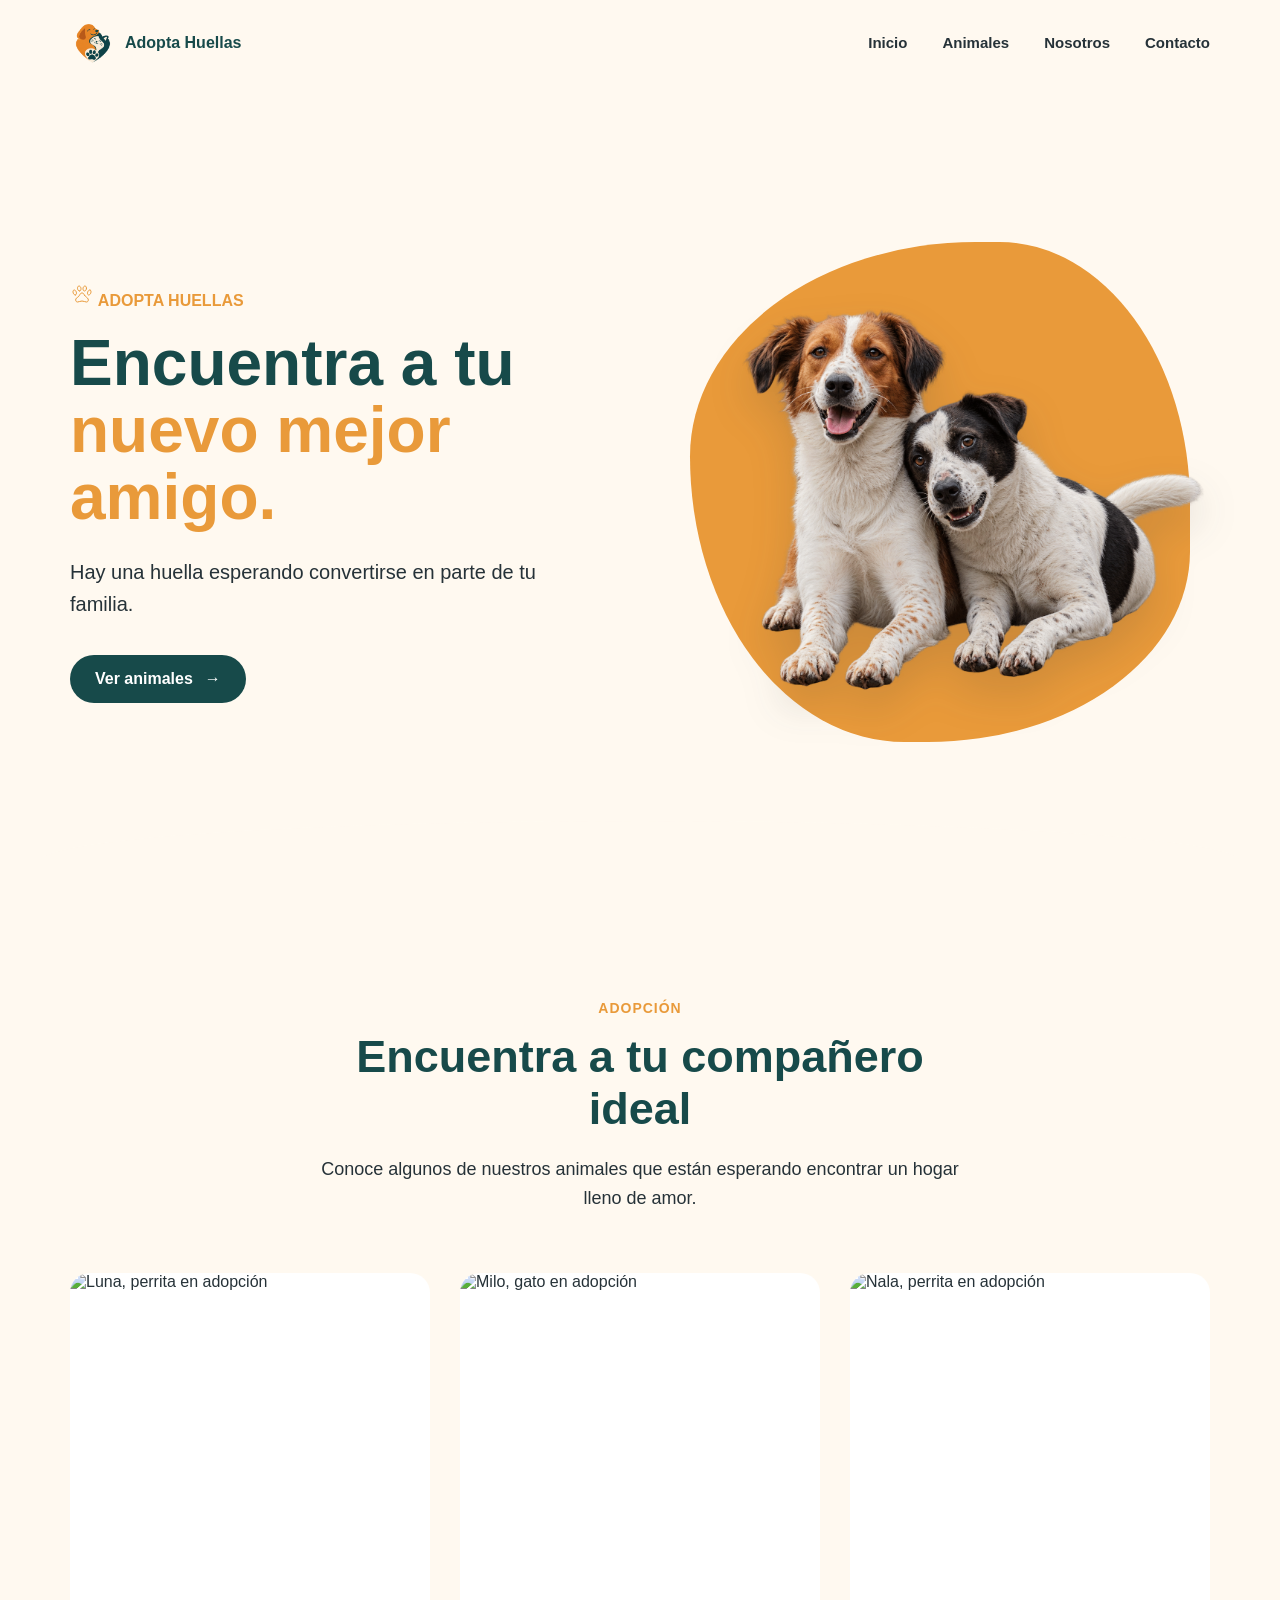
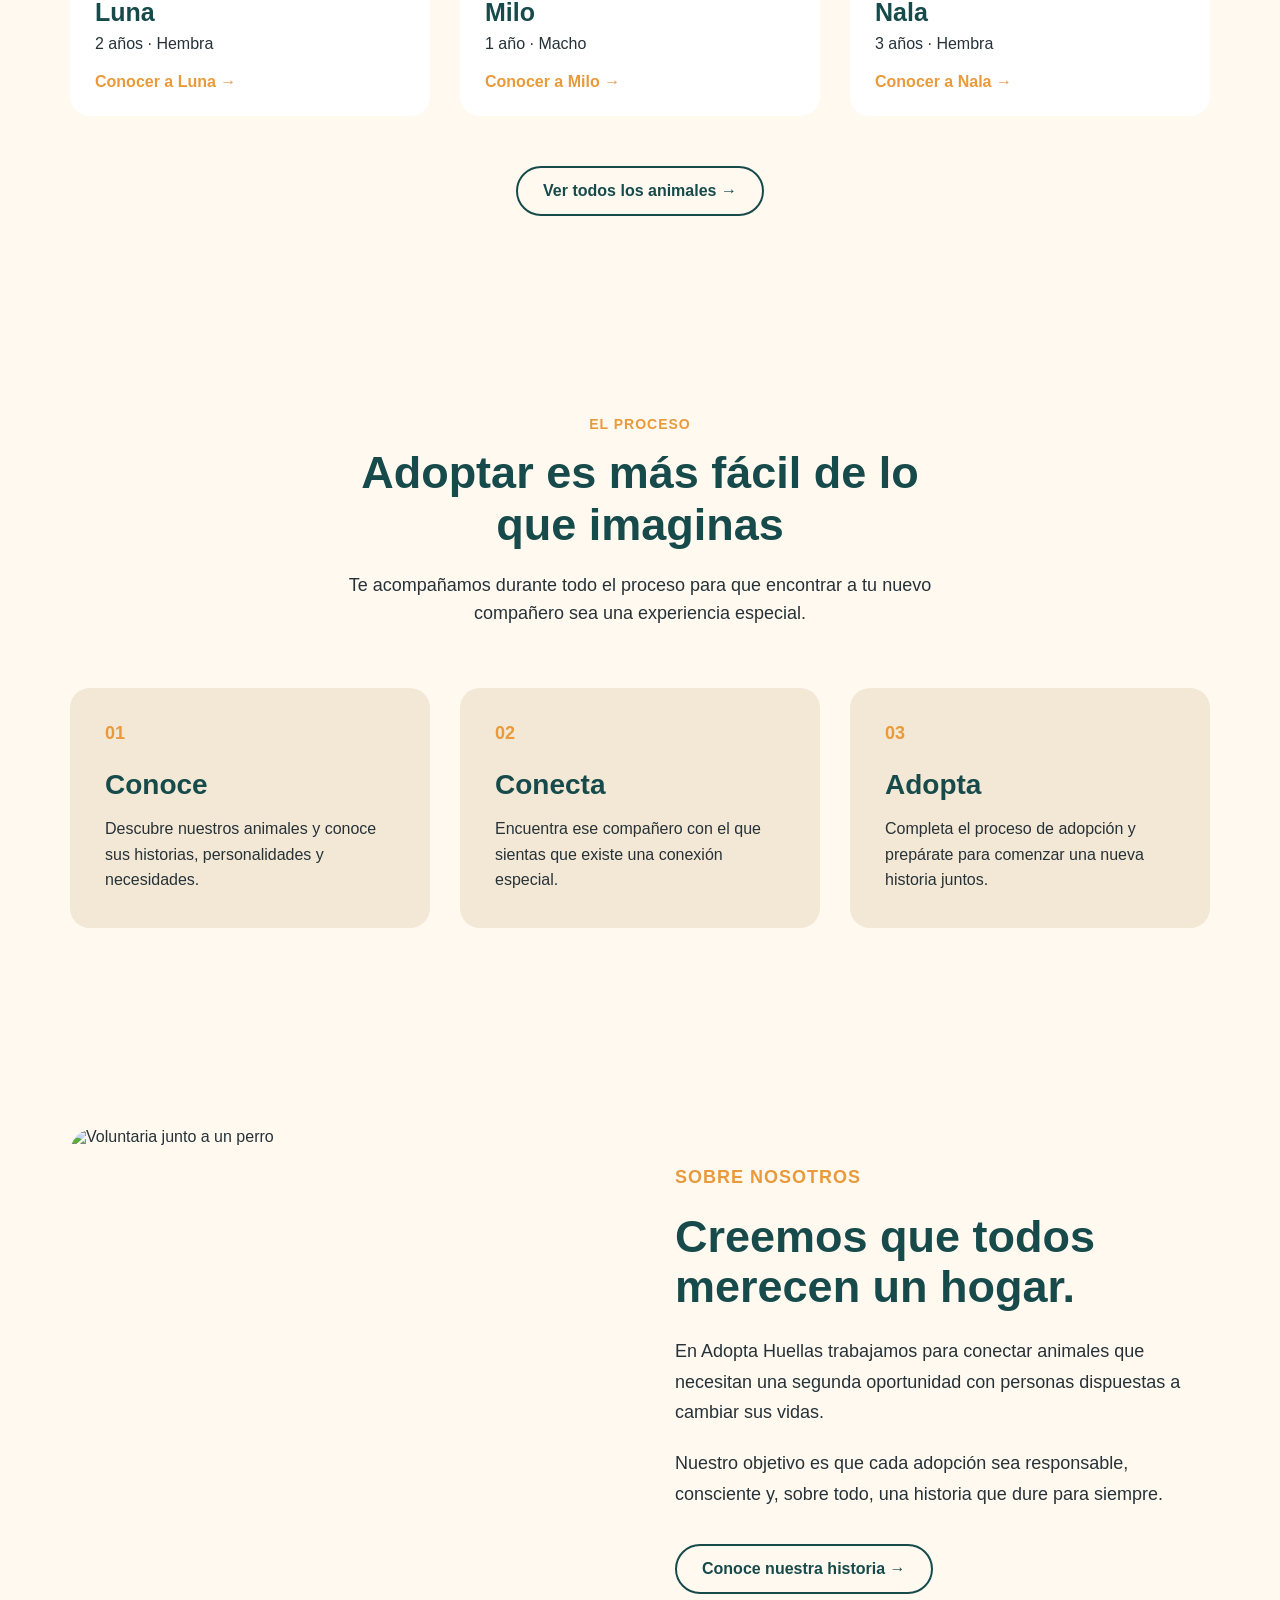
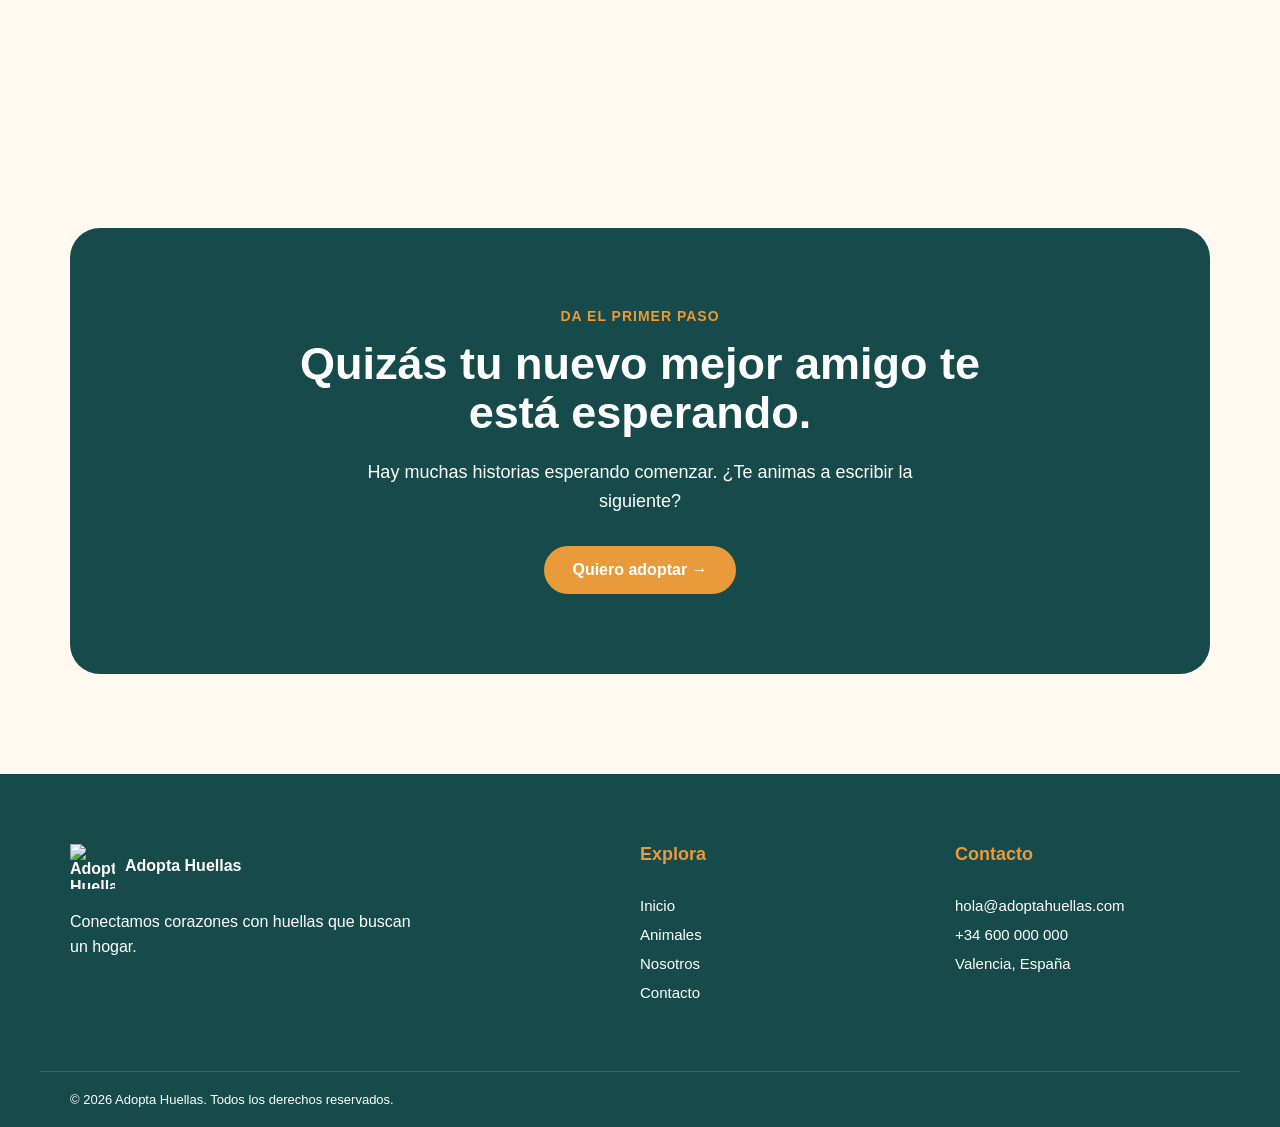
==== index.html @ 9366cedc "mejoras visuales - hero" ====
<!DOCTYPE html>
<html lang="en">

<head>
    <meta charset="UTF-8">
    <meta name="viewport" content="width=device-width, initial-scale=1.0">
    <title>Adopta Huellas</title>
    <link rel="icon" type="image/x-icon" href="assets/icons/favicon.ico">
    <link rel="stylesheet" href="css/style.css">
</head>

<body>

    <header>
        <nav class="navbar">
            <a href="#" class="logo">
                <img src="assets/images/logo.png" alt="Adopta Huellas">
                <span>Adopta Huellas</span>
            </a>

            <div class="nav-links">
                <a href="#inicio">Inicio</a>
                <a href="#animales">Animales</a>
                <a href="#nosotros">Nosotros</a>
                <a href="#contacto">Contacto</a>
            </div>
        </nav>
    </header>


    <main>

        <section id="inicio" class="hero">

            <div class="hero-content">

                <p class="hero-label">
                    <svg xmlns="http://www.w3.org/2000/svg" width="24" height="24" viewBox="0 0 24 24" fill="none" stroke="currentColor" stroke-width="1" stroke-linecap="round" stroke-linejoin="round" class="icon icon-tabler icons-tabler-outline icon-tabler-paw"><path stroke="none" d="M0 0h24v24H0z" fill="none" /><path d="M14.7 13.5c-1.1 -2 -1.441 -2.5 -2.7 -2.5c-1.259 0 -1.736 .755 -2.836 2.747c-.942 1.703 -2.846 1.845 -3.321 3.291c-.097 .265 -.145 .677 -.143 .962c0 1.176 .787 2 1.8 2c1.259 0 3 -1 4.5 -1s3.241 1 4.5 1c1.013 0 1.8 -.823 1.8 -2c0 -.285 -.049 -.697 -.146 -.962c-.475 -1.451 -2.512 -1.835 -3.454 -3.538" /><path d="M20.188 8.082a1.039 1.039 0 0 0 -.406 -.082h-.015c-.735 .012 -1.56 .75 -1.993 1.866c-.519 1.335 -.28 2.7 .538 3.052c.129 .055 .267 .082 .406 .082c.739 0 1.575 -.742 2.011 -1.866c.516 -1.335 .273 -2.7 -.54 -3.052l-.001 0" /><path d="M9.474 9c.055 0 .109 0 .163 -.011c.944 -.128 1.533 -1.346 1.32 -2.722c-.203 -1.297 -1.047 -2.267 -1.932 -2.267c-.055 0 -.109 0 -.163 .011c-.944 .128 -1.533 1.346 -1.32 2.722c.204 1.293 1.048 2.267 1.933 2.267" /><path d="M16.456 6.733c.214 -1.376 -.375 -2.594 -1.32 -2.722a1.164 1.164 0 0 0 -.162 -.011c-.885 0 -1.728 .97 -1.93 2.267c-.214 1.376 .375 2.594 1.32 2.722c.054 .007 .108 .011 .162 .011c.885 0 1.73 -.974 1.93 -2.267" /><path d="M5.69 12.918c.816 -.352 1.054 -1.719 .536 -3.052c-.436 -1.124 -1.271 -1.866 -2.009 -1.866c-.14 0 -.277 .027 -.407 .082c-.816 .352 -1.054 1.719 -.536 3.052c.436 1.124 1.271 1.866 2.009 1.866c.14 0 .277 -.027 .407 -.082" /></svg>
                    
                    ADOPTA HUELLAS
                </p>

                <h1>
                    Encuentra a tu
                    <span>nuevo mejor amigo.</span>
                </h1>

                <p class="hero-description">
                    Hay una huella esperando convertirse
                    en parte de tu familia.
                </p>

                <a href="#animales" class="hero-button">
                    Ver animales
                    <span>→</span>
                </a>

            </div>


            <div class="hero-image">

                <div class="hero-circle"></div>

                <img src="assets/images/img-hero.png" alt="Dos perros buscando un hogar">

            </div>

        </section>

        <section id="animales" class="animals">

            <div class="section-header">

                <p class="section-label">ADOPCIÓN</p>

                <h2>Encuentra a tu compañero ideal</h2>

                <p>
                    Conoce algunos de nuestros animales que están
                    esperando encontrar un hogar lleno de amor.
                </p>

            </div>


            <div class="animals-grid">

                <article class="animal-card">

                    <div class="animal-image">
                        <img src="assets/images/luna.jpg" alt="Luna, perrita en adopción">
                    </div>

                    <div class="animal-info">

                        <h3>Luna</h3>

                        <p>2 años · Hembra</p>

                        <a href="#">Conocer a Luna →</a>

                    </div>

                </article>


                <article class="animal-card">

                    <div class="animal-image">
                        <img src="assets/images/milo.jpg" alt="Milo, gato en adopción">
                    </div>

                    <div class="animal-info">

                        <h3>Milo</h3>

                        <p>1 año · Macho</p>

                        <a href="#">Conocer a Milo →</a>

                    </div>

                </article>


                <article class="animal-card">

                    <div class="animal-image">
                        <img src="assets/images/nala.jpg" alt="Nala, perrita en adopción">
                    </div>

                    <div class="animal-info">

                        <h3>Nala</h3>

                        <p>3 años · Hembra</p>

                        <a href="#">Conocer a Nala →</a>

                    </div>

                </article>

            </div>


            <div class="animals-button">

                <a href="#">
                    Ver todos los animales →
                </a>

            </div>

        </section>

        <section id="como-funciona" class="how-it-works">

            <div class="section-header">

                <p class="section-label">EL PROCESO</p>

                <h2>Adoptar es más fácil de lo que imaginas</h2>

                <p>
                    Te acompañamos durante todo el proceso para que
                    encontrar a tu nuevo compañero sea una experiencia especial.
                </p>

            </div>

            <div class="steps">

                <article class="step">

                    <div class="step-number">01</div>

                    <h3>Conoce</h3>

                    <p>
                        Descubre nuestros animales y conoce sus historias,
                        personalidades y necesidades.
                    </p>

                </article>

                <article class="step">

                    <div class="step-number">02</div>

                    <h3>Conecta</h3>

                    <p>
                        Encuentra ese compañero con el que sientas
                        que existe una conexión especial.
                    </p>

                </article>

                <article class="step">

                    <div class="step-number">03</div>

                    <h3>Adopta</h3>

                    <p>
                        Completa el proceso de adopción y prepárate
                        para comenzar una nueva historia juntos.
                    </p>

                </article>

            </div>

        </section>

        <section id="nosotros" class="about">

            <div class="about-image">
                <img src="assets/images/about.jpg" alt="Voluntaria junto a un perro">
            </div>

            <div class="about-content">

                <p class="section-label">SOBRE NOSOTROS</p>

                <h2>Creemos que todos merecen un hogar.</h2>

                <p>
                    En Adopta Huellas trabajamos para conectar animales
                    que necesitan una segunda oportunidad con personas
                    dispuestas a cambiar sus vidas.
                </p>

                <p>
                    Nuestro objetivo es que cada adopción sea responsable,
                    consciente y, sobre todo, una historia que dure para siempre.
                </p>

                <a href="#contacto" class="about-button">
                    Conoce nuestra historia →
                </a>

            </div>

        </section>

        <section id="contacto" class="cta">

            <div class="cta-content">

                <p class="section-label">DA EL PRIMER PASO</p>

                <h2>Quizás tu nuevo mejor amigo te está esperando.</h2>

                <p>
                    Hay muchas historias esperando comenzar.
                    ¿Te animas a escribir la siguiente?
                </p>

                <a href="#" class="cta-button">
                    Quiero adoptar →
                </a>

            </div>

        </section>

    </main>

    <footer class="footer">

        <div class="footer-content">

            <div class="footer-brand">

                <a href="#" class="logo">
                    <img src="assets/logo.png" alt="Adopta Huellas">
                    <span>Adopta Huellas</span>
                </a>

                <p>
                    Conectamos corazones con huellas que buscan
                    un hogar.
                </p>

            </div>

            <div class="footer-links">

                <h3>Explora</h3>

                <a href="#inicio">Inicio</a>
                <a href="#animales">Animales</a>
                <a href="#nosotros">Nosotros</a>
                <a href="#contacto">Contacto</a>

            </div>

            <div class="footer-contact">

                <h3>Contacto</h3>

                <p>hola@adoptahuellas.com</p>
                <p>+34 600 000 000</p>
                <p>Valencia, España</p>

            </div>

        </div>

        <div class="footer-bottom">

            <p>
                © 2026 Adopta Huellas. Todos los derechos reservados.
            </p>

        </div>

    </footer>

</body>

</html>
---- css/style.css ----
:root {
  --primary: #174A4A;
  --secondary: #E99A3A;
  --background: #FFF9F0;
  --background-alt: #F3E8D5;
  --text: #263238;
  --white: #FFFFFF;
}

* {
    margin: 0;
    padding: 0;
    box-sizing: border-box;
}

html {
    scroll-behavior: smooth;
}

body {
    font-family: Arial, sans-serif;
    background-color: var(--background);
    color: var(--text);
}

img {
    max-width: 100%;
    display: block;
}

a {
    text-decoration: none;
    color: inherit;
}

.navbar {
    max-width: 1200px;
    margin: 0 auto;
    padding: 20px 30px;

    display: flex;
    align-items: center;
    justify-content: space-between;
}

.logo {
    display: flex;
    align-items: center;
    gap: 10px;

    color: var(--primary);
    font-weight: 700;
}

.logo img {
    width: 45px;
    height: 45px;
}

.nav-links {
    display: flex;
    gap: 35px;
}

.nav-links a {
    font-size: 15px;
    font-weight: 600;

    transition: color 0.3s ease;
}

.nav-links a:hover {
    color: var(--secondary);
}


/* =========================
   HERO
========================= */
.hero {
    position: relative;
}

.hero::after {
    content: "";
    position: absolute;
    bottom: -1px;
    left: 0;
    width: 100%;
    height: 80px;
    background-color: var(--background);
    border-radius: 50% 50% 0 0;
}

.hero {
    max-width: 1200px;
    min-height: calc(100vh - 85px);

    margin: 0 auto;
    padding: 60px 30px;

    display: grid;
    grid-template-columns: 1fr 1fr;
    align-items: center;
    gap: 60px;
}

.hero-label {
    margin-bottom: 20px;

    color: var(--secondary);
    font-weight: 700;
}

.hero h1 {
    margin-bottom: 25px;

    color: var(--primary);
    font-size: 64px;
    line-height: 1.05;
}

.hero h1 span {
    display: block;
    color: var(--secondary);
}

.hero-description {
    max-width: 500px;
    margin-bottom: 35px;

    font-size: 20px;
    line-height: 1.6;
}

.hero-button {
    display: inline-flex;
    align-items: center;
    gap: 12px;

    padding: 15px 25px;

    background-color: var(--primary);
    color: var(--white);

    border-radius: 50px;

    font-weight: 700;

    transition: 
        background-color 0.3s ease,
        transform 0.3s ease;
}

.hero-button:hover {
    background-color: #123D3D;
    transform: translateY(-3px);
}


/* =========================
   HERO IMAGE
========================= */

.hero-image {
    position: relative;

    display: flex;
    justify-content: center;
    align-items: center;
}

.hero-circle {
    position: absolute;
    width: 500px;
    height: 500px;
    background-color: var(--secondary);
    border-radius: 60% 40% 55% 45% / 45% 55% 40% 60%;
    z-index: 0;
}

.hero-image img {
    position: relative;
    z-index: 1;
    width: 600px;
    filter: drop-shadow(0 20px 20px rgba(38, 50, 56, 0.15));
}

/* =========================
   ANIMALS
========================= */

.animals {
    max-width: 1200px;
    margin: 0 auto;
    padding: 100px 30px;
}

.section-header {
    max-width: 650px;
    margin: 0 auto 60px;

    text-align: center;
}

.section-label {
    margin-bottom: 15px;

    color: var(--secondary);
    font-size: 14px;
    font-weight: 700;
    letter-spacing: 1px;
}

.section-header h2 {
    margin-bottom: 20px;

    color: var(--primary);
    font-size: 45px;
}

.section-header > p:last-child {
    font-size: 18px;
    line-height: 1.6;
}


/* TARJETAS */

.animals-grid {
    display: grid;
    grid-template-columns: repeat(3, 1fr);
    gap: 30px;
}

.animal-card {
    background-color: var(--white);

    overflow: hidden;

    border-radius: 20px;
}

.animal-image {
    height: 300px;
    overflow: hidden;
}

.animal-image img {
    width: 100%;
    height: 100%;

    object-fit: cover;
}

.animal-info {
    padding: 25px;
}

.animal-info h3 {
    margin-bottom: 8px;

    color: var(--primary);
    font-size: 25px;
}

.animal-info p {
    margin-bottom: 20px;

    color: var(--text);
}

.animal-info a {
    color: var(--secondary);
    font-weight: 700;
}

.animals-button {
    margin-top: 50px;

    text-align: center;
}

.animals-button a {
    display: inline-block;

    padding: 14px 25px;

    border: 2px solid var(--primary);
    border-radius: 50px;

    color: var(--primary);
    font-weight: 700;
}

/* HOW IT WORKS */

.how-it-works {
    max-width: 1200px;
    margin: 0 auto;
    padding: 100px 30px;
}

.steps {
    display: grid;
    grid-template-columns: repeat(3, 1fr);
    gap: 30px;
}

.step {
    padding: 35px;
    background-color: var(--background-alt);
    border-radius: 20px;
}

.step-number {
    margin-bottom: 25px;
    color: var(--secondary);
    font-size: 18px;
    font-weight: 700;
}

.step h3 {
    margin-bottom: 15px;
    color: var(--primary);
    font-size: 28px;
}

.step p {
    font-size: 16px;
    line-height: 1.6;
}

/* ABOUT */

.about {
    max-width: 1200px;
    margin: 0 auto;
    padding: 100px 30px;
    display: grid;
    grid-template-columns: 1fr 1fr;
    align-items: center;
    gap: 70px;
}

.about-image {
    height: 500px;
    overflow: hidden;
    border-radius: 25px;
}

.about-image img {
    width: 100%;
    height: 100%;
    object-fit: cover;
}

.about-content {
    max-width: 520px;
}

.about-content h2 {
    margin-bottom: 25px;
    color: var(--primary);
    font-size: 45px;
    line-height: 1.1;
}

.about-content p {
    margin-bottom: 20px;
    font-size: 18px;
    line-height: 1.7;
}

.about-button {
    display: inline-block;
    margin-top: 15px;
    padding: 14px 25px;
    border: 2px solid var(--primary);
    border-radius: 50px;
    color: var(--primary);
    font-weight: 700;
}

/* CTA */

.cta {
    max-width: 1200px;
    margin: 0 auto;
    padding: 100px 30px;
}

.cta-content {
    padding: 80px 100px;
    background-color: var(--primary);
    border-radius: 30px;
    text-align: center;
}

.cta .section-label {
    color: var(--secondary);
}

.cta h2 {
    max-width: 700px;
    margin: 0 auto 20px;
    color: var(--white);
    font-size: 45px;
    line-height: 1.1;
}

.cta p:not(.section-label) {
    max-width: 600px;
    margin: 0 auto 30px;
    color: var(--white);
    font-size: 18px;
    line-height: 1.6;
}

.cta-button {
    display: inline-block;
    padding: 15px 28px;
    background-color: var(--secondary);
    color: var(--white);
    border-radius: 50px;
    font-weight: 700;
}

/* FOOTER */

.footer {
    background-color: var(--primary);
    color: var(--white);
}

.footer-content {
    max-width: 1200px;
    margin: 0 auto;
    padding: 70px 30px;
    display: grid;
    grid-template-columns: 2fr 1fr 1fr;
    gap: 60px;
}

.footer .logo {
    color: var(--white);
    margin-bottom: 20px;
}

.footer .logo img {
    width: 45px;
    height: 45px;
}

.footer-brand p {
    max-width: 350px;
    color: var(--white);
    line-height: 1.6;
}

.footer h3 {
    margin-bottom: 20px;
    color: var(--secondary);
    font-size: 18px;
}

.footer-links,
.footer-contact {
    display: flex;
    flex-direction: column;
    gap: 12px;
}

.footer-links a,
.footer-contact p {
    color: var(--white);
    font-size: 15px;
}

.footer-links a:hover {
    color: var(--secondary);
}

.footer-bottom {
    max-width: 1200px;
    margin: 0 auto;
    padding: 20px 30px;
    border-top: 1px solid rgba(255, 255, 255, 0.15);
}

.footer-bottom p {
    color: var(--white);
    font-size: 13px;
}

.paw-icon {
    width: 18px;
    height: 18px;
    color: var(--secondary);
}

.decorative-paw {
    position: absolute;
    color: var(--secondary);
    opacity: 0.35;
}

.paw-1 {
    top: 80px;
    left: 40px;
    transform: rotate(-20deg);
}

.paw-2 {
    top: 180px;
    right: 30px;
    transform: rotate(25deg);
}

.paw-3 {
    bottom: 100px;
    left: 80px;
    transform: rotate(10deg);
}

.paw-4 {
    bottom: 50px;
    right: 100px;
    transform: rotate(-15deg);
}
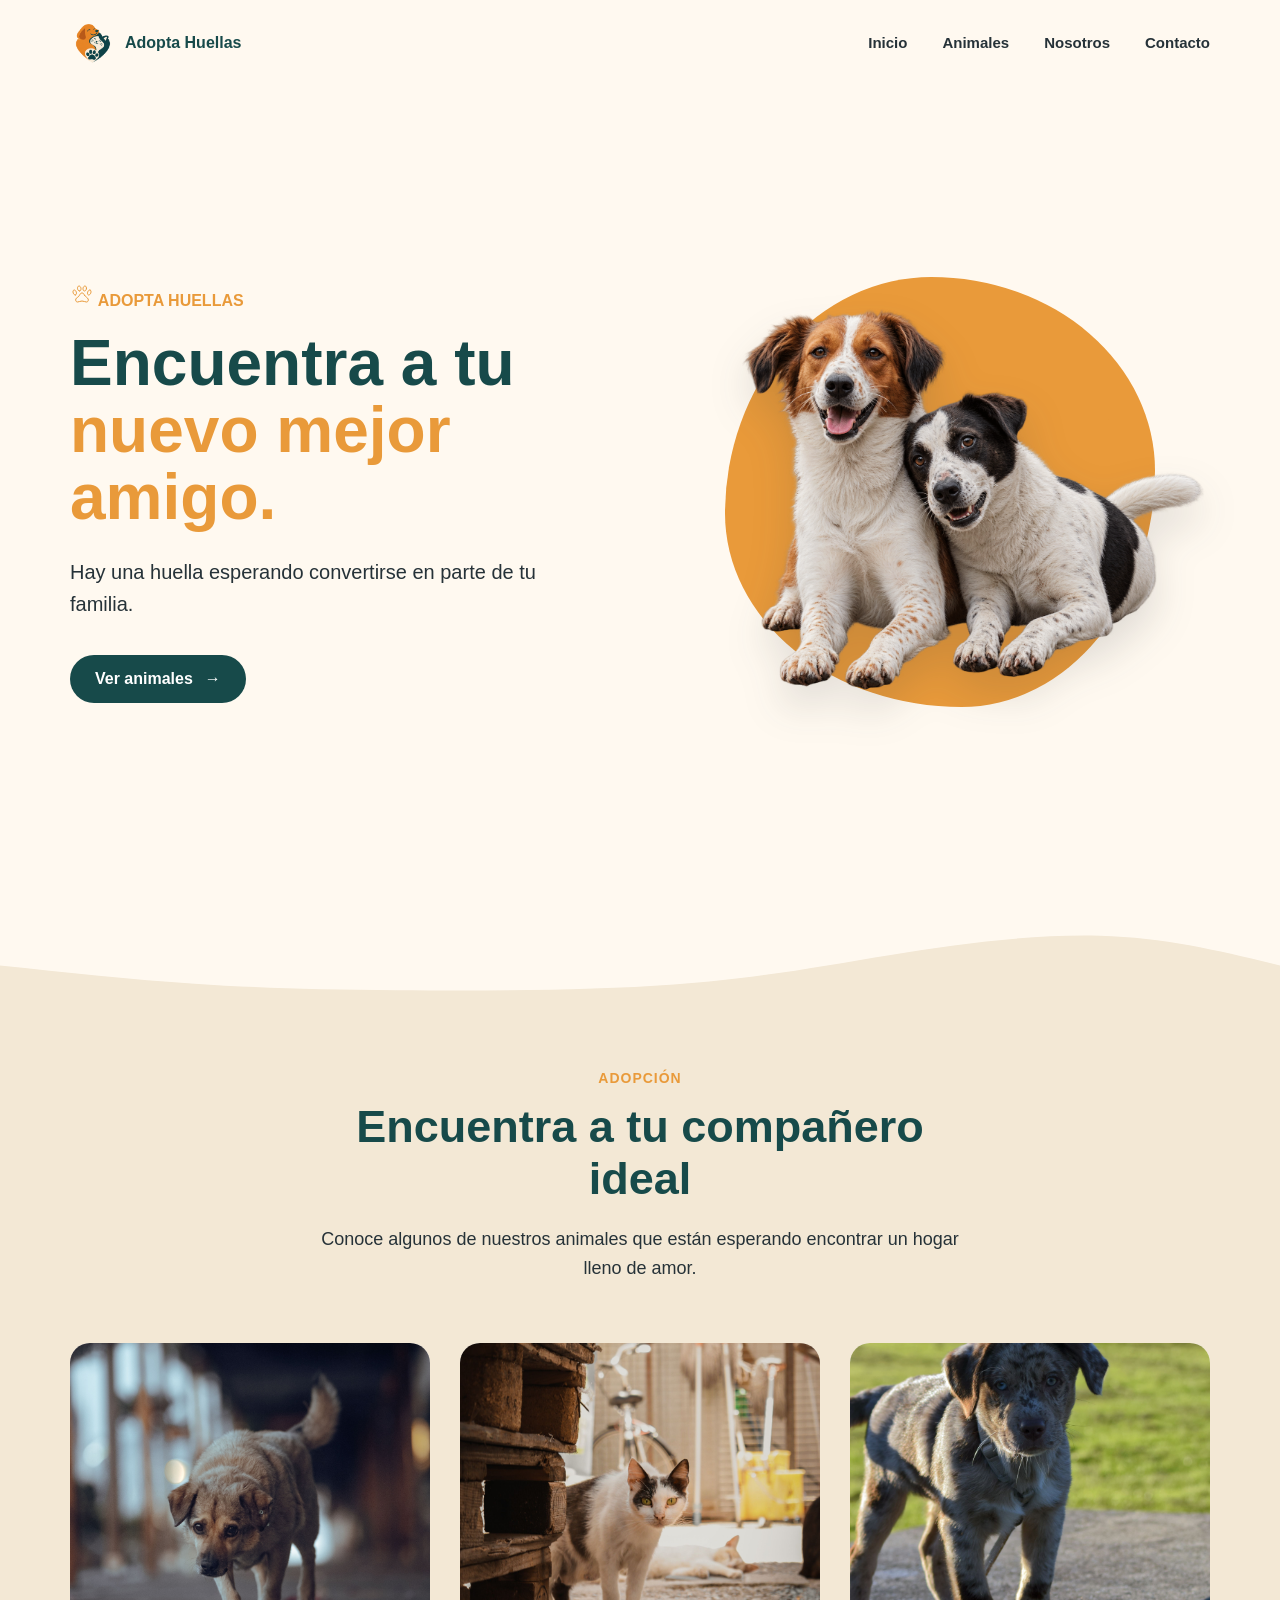
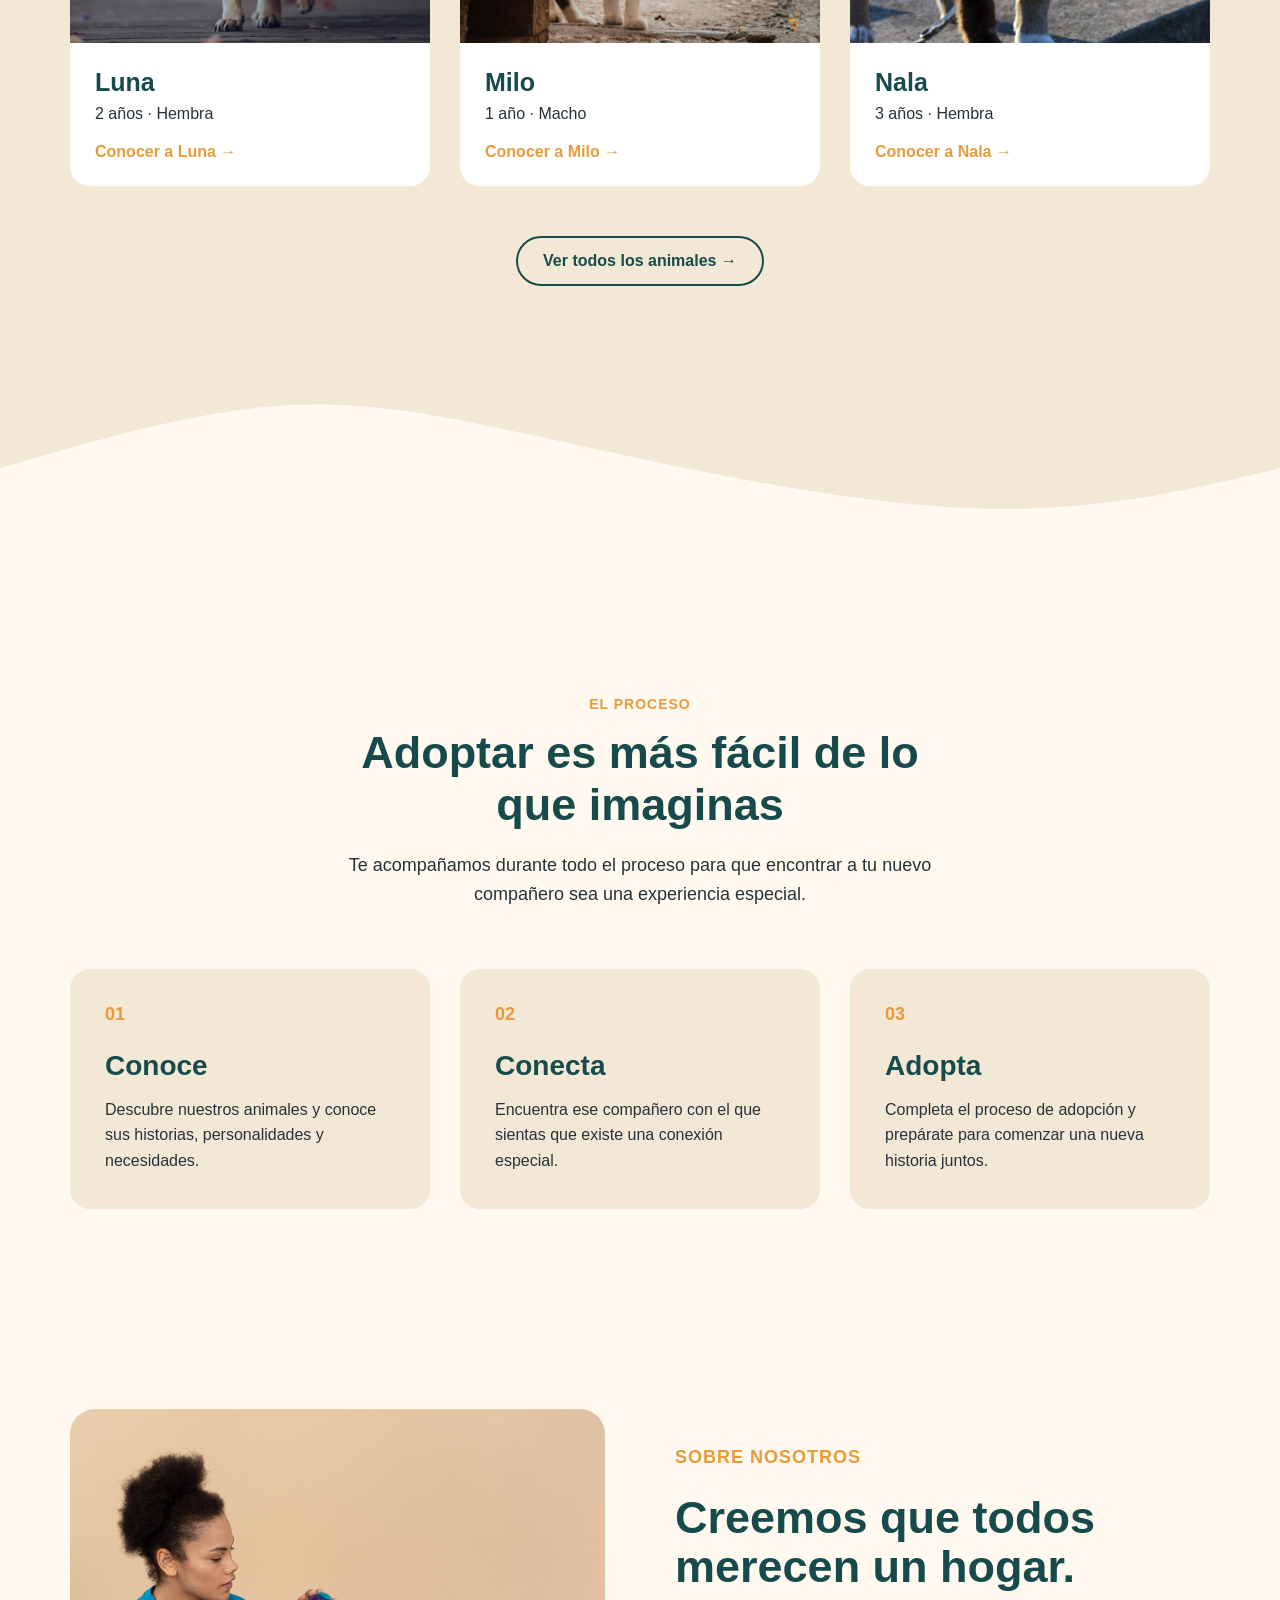
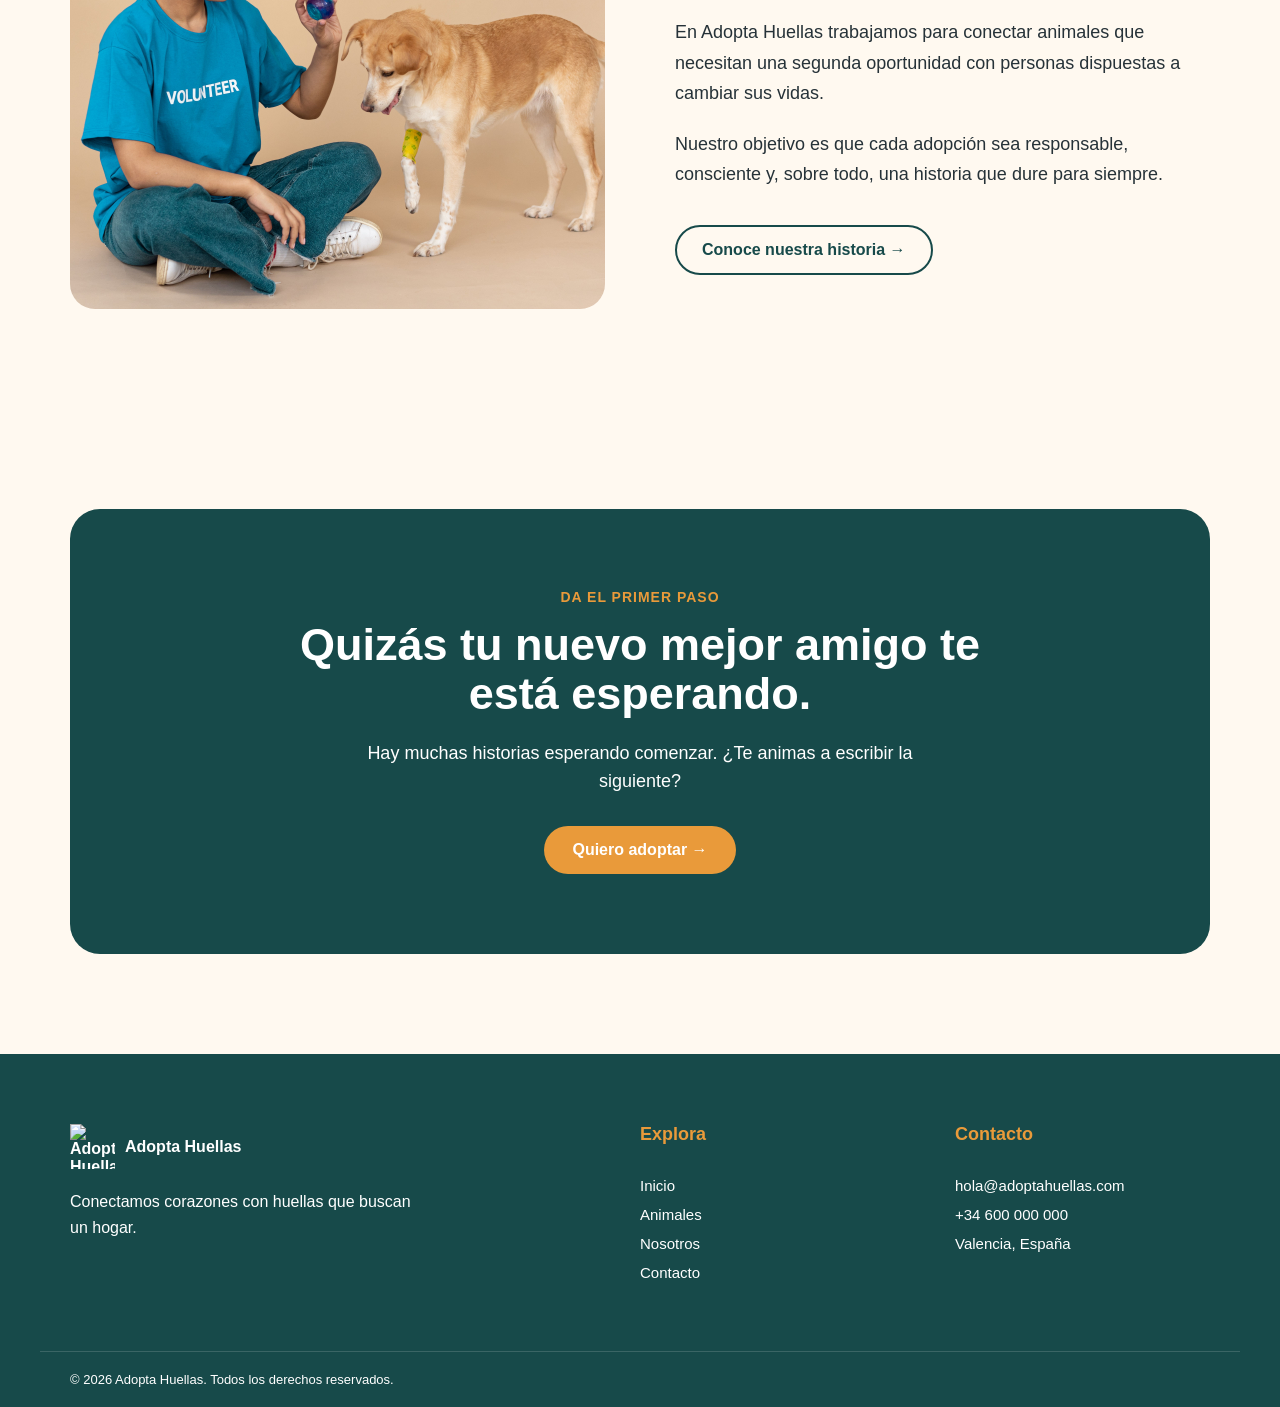
==== commit e872259d: "nuevas img + waves" ====
--- a/index.html
+++ b/index.html
@@ -35,8 +35,22 @@
             <div class="hero-content">
 
                 <p class="hero-label">
-                    <svg xmlns="http://www.w3.org/2000/svg" width="24" height="24" viewBox="0 0 24 24" fill="none" stroke="currentColor" stroke-width="1" stroke-linecap="round" stroke-linejoin="round" class="icon icon-tabler icons-tabler-outline icon-tabler-paw"><path stroke="none" d="M0 0h24v24H0z" fill="none" /><path d="M14.7 13.5c-1.1 -2 -1.441 -2.5 -2.7 -2.5c-1.259 0 -1.736 .755 -2.836 2.747c-.942 1.703 -2.846 1.845 -3.321 3.291c-.097 .265 -.145 .677 -.143 .962c0 1.176 .787 2 1.8 2c1.259 0 3 -1 4.5 -1s3.241 1 4.5 1c1.013 0 1.8 -.823 1.8 -2c0 -.285 -.049 -.697 -.146 -.962c-.475 -1.451 -2.512 -1.835 -3.454 -3.538" /><path d="M20.188 8.082a1.039 1.039 0 0 0 -.406 -.082h-.015c-.735 .012 -1.56 .75 -1.993 1.866c-.519 1.335 -.28 2.7 .538 3.052c.129 .055 .267 .082 .406 .082c.739 0 1.575 -.742 2.011 -1.866c.516 -1.335 .273 -2.7 -.54 -3.052l-.001 0" /><path d="M9.474 9c.055 0 .109 0 .163 -.011c.944 -.128 1.533 -1.346 1.32 -2.722c-.203 -1.297 -1.047 -2.267 -1.932 -2.267c-.055 0 -.109 0 -.163 .011c-.944 .128 -1.533 1.346 -1.32 2.722c.204 1.293 1.048 2.267 1.933 2.267" /><path d="M16.456 6.733c.214 -1.376 -.375 -2.594 -1.32 -2.722a1.164 1.164 0 0 0 -.162 -.011c-.885 0 -1.728 .97 -1.93 2.267c-.214 1.376 .375 2.594 1.32 2.722c.054 .007 .108 .011 .162 .011c.885 0 1.73 -.974 1.93 -2.267" /><path d="M5.69 12.918c.816 -.352 1.054 -1.719 .536 -3.052c-.436 -1.124 -1.271 -1.866 -2.009 -1.866c-.14 0 -.277 .027 -.407 .082c-.816 .352 -1.054 1.719 -.536 3.052c.436 1.124 1.271 1.866 2.009 1.866c.14 0 .277 -.027 .407 -.082" /></svg>
-                    
+                    <svg xmlns="http://www.w3.org/2000/svg" width="24" height="24" viewBox="0 0 24 24" fill="none"
+                        stroke="currentColor" stroke-width="1" stroke-linecap="round" stroke-linejoin="round"
+                        class="icon icon-tabler icons-tabler-outline icon-tabler-paw">
+                        <path stroke="none" d="M0 0h24v24H0z" fill="none" />
+                        <path
+                            d="M14.7 13.5c-1.1 -2 -1.441 -2.5 -2.7 -2.5c-1.259 0 -1.736 .755 -2.836 2.747c-.942 1.703 -2.846 1.845 -3.321 3.291c-.097 .265 -.145 .677 -.143 .962c0 1.176 .787 2 1.8 2c1.259 0 3 -1 4.5 -1s3.241 1 4.5 1c1.013 0 1.8 -.823 1.8 -2c0 -.285 -.049 -.697 -.146 -.962c-.475 -1.451 -2.512 -1.835 -3.454 -3.538" />
+                        <path
+                            d="M20.188 8.082a1.039 1.039 0 0 0 -.406 -.082h-.015c-.735 .012 -1.56 .75 -1.993 1.866c-.519 1.335 -.28 2.7 .538 3.052c.129 .055 .267 .082 .406 .082c.739 0 1.575 -.742 2.011 -1.866c.516 -1.335 .273 -2.7 -.54 -3.052l-.001 0" />
+                        <path
+                            d="M9.474 9c.055 0 .109 0 .163 -.011c.944 -.128 1.533 -1.346 1.32 -2.722c-.203 -1.297 -1.047 -2.267 -1.932 -2.267c-.055 0 -.109 0 -.163 .011c-.944 .128 -1.533 1.346 -1.32 2.722c.204 1.293 1.048 2.267 1.933 2.267" />
+                        <path
+                            d="M16.456 6.733c.214 -1.376 -.375 -2.594 -1.32 -2.722a1.164 1.164 0 0 0 -.162 -.011c-.885 0 -1.728 .97 -1.93 2.267c-.214 1.376 .375 2.594 1.32 2.722c.054 .007 .108 .011 .162 .011c.885 0 1.73 -.974 1.93 -2.267" />
+                        <path
+                            d="M5.69 12.918c.816 -.352 1.054 -1.719 .536 -3.052c-.436 -1.124 -1.271 -1.866 -2.009 -1.866c-.14 0 -.277 .027 -.407 .082c-.816 .352 -1.054 1.719 -.536 3.052c.436 1.124 1.271 1.866 2.009 1.866c.14 0 .277 -.027 .407 -.082" />
+                    </svg>
+
                     ADOPTA HUELLAS
                 </p>
 
@@ -70,6 +84,17 @@
 
         <section id="animales" class="animals">
 
+            <div class="animals-wave">
+
+                <svg width="100%" height="100%" viewBox="0 0 1440 390" xmlns="http://www.w3.org/2000/svg"
+                    preserveAspectRatio="none">
+                    <path
+                        d="M 0,400 L 0,150 C 74.46923076923076,166.08717948717947 148.93846153846152,182.17435897435897 219,192 C 289.0615384615385,201.82564102564103 354.71538461538466,205.38974358974357 448,207 C 541.2846153846153,208.61025641025643 662.1999999999998,208.26666666666665 758,194 C 853.8000000000002,179.73333333333335 924.4846153846154,151.54358974358973 1002,126 C 1079.5153846153846,100.45641025641025 1163.8615384615384,77.55897435897435 1238,82 C 1312.1384615384616,86.44102564102565 1376.0692307692307,118.22051282051282 1440,150 L 1440,400 L 0,400 Z"
+                        fill="#F3E8D5" />
+                </svg>
+
+            </div>
+
             <div class="section-header">
 
                 <p class="section-label">ADOPCIÓN</p>
@@ -89,7 +114,7 @@
                 <article class="animal-card">
 
                     <div class="animal-image">
-                        <img src="assets/images/luna.jpg" alt="Luna, perrita en adopción">
+                        <img src="assets/images/animal-1.jpg" alt="Luna, perrita en adopción">
                     </div>
 
                     <div class="animal-info">
@@ -108,7 +133,7 @@
                 <article class="animal-card">
 
                     <div class="animal-image">
-                        <img src="assets/images/milo.jpg" alt="Milo, gato en adopción">
+                        <img src="assets/images/animal-2.jpg" alt="Milo, gato en adopción">
                     </div>
 
                     <div class="animal-info">
@@ -127,7 +152,7 @@
                 <article class="animal-card">
 
                     <div class="animal-image">
-                        <img src="assets/images/nala.jpg" alt="Nala, perrita en adopción">
+                        <img src="assets/images/animal-3.jpg" alt="Nala, perrita en adopción">
                     </div>
 
                     <div class="animal-info">
@@ -153,7 +178,20 @@
 
             </div>
 
-        </section>
+
+        </section>
+
+        <div class="animals-transition" style="margin-top: -140px;">
+            <svg width="100%" height="100%" id="svg" viewBox="0 0 1440 390" xmlns="http://www.w3.org/2000/svg"
+                class="transition duration-300 ease-in-out delay-150">
+                <path
+                    d="M 0,400 L 0,150 C 104.82142857142858,124.85714285714286 209.64285714285717,99.71428571428571 347,105 C 484.35714285714283,110.28571428571429 654.2499999999999,146 786,175 C 917.7500000000001,204 1011.3571428571429,226.2857142857143 1114,221 C 1216.642857142857,215.7142857142857 1328.3214285714284,182.85714285714283 1440,150 L 1440,400 L 0,400 Z"
+                    stroke="none" stroke-width="0" fill="#f3e8d5" fill-opacity="1"
+                    class="transition-all duration-300 ease-in-out delay-150 path-0" transform="rotate(-180 720 200)">
+                </path>
+            </svg>
+        </div>
+
 
         <section id="como-funciona" class="how-it-works">
 
@@ -218,7 +256,7 @@
         <section id="nosotros" class="about">
 
             <div class="about-image">
-                <img src="assets/images/about.jpg" alt="Voluntaria junto a un perro">
+                <img src="assets/images/volunt.jpg" alt="Voluntaria junto a un perro">
             </div>
 
             <div class="about-content">
--- a/css/style.css
+++ b/css/style.css
@@ -1,10 +1,10 @@
 :root {
-  --primary: #174A4A;
-  --secondary: #E99A3A;
-  --background: #FFF9F0;
-  --background-alt: #F3E8D5;
-  --text: #263238;
-  --white: #FFFFFF;
+    --primary: #174A4A;
+    --secondary: #E99A3A;
+    --background: #FFF9F0;
+    --background-alt: #F3E8D5;
+    --text: #263238;
+    --white: #FFFFFF;
 }
 
 * {
@@ -81,24 +81,12 @@
     position: relative;
 }
 
-.hero::after {
-    content: "";
-    position: absolute;
-    bottom: -1px;
-    left: 0;
-    width: 100%;
-    height: 80px;
-    background-color: var(--background);
-    border-radius: 50% 50% 0 0;
-}
-
 .hero {
-    max-width: 1200px;
+    position: relative;
     min-height: calc(100vh - 85px);
-
+    max-width: 1200px;
     margin: 0 auto;
     padding: 60px 30px;
-
     display: grid;
     grid-template-columns: 1fr 1fr;
     align-items: center;
@@ -147,7 +135,7 @@
 
     font-weight: 700;
 
-    transition: 
+    transition:
         background-color 0.3s ease,
         transform 0.3s ease;
 }
@@ -172,10 +160,10 @@
 
 .hero-circle {
     position: absolute;
-    width: 500px;
-    height: 500px;
+    width: 430px;
+    height: 430px;
     background-color: var(--secondary);
-    border-radius: 60% 40% 55% 45% / 45% 55% 40% 60%;
+    border-radius: 48% 52% 45% 55% / 55% 45% 55% 45%;
     z-index: 0;
 }
 
@@ -191,9 +179,47 @@
 ========================= */
 
 .animals {
-    max-width: 1200px;
-    margin: 0 auto;
-    padding: 100px 30px;
+    position: relative;
+    max-width: 1200px;
+    margin: 0 auto;
+    padding: 170px 30px 100px;
+    z-index: 1;
+}
+
+/* Fondo beige de la sección */
+
+.animals::before {
+    content: "";
+    position: absolute;
+    top: 150px;
+    bottom: 0;
+    left: 50%;
+    width: 100vw;
+    transform: translateX(-50%);
+
+    background-color: var(--background-alt);
+
+    z-index: -2;
+}
+
+/* Wave */
+
+.animals-wave {
+    position: absolute;
+    top: 0;
+    left: 50%;
+    width: 100vw;
+    height: 170px;
+    transform: translateX(-50%);
+
+    z-index: -1;
+    pointer-events: none;
+}
+
+.animals-wave svg {
+    display: block;
+    width: 100%;
+    height: 100%;
 }
 
 .section-header {
@@ -219,7 +245,7 @@
     font-size: 45px;
 }
 
-.section-header > p:last-child {
+.section-header>p:last-child {
     font-size: 18px;
     line-height: 1.6;
 }
@@ -527,4 +553,10 @@
     bottom: 50px;
     right: 100px;
     transform: rotate(-15deg);
-}+}
+
+html,
+body {
+    overflow-x: hidden;
+}
+
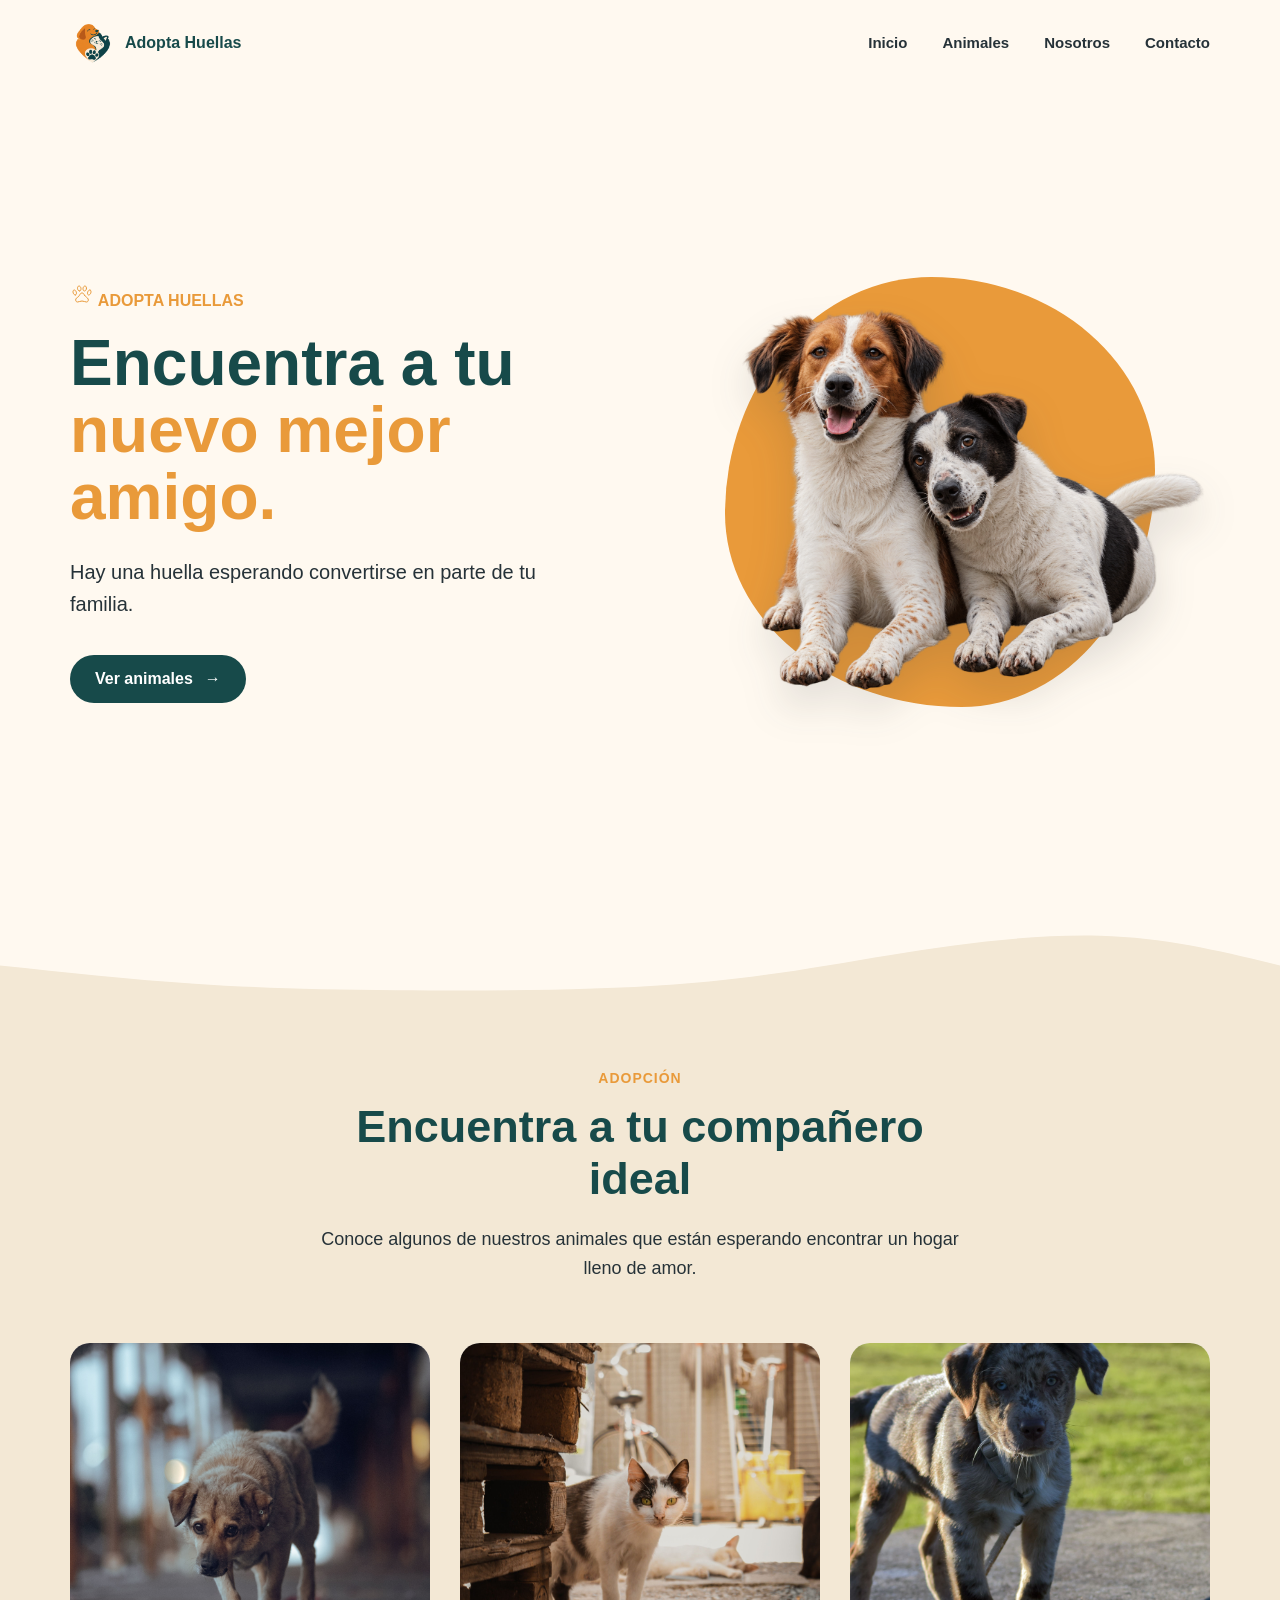
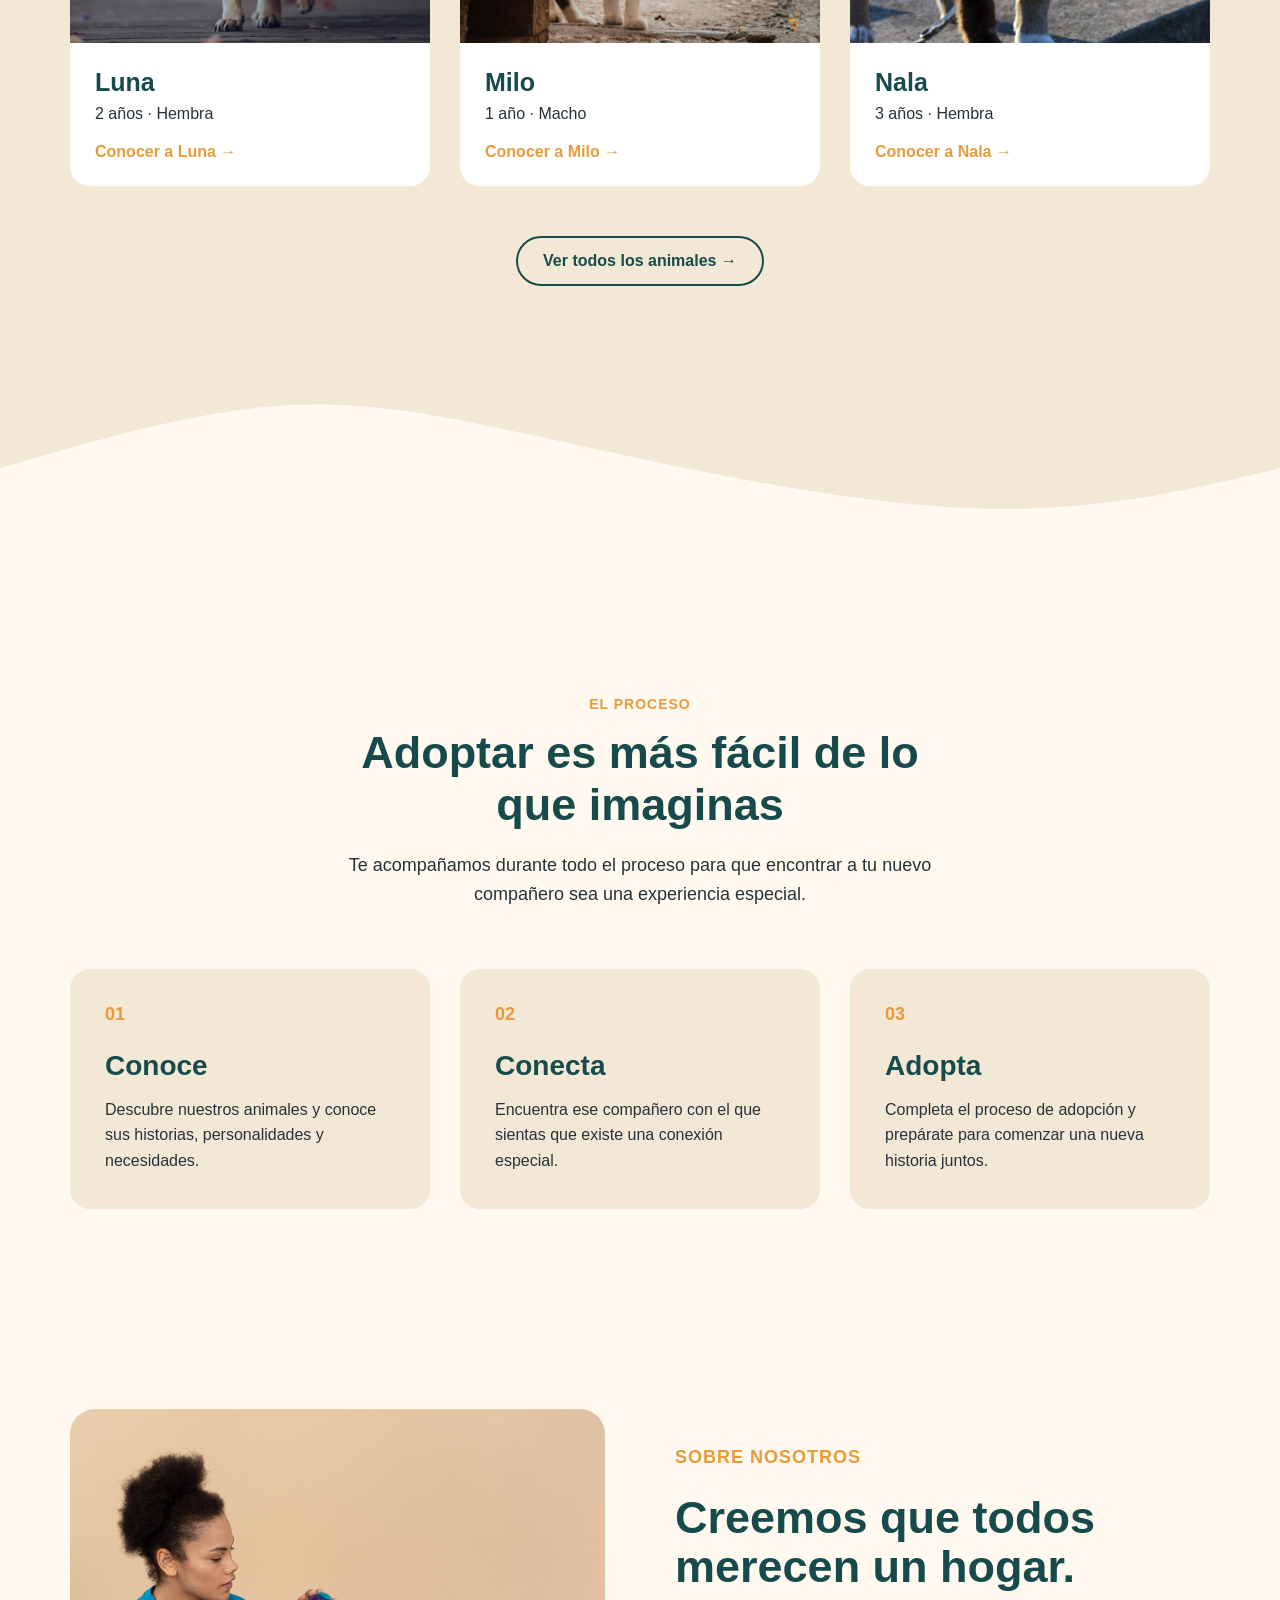
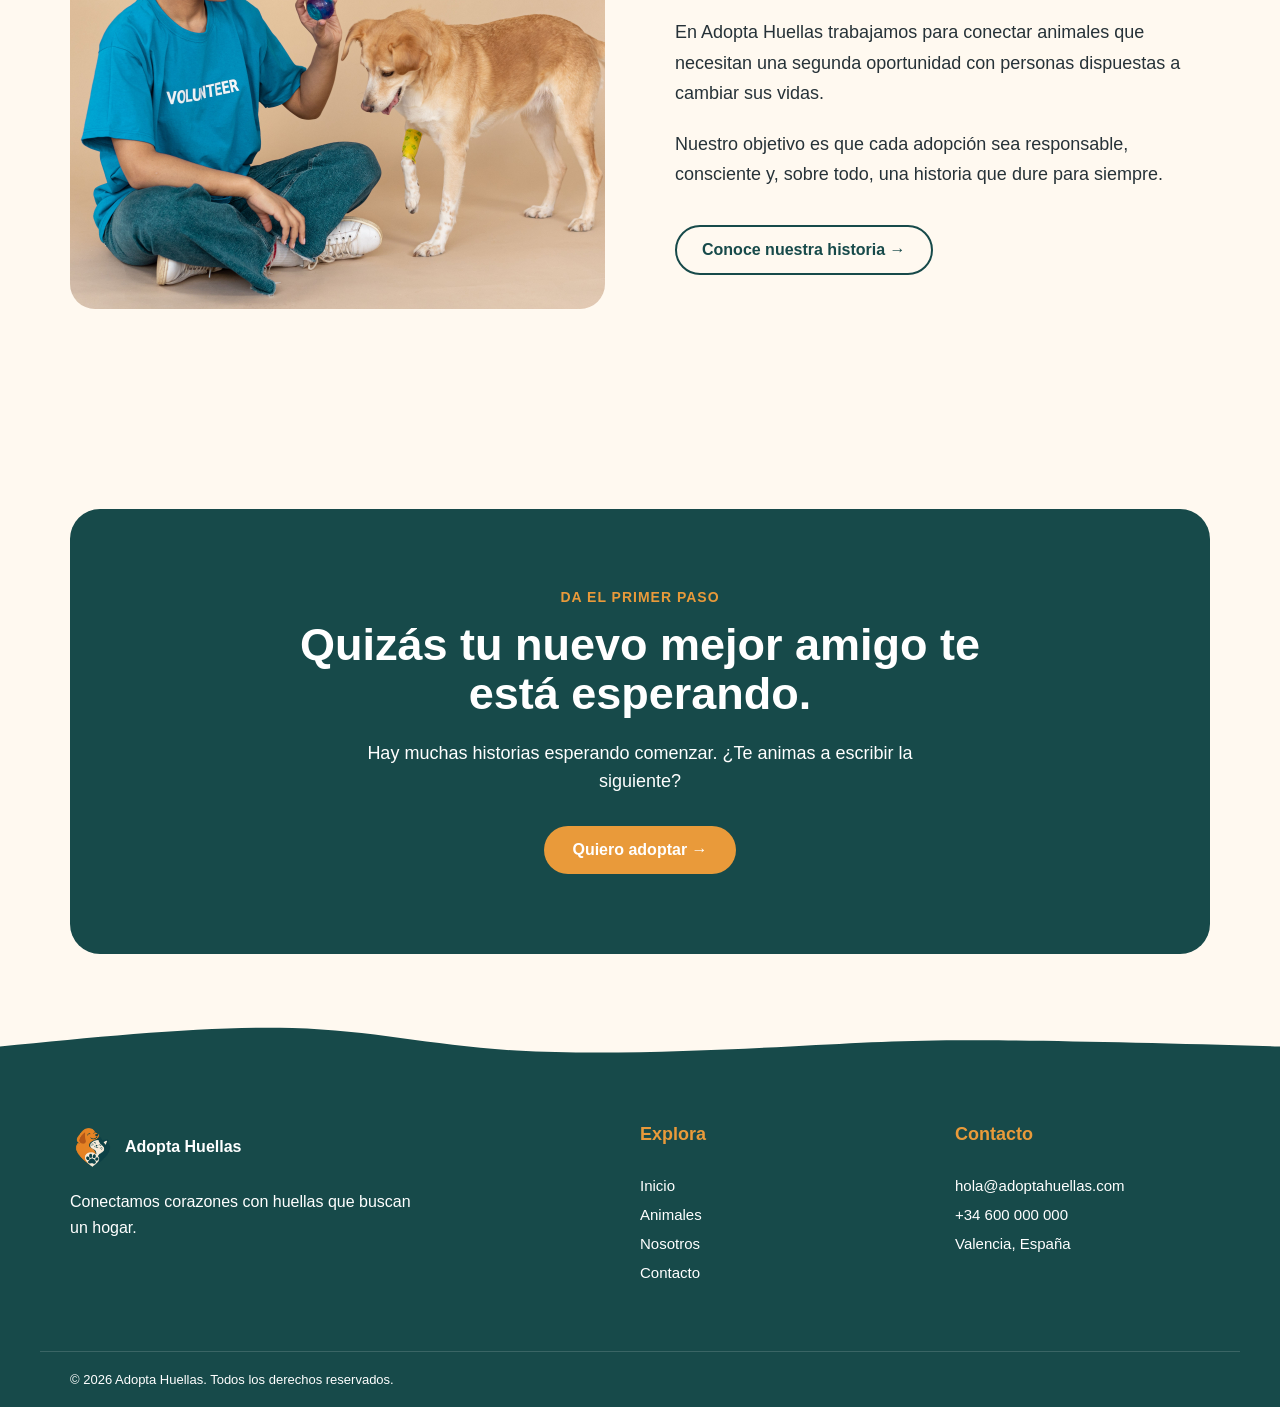
==== commit e20c9963: "wave foot-logo" ====
--- a/index.html
+++ b/index.html
@@ -307,14 +307,30 @@
 
     </main>
 
+
     <footer class="footer">
 
+        <div class="footer-wave">
+
+    <svg
+        viewBox="0 0 1440 390"
+        xmlns="http://www.w3.org/2000/svg"
+        preserveAspectRatio="none"
+    >
+        <path
+            d="M 0,400 L 0,150 C 118.67942583732057,109.34928229669857 237.35885167464113,68.698564593358 329,78 C 420.64114832535887,87.30143540669857 485.24401913875613,146.55502392344496 581,166 C 676.7559808612439,185.44497607655504 803.6650717703347,165.08133971291866 889,150 C 974.3349282296653,134.91866028708134 1018.0956937799044,125.11961722488037 1103,126 C 1187.9043062200956,126.88038277511963 1313.9521531100477,138.44019138755982 1440,150 L 1440,400 L 0,400 Z"
+            fill="#174A4A"
+        />
+    </svg>
+
+</div>
+
         <div class="footer-content">
 
             <div class="footer-brand">
 
                 <a href="#" class="logo">
-                    <img src="assets/logo.png" alt="Adopta Huellas">
+                    <img src="assets/images/logo.png" alt="Adopta Huellas">
                     <span>Adopta Huellas</span>
                 </a>
 
--- a/css/style.css
+++ b/css/style.css
@@ -455,8 +455,23 @@
 /* FOOTER */
 
 .footer {
+    position: relative;
     background-color: var(--primary);
-    color: var(--white);
+}
+.footer-wave {
+    position: absolute;
+    top: -46px;
+    left: 0;
+    width: 100%;
+    height: 100px;
+    overflow: hidden;
+    line-height: 0;
+}
+
+.footer-wave svg {
+    display: block;
+    width: 100%;
+    height: 100%;
 }
 
 .footer-content {
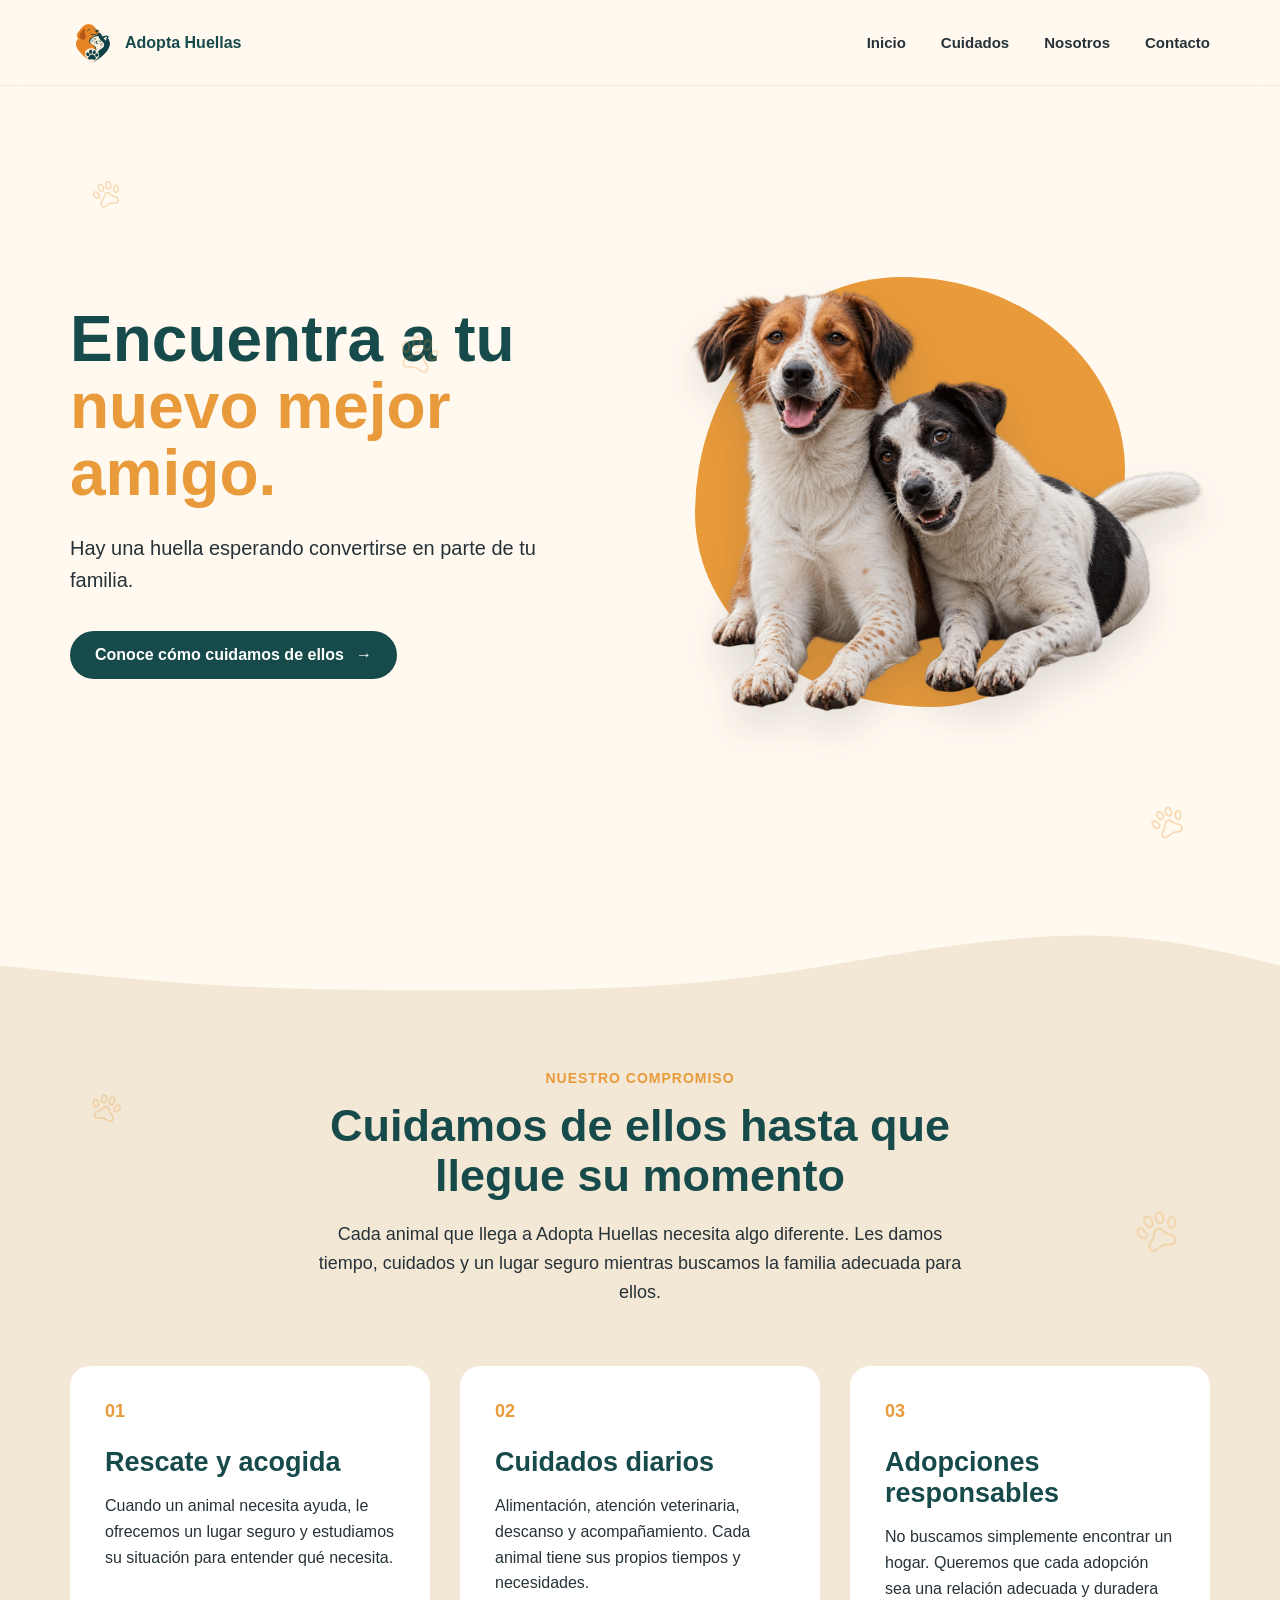
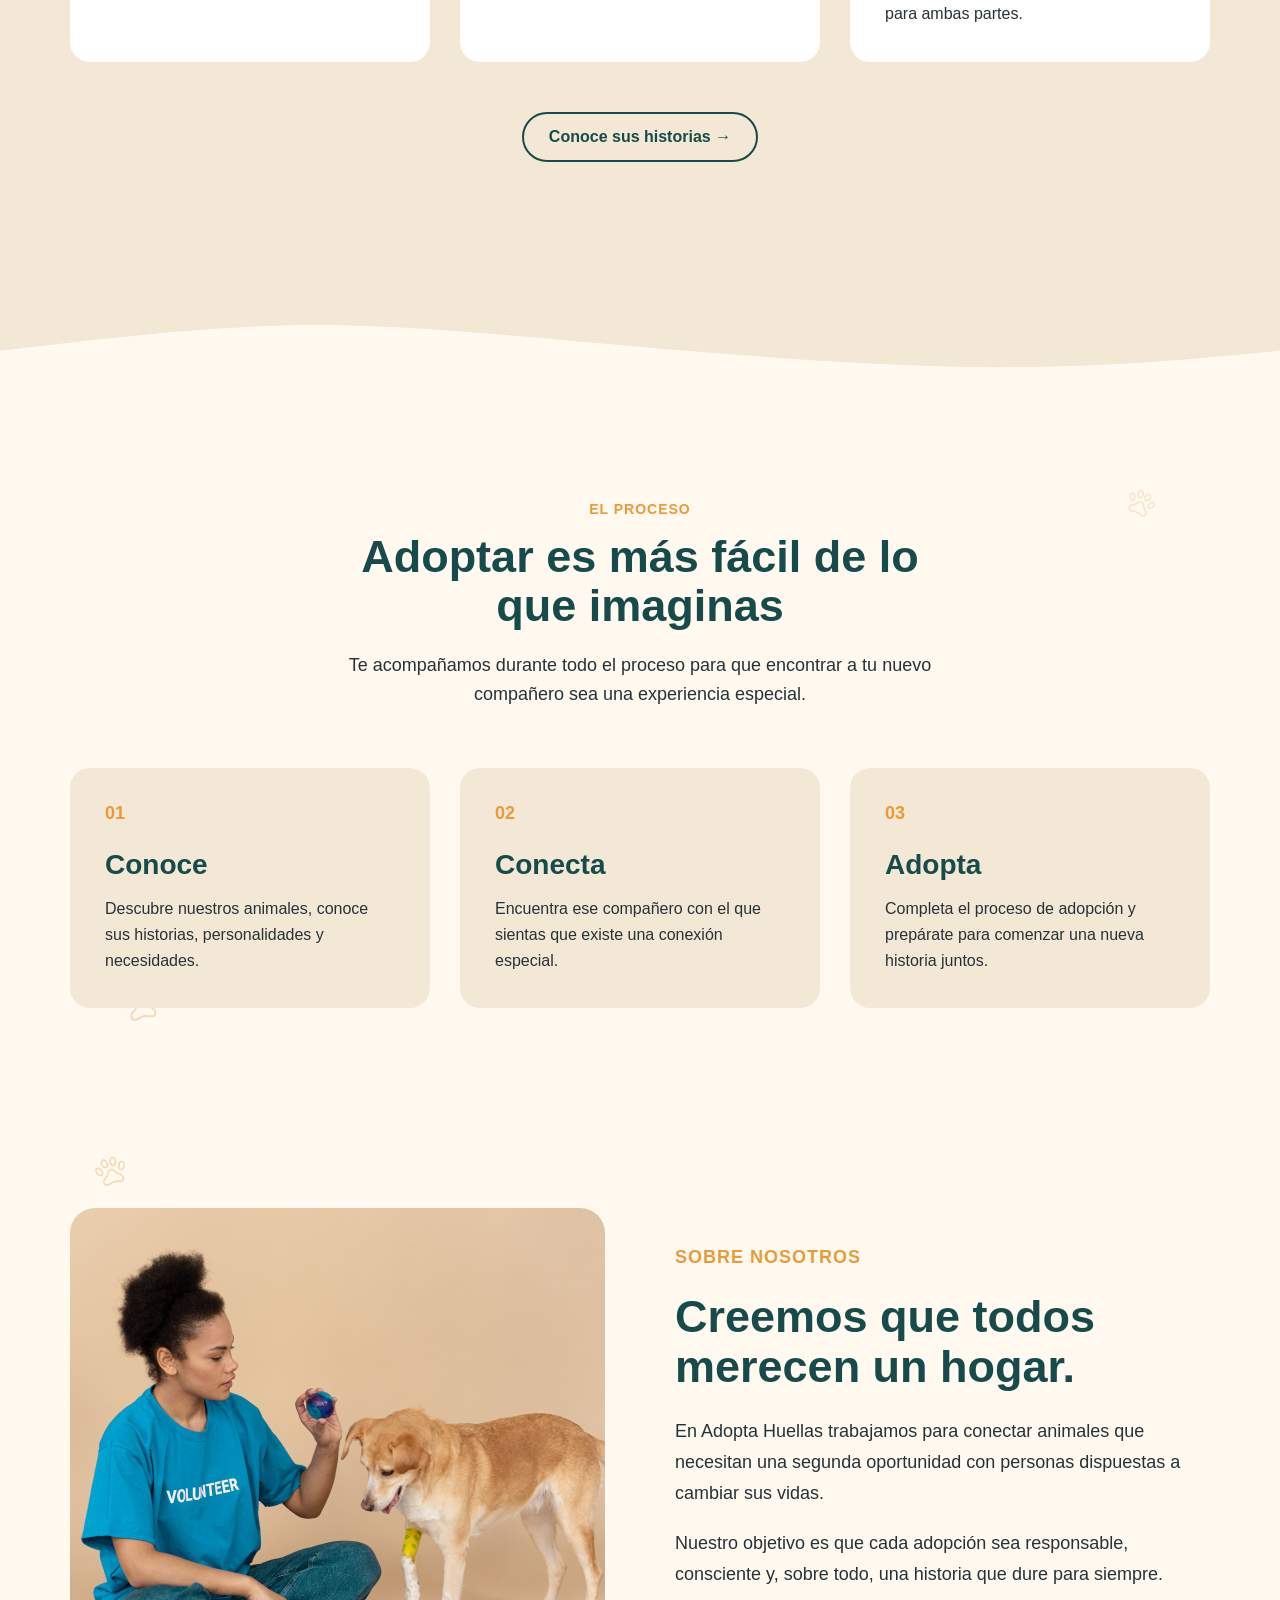
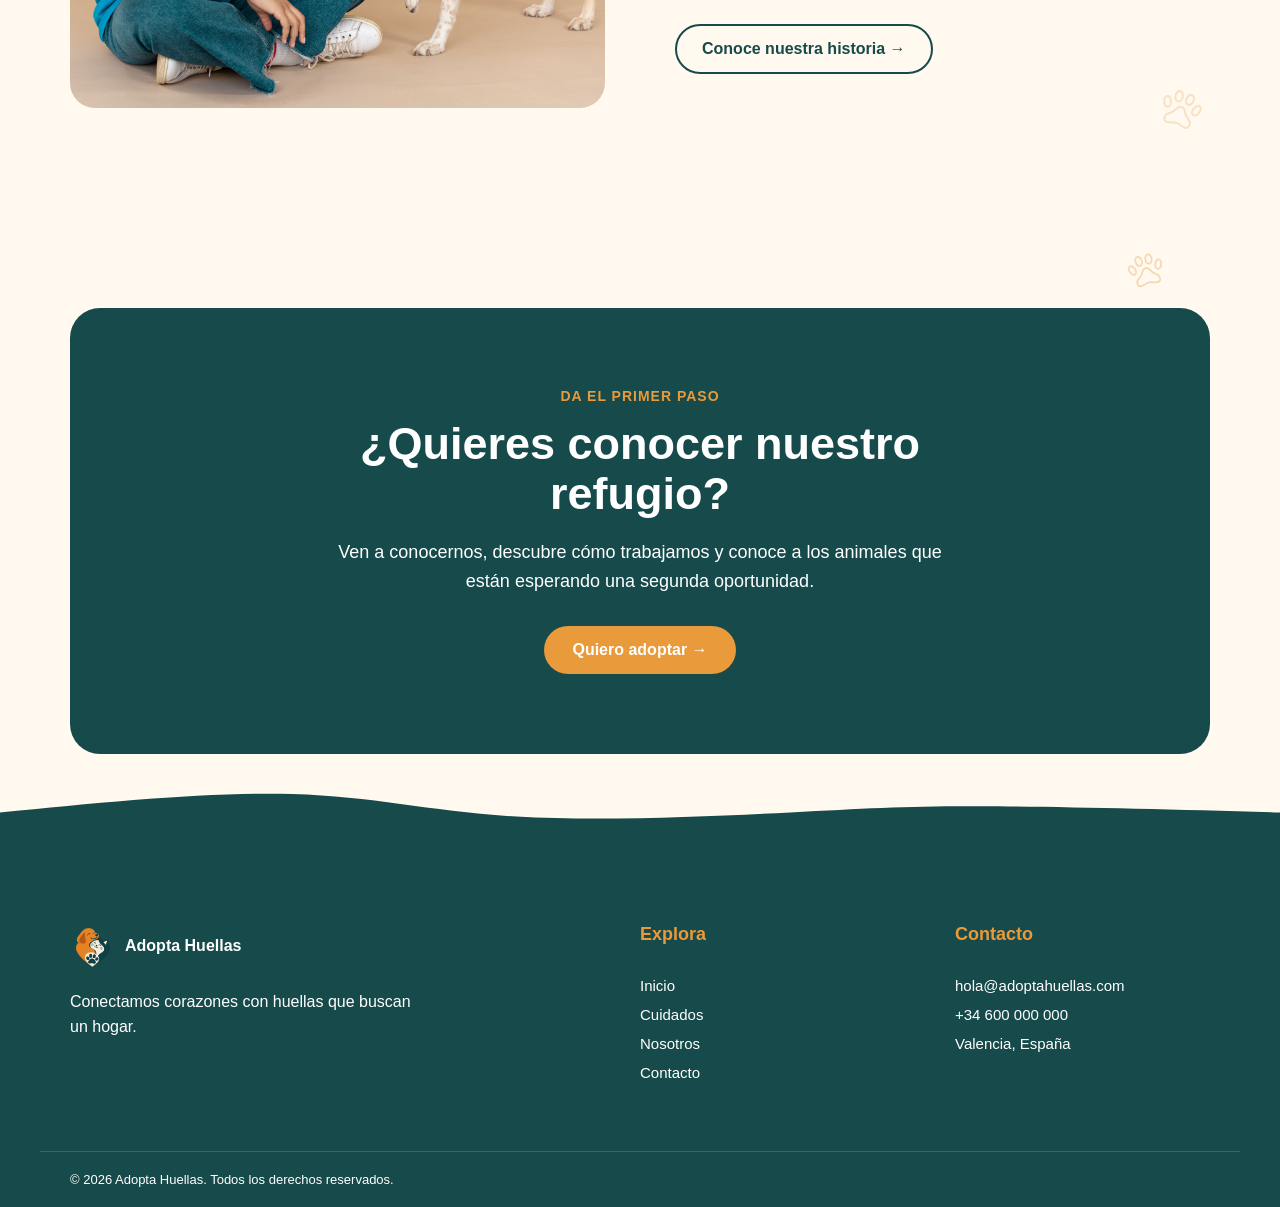
==== commit 2486e3f6: "añadiendo huellas" ====
--- a/index.html
+++ b/index.html
@@ -1,6 +1,5 @@
 <!DOCTYPE html>
-<html lang="en">
-
+<html lang="es">
 <head>
     <meta charset="UTF-8">
     <meta name="viewport" content="width=device-width, initial-scale=1.0">
@@ -8,372 +7,256 @@
     <link rel="icon" type="image/x-icon" href="assets/icons/favicon.ico">
     <link rel="stylesheet" href="css/style.css">
 </head>
-
 <body>
-
     <header>
         <nav class="navbar">
-            <a href="#" class="logo">
+            <a href="#inicio" class="logo">
                 <img src="assets/images/logo.png" alt="Adopta Huellas">
                 <span>Adopta Huellas</span>
             </a>
-
             <div class="nav-links">
                 <a href="#inicio">Inicio</a>
-                <a href="#animales">Animales</a>
+                <a href="#cuidados">Cuidados</a>
                 <a href="#nosotros">Nosotros</a>
                 <a href="#contacto">Contacto</a>
             </div>
         </nav>
     </header>
 
-
     <main>
-
         <section id="inicio" class="hero">
 
-            <div class="hero-content">
-
-                <p class="hero-label">
-                    <svg xmlns="http://www.w3.org/2000/svg" width="24" height="24" viewBox="0 0 24 24" fill="none"
-                        stroke="currentColor" stroke-width="1" stroke-linecap="round" stroke-linejoin="round"
-                        class="icon icon-tabler icons-tabler-outline icon-tabler-paw">
-                        <path stroke="none" d="M0 0h24v24H0z" fill="none" />
-                        <path
-                            d="M14.7 13.5c-1.1 -2 -1.441 -2.5 -2.7 -2.5c-1.259 0 -1.736 .755 -2.836 2.747c-.942 1.703 -2.846 1.845 -3.321 3.291c-.097 .265 -.145 .677 -.143 .962c0 1.176 .787 2 1.8 2c1.259 0 3 -1 4.5 -1s3.241 1 4.5 1c1.013 0 1.8 -.823 1.8 -2c0 -.285 -.049 -.697 -.146 -.962c-.475 -1.451 -2.512 -1.835 -3.454 -3.538" />
-                        <path
-                            d="M20.188 8.082a1.039 1.039 0 0 0 -.406 -.082h-.015c-.735 .012 -1.56 .75 -1.993 1.866c-.519 1.335 -.28 2.7 .538 3.052c.129 .055 .267 .082 .406 .082c.739 0 1.575 -.742 2.011 -1.866c.516 -1.335 .273 -2.7 -.54 -3.052l-.001 0" />
-                        <path
-                            d="M9.474 9c.055 0 .109 0 .163 -.011c.944 -.128 1.533 -1.346 1.32 -2.722c-.203 -1.297 -1.047 -2.267 -1.932 -2.267c-.055 0 -.109 0 -.163 .011c-.944 .128 -1.533 1.346 -1.32 2.722c.204 1.293 1.048 2.267 1.933 2.267" />
-                        <path
-                            d="M16.456 6.733c.214 -1.376 -.375 -2.594 -1.32 -2.722a1.164 1.164 0 0 0 -.162 -.011c-.885 0 -1.728 .97 -1.93 2.267c-.214 1.376 .375 2.594 1.32 2.722c.054 .007 .108 .011 .162 .011c.885 0 1.73 -.974 1.93 -2.267" />
-                        <path
-                            d="M5.69 12.918c.816 -.352 1.054 -1.719 .536 -3.052c-.436 -1.124 -1.271 -1.866 -2.009 -1.866c-.14 0 -.277 .027 -.407 .082c-.816 .352 -1.054 1.719 -.536 3.052c.436 1.124 1.271 1.866 2.009 1.866c.14 0 .277 -.027 .407 -.082" />
-                    </svg>
-
-                    ADOPTA HUELLAS
-                </p>
-
-                <h1>
-                    Encuentra a tu
-                    <span>nuevo mejor amigo.</span>
-                </h1>
-
-                <p class="hero-description">
-                    Hay una huella esperando convertirse
-                    en parte de tu familia.
-                </p>
-
-                <a href="#animales" class="hero-button">
-                    Ver animales
-                    <span>→</span>
-                </a>
-
-            </div>
-
-
+        <svg class="decorative-paw paw-1" xmlns="http://www.w3.org/2000/svg" viewBox="0 0 24 24" fill="none" stroke="currentColor" stroke-width="1" stroke-linecap="round" stroke-linejoin="round" aria-hidden="true">
+    <path stroke="none" d="M0 0h24v24H0z" fill="none" />
+    <path d="M14.7 13.5c-1.1 -2 -1.441 -2.5 -2.7 -2.5c-1.259 0 -1.736 .755 -2.836 2.747c-.942 1.703 -2.846 1.845 -3.321 3.291c-.097 .265 -.145 .677 -.143 .962c0 1.176 .787 2 1.8 2c1.259 0 3 -1 4.5 -1s3.241 1 4.5 1c1.013 0 1.8 -.823 1.8 -2c0 -.285 -.049 -.697 -.146 -.962c-.475 -1.451 -2.512 -1.835 -3.454 -3.538" />
+    <path d="M20.188 8.082a1.039 1.039 0 0 0 -.406 -.082h-.015c-.735 .012 -1.56 .75 -1.993 1.866c-.519 1.335 -.28 2.7 .538 3.052c.129 .055 .267 .082 .406 .082c.739 0 1.575 -.742 2.011 -1.866c.516 -1.335 .273 -2.7 -.54 -3.052l-.001 0" />
+    <path d="M9.474 9c.055 0 .109 0 .163 -.011c.944 -.128 1.533 -1.346 1.32 -2.722c-.203 -1.297 -1.047 -2.267 -1.932 -2.267c-.055 0 -.109 0 -.163 .011c-.944 .128 -1.533 1.346 -1.32 2.722c.204 1.293 1.048 2.267 1.933 2.267" />
+    <path d="M16.456 6.733c.214 -1.376 -.375 -2.594 -1.32 -2.722a1.164 1.164 0 0 0 -.162 -.011c-.885 0 -1.728 .97 -1.93 2.267c-.214 1.376 .375 2.594 1.32 2.722c.054 .007 .108 .011 .162 .011c.885 0 1.73 -.974 1.93 -2.267" />
+    <path d="M5.69 12.918c.816 -.352 1.054 -1.719 .536 -3.052c-.436 -1.124 -1.271 -1.866 -2.009 -1.866c-.14 0 -.277 .027 -.407 .082c-.816 .352 -1.054 1.719 -.536 3.052c.436 1.124 1.271 1.866 2.009 1.866c.14 0 .277 -.027 .407 -.082" />
+</svg>
+
+        <svg class="decorative-paw paw-2 paw-front" xmlns="http://www.w3.org/2000/svg" viewBox="0 0 24 24" fill="none" stroke="currentColor" stroke-width="1" stroke-linecap="round" stroke-linejoin="round" aria-hidden="true">
+    <path stroke="none" d="M0 0h24v24H0z" fill="none" />
+    <path d="M14.7 13.5c-1.1 -2 -1.441 -2.5 -2.7 -2.5c-1.259 0 -1.736 .755 -2.836 2.747c-.942 1.703 -2.846 1.845 -3.321 3.291c-.097 .265 -.145 .677 -.143 .962c0 1.176 .787 2 1.8 2c1.259 0 3 -1 4.5 -1s3.241 1 4.5 1c1.013 0 1.8 -.823 1.8 -2c0 -.285 -.049 -.697 -.146 -.962c-.475 -1.451 -2.512 -1.835 -3.454 -3.538" />
+    <path d="M20.188 8.082a1.039 1.039 0 0 0 -.406 -.082h-.015c-.735 .012 -1.56 .75 -1.993 1.866c-.519 1.335 -.28 2.7 .538 3.052c.129 .055 .267 .082 .406 .082c.739 0 1.575 -.742 2.011 -1.866c.516 -1.335 .273 -2.7 -.54 -3.052l-.001 0" />
+    <path d="M9.474 9c.055 0 .109 0 .163 -.011c.944 -.128 1.533 -1.346 1.32 -2.722c-.203 -1.297 -1.047 -2.267 -1.932 -2.267c-.055 0 -.109 0 -.163 .011c-.944 .128 -1.533 1.346 -1.32 2.722c.204 1.293 1.048 2.267 1.933 2.267" />
+    <path d="M16.456 6.733c.214 -1.376 -.375 -2.594 -1.32 -2.722a1.164 1.164 0 0 0 -.162 -.011c-.885 0 -1.728 .97 -1.93 2.267c-.214 1.376 .375 2.594 1.32 2.722c.054 .007 .108 .011 .162 .011c.885 0 1.73 -.974 1.93 -2.267" />
+    <path d="M5.69 12.918c.816 -.352 1.054 -1.719 .536 -3.052c-.436 -1.124 -1.271 -1.866 -2.009 -1.866c-.14 0 -.277 .027 -.407 .082c-.816 .352 -1.054 1.719 -.536 3.052c.436 1.124 1.271 1.866 2.009 1.866c.14 0 .277 -.027 .407 -.082" />
+</svg>
+
+        <svg class="decorative-paw paw-3" xmlns="http://www.w3.org/2000/svg" viewBox="0 0 24 24" fill="none" stroke="currentColor" stroke-width="1" stroke-linecap="round" stroke-linejoin="round" aria-hidden="true">
+    <path stroke="none" d="M0 0h24v24H0z" fill="none" />
+    <path d="M14.7 13.5c-1.1 -2 -1.441 -2.5 -2.7 -2.5c-1.259 0 -1.736 .755 -2.836 2.747c-.942 1.703 -2.846 1.845 -3.321 3.291c-.097 .265 -.145 .677 -.143 .962c0 1.176 .787 2 1.8 2c1.259 0 3 -1 4.5 -1s3.241 1 4.5 1c1.013 0 1.8 -.823 1.8 -2c0 -.285 -.049 -.697 -.146 -.962c-.475 -1.451 -2.512 -1.835 -3.454 -3.538" />
+    <path d="M20.188 8.082a1.039 1.039 0 0 0 -.406 -.082h-.015c-.735 .012 -1.56 .75 -1.993 1.866c-.519 1.335 -.28 2.7 .538 3.052c.129 .055 .267 .082 .406 .082c.739 0 1.575 -.742 2.011 -1.866c.516 -1.335 .273 -2.7 -.54 -3.052l-.001 0" />
+    <path d="M9.474 9c.055 0 .109 0 .163 -.011c.944 -.128 1.533 -1.346 1.32 -2.722c-.203 -1.297 -1.047 -2.267 -1.932 -2.267c-.055 0 -.109 0 -.163 .011c-.944 .128 -1.533 1.346 -1.32 2.722c.204 1.293 1.048 2.267 1.933 2.267" />
+    <path d="M16.456 6.733c.214 -1.376 -.375 -2.594 -1.32 -2.722a1.164 1.164 0 0 0 -.162 -.011c-.885 0 -1.728 .97 -1.93 2.267c-.214 1.376 .375 2.594 1.32 2.722c.054 .007 .108 .011 .162 .011c.885 0 1.73 -.974 1.93 -2.267" />
+    <path d="M5.69 12.918c.816 -.352 1.054 -1.719 .536 -3.052c-.436 -1.124 -1.271 -1.866 -2.009 -1.866c-.14 0 -.277 .027 -.407 .082c-.816 .352 -1.054 1.719 -.536 3.052c.436 1.124 1.271 1.866 2.009 1.866c.14 0 .277 -.027 .407 -.082" />
+</svg>
+
+<div class="hero-content">
+                <h1>Encuentra a tu <span>nuevo mejor amigo.</span></h1>
+                <p class="hero-description">Hay una huella esperando convertirse en parte de tu familia.</p>
+                <a href="#cuidados" class="hero-button">Conoce cómo cuidamos de ellos <span>→</span></a>
+            </div>
             <div class="hero-image">
-
                 <div class="hero-circle"></div>
-
                 <img src="assets/images/img-hero.png" alt="Dos perros buscando un hogar">
-
-            </div>
-
-        </section>
-
-        <section id="animales" class="animals">
-
-            <div class="animals-wave">
-
-                <svg width="100%" height="100%" viewBox="0 0 1440 390" xmlns="http://www.w3.org/2000/svg"
-                    preserveAspectRatio="none">
-                    <path
-                        d="M 0,400 L 0,150 C 74.46923076923076,166.08717948717947 148.93846153846152,182.17435897435897 219,192 C 289.0615384615385,201.82564102564103 354.71538461538466,205.38974358974357 448,207 C 541.2846153846153,208.61025641025643 662.1999999999998,208.26666666666665 758,194 C 853.8000000000002,179.73333333333335 924.4846153846154,151.54358974358973 1002,126 C 1079.5153846153846,100.45641025641025 1163.8615384615384,77.55897435897435 1238,82 C 1312.1384615384616,86.44102564102565 1376.0692307692307,118.22051282051282 1440,150 L 1440,400 L 0,400 Z"
-                        fill="#F3E8D5" />
+            </div>
+        </section>
+
+        <section id="cuidados" class="care">
+
+        <svg class="decorative-paw paw-4" xmlns="http://www.w3.org/2000/svg" viewBox="0 0 24 24" fill="none" stroke="currentColor" stroke-width="1" stroke-linecap="round" stroke-linejoin="round" aria-hidden="true">
+    <path stroke="none" d="M0 0h24v24H0z" fill="none" />
+    <path d="M14.7 13.5c-1.1 -2 -1.441 -2.5 -2.7 -2.5c-1.259 0 -1.736 .755 -2.836 2.747c-.942 1.703 -2.846 1.845 -3.321 3.291c-.097 .265 -.145 .677 -.143 .962c0 1.176 .787 2 1.8 2c1.259 0 3 -1 4.5 -1s3.241 1 4.5 1c1.013 0 1.8 -.823 1.8 -2c0 -.285 -.049 -.697 -.146 -.962c-.475 -1.451 -2.512 -1.835 -3.454 -3.538" />
+    <path d="M20.188 8.082a1.039 1.039 0 0 0 -.406 -.082h-.015c-.735 .012 -1.56 .75 -1.993 1.866c-.519 1.335 -.28 2.7 .538 3.052c.129 .055 .267 .082 .406 .082c.739 0 1.575 -.742 2.011 -1.866c.516 -1.335 .273 -2.7 -.54 -3.052l-.001 0" />
+    <path d="M9.474 9c.055 0 .109 0 .163 -.011c.944 -.128 1.533 -1.346 1.32 -2.722c-.203 -1.297 -1.047 -2.267 -1.932 -2.267c-.055 0 -.109 0 -.163 .011c-.944 .128 -1.533 1.346 -1.32 2.722c.204 1.293 1.048 2.267 1.933 2.267" />
+    <path d="M16.456 6.733c.214 -1.376 -.375 -2.594 -1.32 -2.722a1.164 1.164 0 0 0 -.162 -.011c-.885 0 -1.728 .97 -1.93 2.267c-.214 1.376 .375 2.594 1.32 2.722c.054 .007 .108 .011 .162 .011c.885 0 1.73 -.974 1.93 -2.267" />
+    <path d="M5.69 12.918c.816 -.352 1.054 -1.719 .536 -3.052c-.436 -1.124 -1.271 -1.866 -2.009 -1.866c-.14 0 -.277 .027 -.407 .082c-.816 .352 -1.054 1.719 -.536 3.052c.436 1.124 1.271 1.866 2.009 1.866c.14 0 .277 -.027 .407 -.082" />
+</svg>
+
+        <svg class="decorative-paw paw-5 paw-front" xmlns="http://www.w3.org/2000/svg" viewBox="0 0 24 24" fill="none" stroke="currentColor" stroke-width="1" stroke-linecap="round" stroke-linejoin="round" aria-hidden="true">
+    <path stroke="none" d="M0 0h24v24H0z" fill="none" />
+    <path d="M14.7 13.5c-1.1 -2 -1.441 -2.5 -2.7 -2.5c-1.259 0 -1.736 .755 -2.836 2.747c-.942 1.703 -2.846 1.845 -3.321 3.291c-.097 .265 -.145 .677 -.143 .962c0 1.176 .787 2 1.8 2c1.259 0 3 -1 4.5 -1s3.241 1 4.5 1c1.013 0 1.8 -.823 1.8 -2c0 -.285 -.049 -.697 -.146 -.962c-.475 -1.451 -2.512 -1.835 -3.454 -3.538" />
+    <path d="M20.188 8.082a1.039 1.039 0 0 0 -.406 -.082h-.015c-.735 .012 -1.56 .75 -1.993 1.866c-.519 1.335 -.28 2.7 .538 3.052c.129 .055 .267 .082 .406 .082c.739 0 1.575 -.742 2.011 -1.866c.516 -1.335 .273 -2.7 -.54 -3.052l-.001 0" />
+    <path d="M9.474 9c.055 0 .109 0 .163 -.011c.944 -.128 1.533 -1.346 1.32 -2.722c-.203 -1.297 -1.047 -2.267 -1.932 -2.267c-.055 0 -.109 0 -.163 .011c-.944 .128 -1.533 1.346 -1.32 2.722c.204 1.293 1.048 2.267 1.933 2.267" />
+    <path d="M16.456 6.733c.214 -1.376 -.375 -2.594 -1.32 -2.722a1.164 1.164 0 0 0 -.162 -.011c-.885 0 -1.728 .97 -1.93 2.267c-.214 1.376 .375 2.594 1.32 2.722c.054 .007 .108 .011 .162 .011c.885 0 1.73 -.974 1.93 -2.267" />
+    <path d="M5.69 12.918c.816 -.352 1.054 -1.719 .536 -3.052c-.436 -1.124 -1.271 -1.866 -2.009 -1.866c-.14 0 -.277 .027 -.407 .082c-.816 .352 -1.054 1.719 -.536 3.052c.436 1.124 1.271 1.866 2.009 1.866c.14 0 .277 -.027 .407 -.082" />
+</svg>
+
+<div class="care-wave" aria-hidden="true">
+                <svg viewBox="0 0 1440 390" xmlns="http://www.w3.org/2000/svg" preserveAspectRatio="none">
+                    <path d="M 0,400 L 0,150 C 74.46923076923076,166.08717948717947 148.93846153846152,182.17435897435897 219,192 C 289.0615384615385,201.82564102564103 354.71538461538466,205.38974358974357 448,207 C 541.2846153846153,208.61025641025643 662.1999999999998,208.26666666666665 758,194 C 853.8000000000002,179.73333333333335 924.4846153846154,151.54358974358973 1002,126 C 1079.5153846153846,100.45641025641025 1163.8615384615384,77.55897435897435 1238,82 C 1312.1384615384616,86.44102564102565 1376.0692307692307,118.22051282051282 1440,150 L 1440,400 L 0,400 Z" fill="#F3E8D5" />
                 </svg>
-
             </div>
 
             <div class="section-header">
-
-                <p class="section-label">ADOPCIÓN</p>
-
-                <h2>Encuentra a tu compañero ideal</h2>
-
-                <p>
-                    Conoce algunos de nuestros animales que están
-                    esperando encontrar un hogar lleno de amor.
-                </p>
-
-            </div>
-
-
-            <div class="animals-grid">
-
-                <article class="animal-card">
-
-                    <div class="animal-image">
-                        <img src="assets/images/animal-1.jpg" alt="Luna, perrita en adopción">
-                    </div>
-
-                    <div class="animal-info">
-
-                        <h3>Luna</h3>
-
-                        <p>2 años · Hembra</p>
-
-                        <a href="#">Conocer a Luna →</a>
-
-                    </div>
-
-                </article>
-
-
-                <article class="animal-card">
-
-                    <div class="animal-image">
-                        <img src="assets/images/animal-2.jpg" alt="Milo, gato en adopción">
-                    </div>
-
-                    <div class="animal-info">
-
-                        <h3>Milo</h3>
-
-                        <p>1 año · Macho</p>
-
-                        <a href="#">Conocer a Milo →</a>
-
-                    </div>
-
-                </article>
-
-
-                <article class="animal-card">
-
-                    <div class="animal-image">
-                        <img src="assets/images/animal-3.jpg" alt="Nala, perrita en adopción">
-                    </div>
-
-                    <div class="animal-info">
-
-                        <h3>Nala</h3>
-
-                        <p>3 años · Hembra</p>
-
-                        <a href="#">Conocer a Nala →</a>
-
-                    </div>
-
-                </article>
-
-            </div>
-
-
-            <div class="animals-button">
-
-                <a href="#">
-                    Ver todos los animales →
-                </a>
-
-            </div>
-
-
-        </section>
-
-        <div class="animals-transition" style="margin-top: -140px;">
-            <svg width="100%" height="100%" id="svg" viewBox="0 0 1440 390" xmlns="http://www.w3.org/2000/svg"
-                class="transition duration-300 ease-in-out delay-150">
-                <path
-                    d="M 0,400 L 0,150 C 104.82142857142858,124.85714285714286 209.64285714285717,99.71428571428571 347,105 C 484.35714285714283,110.28571428571429 654.2499999999999,146 786,175 C 917.7500000000001,204 1011.3571428571429,226.2857142857143 1114,221 C 1216.642857142857,215.7142857142857 1328.3214285714284,182.85714285714283 1440,150 L 1440,400 L 0,400 Z"
-                    stroke="none" stroke-width="0" fill="#f3e8d5" fill-opacity="1"
-                    class="transition-all duration-300 ease-in-out delay-150 path-0" transform="rotate(-180 720 200)">
-                </path>
+                <p class="section-label">NUESTRO COMPROMISO</p>
+                <h2>Cuidamos de ellos hasta que llegue su momento</h2>
+                <p>Cada animal que llega a Adopta Huellas necesita algo diferente. Les damos tiempo, cuidados y un lugar seguro mientras buscamos la familia adecuada para ellos.</p>
+            </div>
+
+            <div class="care-grid">
+                <article class="care-card">
+                    <div class="care-number">01</div>
+                    <h3>Rescate y acogida</h3>
+                    <p>Cuando un animal necesita ayuda, le ofrecemos un lugar seguro y estudiamos su situación para entender qué necesita.</p>
+                </article>
+                <article class="care-card">
+                    <div class="care-number">02</div>
+                    <h3>Cuidados diarios</h3>
+                    <p>Alimentación, atención veterinaria, descanso y acompañamiento. Cada animal tiene sus propios tiempos y necesidades.</p>
+                </article>
+                <article class="care-card">
+                    <div class="care-number">03</div>
+                    <h3>Adopciones responsables</h3>
+                    <p>No buscamos simplemente encontrar un hogar. Queremos que cada adopción sea una relación adecuada y duradera para ambas partes.</p>
+                </article>
+            </div>
+
+            <div class="care-button">
+                <a href="animales.html">Conoce sus historias →</a>
+            </div>
+        </section>
+
+        <div class="care-transition" aria-hidden="true">
+            <svg viewBox="0 0 1440 390" xmlns="http://www.w3.org/2000/svg" preserveAspectRatio="none">
+                <path d="M 0,400 L 0,150 C 104.82142857142858,124.85714285714286 209.64285714285717,99.71428571428572 347,105 C 484.35714285714283,110.28571428571429 654.2499999999999,146 786,175 C 917.7500000000001,204 1011.3571428571429,226.2857142857143 1114,221 C 1216.642857142857,215.71428571428572 1328.3214285714284,182.85714285714286 1440,150 L 1440,400 L 0,400 Z" fill="#F3E8D5" transform="rotate(-180 720 200)" />
             </svg>
         </div>
 
-
         <section id="como-funciona" class="how-it-works">
 
-            <div class="section-header">
-
+        <svg class="decorative-paw paw-6 paw-front" xmlns="http://www.w3.org/2000/svg" viewBox="0 0 24 24" fill="none" stroke="currentColor" stroke-width="1" stroke-linecap="round" stroke-linejoin="round" aria-hidden="true">
+    <path stroke="none" d="M0 0h24v24H0z" fill="none" />
+    <path d="M14.7 13.5c-1.1 -2 -1.441 -2.5 -2.7 -2.5c-1.259 0 -1.736 .755 -2.836 2.747c-.942 1.703 -2.846 1.845 -3.321 3.291c-.097 .265 -.145 .677 -.143 .962c0 1.176 .787 2 1.8 2c1.259 0 3 -1 4.5 -1s3.241 1 4.5 1c1.013 0 1.8 -.823 1.8 -2c0 -.285 -.049 -.697 -.146 -.962c-.475 -1.451 -2.512 -1.835 -3.454 -3.538" />
+    <path d="M20.188 8.082a1.039 1.039 0 0 0 -.406 -.082h-.015c-.735 .012 -1.56 .75 -1.993 1.866c-.519 1.335 -.28 2.7 .538 3.052c.129 .055 .267 .082 .406 .082c.739 0 1.575 -.742 2.011 -1.866c.516 -1.335 .273 -2.7 -.54 -3.052l-.001 0" />
+    <path d="M9.474 9c.055 0 .109 0 .163 -.011c.944 -.128 1.533 -1.346 1.32 -2.722c-.203 -1.297 -1.047 -2.267 -1.932 -2.267c-.055 0 -.109 0 -.163 .011c-.944 .128 -1.533 1.346 -1.32 2.722c.204 1.293 1.048 2.267 1.933 2.267" />
+    <path d="M16.456 6.733c.214 -1.376 -.375 -2.594 -1.32 -2.722a1.164 1.164 0 0 0 -.162 -.011c-.885 0 -1.728 .97 -1.93 2.267c-.214 1.376 .375 2.594 1.32 2.722c.054 .007 .108 .011 .162 .011c.885 0 1.73 -.974 1.93 -2.267" />
+    <path d="M5.69 12.918c.816 -.352 1.054 -1.719 .536 -3.052c-.436 -1.124 -1.271 -1.866 -2.009 -1.866c-.14 0 -.277 .027 -.407 .082c-.816 .352 -1.054 1.719 -.536 3.052c.436 1.124 1.271 1.866 2.009 1.866c.14 0 .277 -.027 .407 -.082" />
+</svg>
+
+        <svg class="decorative-paw paw-7" xmlns="http://www.w3.org/2000/svg" viewBox="0 0 24 24" fill="none" stroke="currentColor" stroke-width="1" stroke-linecap="round" stroke-linejoin="round" aria-hidden="true">
+    <path stroke="none" d="M0 0h24v24H0z" fill="none" />
+    <path d="M14.7 13.5c-1.1 -2 -1.441 -2.5 -2.7 -2.5c-1.259 0 -1.736 .755 -2.836 2.747c-.942 1.703 -2.846 1.845 -3.321 3.291c-.097 .265 -.145 .677 -.143 .962c0 1.176 .787 2 1.8 2c1.259 0 3 -1 4.5 -1s3.241 1 4.5 1c1.013 0 1.8 -.823 1.8 -2c0 -.285 -.049 -.697 -.146 -.962c-.475 -1.451 -2.512 -1.835 -3.454 -3.538" />
+    <path d="M20.188 8.082a1.039 1.039 0 0 0 -.406 -.082h-.015c-.735 .012 -1.56 .75 -1.993 1.866c-.519 1.335 -.28 2.7 .538 3.052c.129 .055 .267 .082 .406 .082c.739 0 1.575 -.742 2.011 -1.866c.516 -1.335 .273 -2.7 -.54 -3.052l-.001 0" />
+    <path d="M9.474 9c.055 0 .109 0 .163 -.011c.944 -.128 1.533 -1.346 1.32 -2.722c-.203 -1.297 -1.047 -2.267 -1.932 -2.267c-.055 0 -.109 0 -.163 .011c-.944 .128 -1.533 1.346 -1.32 2.722c.204 1.293 1.048 2.267 1.933 2.267" />
+    <path d="M16.456 6.733c.214 -1.376 -.375 -2.594 -1.32 -2.722a1.164 1.164 0 0 0 -.162 -.011c-.885 0 -1.728 .97 -1.93 2.267c-.214 1.376 .375 2.594 1.32 2.722c.054 .007 .108 .011 .162 .011c.885 0 1.73 -.974 1.93 -2.267" />
+    <path d="M5.69 12.918c.816 -.352 1.054 -1.719 .536 -3.052c-.436 -1.124 -1.271 -1.866 -2.009 -1.866c-.14 0 -.277 .027 -.407 .082c-.816 .352 -1.054 1.719 -.536 3.052c.436 1.124 1.271 1.866 2.009 1.866c.14 0 .277 -.027 .407 -.082" />
+</svg>
+
+<div class="section-header">
                 <p class="section-label">EL PROCESO</p>
-
                 <h2>Adoptar es más fácil de lo que imaginas</h2>
-
-                <p>
-                    Te acompañamos durante todo el proceso para que
-                    encontrar a tu nuevo compañero sea una experiencia especial.
-                </p>
-
+                <p>Te acompañamos durante todo el proceso para que encontrar a tu nuevo compañero sea una experiencia especial.</p>
             </div>
 
             <div class="steps">
-
                 <article class="step">
-
                     <div class="step-number">01</div>
-
                     <h3>Conoce</h3>
-
-                    <p>
-                        Descubre nuestros animales y conoce sus historias,
-                        personalidades y necesidades.
-                    </p>
-
-                </article>
-
+                    <p>Descubre nuestros animales, conoce sus historias, personalidades y necesidades.</p>
+                </article>
                 <article class="step">
-
                     <div class="step-number">02</div>
-
                     <h3>Conecta</h3>
-
-                    <p>
-                        Encuentra ese compañero con el que sientas
-                        que existe una conexión especial.
-                    </p>
-
-                </article>
-
+                    <p>Encuentra ese compañero con el que sientas que existe una conexión especial.</p>
+                </article>
                 <article class="step">
-
                     <div class="step-number">03</div>
-
                     <h3>Adopta</h3>
-
-                    <p>
-                        Completa el proceso de adopción y prepárate
-                        para comenzar una nueva historia juntos.
-                    </p>
-
-                </article>
-
-            </div>
-
+                    <p>Completa el proceso de adopción y prepárate para comenzar una nueva historia juntos.</p>
+                </article>
+            </div>
         </section>
 
         <section id="nosotros" class="about">
 
-            <div class="about-image">
+        <svg class="decorative-paw paw-8" xmlns="http://www.w3.org/2000/svg" viewBox="0 0 24 24" fill="none" stroke="currentColor" stroke-width="1" stroke-linecap="round" stroke-linejoin="round" aria-hidden="true">
+    <path stroke="none" d="M0 0h24v24H0z" fill="none" />
+    <path d="M14.7 13.5c-1.1 -2 -1.441 -2.5 -2.7 -2.5c-1.259 0 -1.736 .755 -2.836 2.747c-.942 1.703 -2.846 1.845 -3.321 3.291c-.097 .265 -.145 .677 -.143 .962c0 1.176 .787 2 1.8 2c1.259 0 3 -1 4.5 -1s3.241 1 4.5 1c1.013 0 1.8 -.823 1.8 -2c0 -.285 -.049 -.697 -.146 -.962c-.475 -1.451 -2.512 -1.835 -3.454 -3.538" />
+    <path d="M20.188 8.082a1.039 1.039 0 0 0 -.406 -.082h-.015c-.735 .012 -1.56 .75 -1.993 1.866c-.519 1.335 -.28 2.7 .538 3.052c.129 .055 .267 .082 .406 .082c.739 0 1.575 -.742 2.011 -1.866c.516 -1.335 .273 -2.7 -.54 -3.052l-.001 0" />
+    <path d="M9.474 9c.055 0 .109 0 .163 -.011c.944 -.128 1.533 -1.346 1.32 -2.722c-.203 -1.297 -1.047 -2.267 -1.932 -2.267c-.055 0 -.109 0 -.163 .011c-.944 .128 -1.533 1.346 -1.32 2.722c.204 1.293 1.048 2.267 1.933 2.267" />
+    <path d="M16.456 6.733c.214 -1.376 -.375 -2.594 -1.32 -2.722a1.164 1.164 0 0 0 -.162 -.011c-.885 0 -1.728 .97 -1.93 2.267c-.214 1.376 .375 2.594 1.32 2.722c.054 .007 .108 .011 .162 .011c.885 0 1.73 -.974 1.93 -2.267" />
+    <path d="M5.69 12.918c.816 -.352 1.054 -1.719 .536 -3.052c-.436 -1.124 -1.271 -1.866 -2.009 -1.866c-.14 0 -.277 .027 -.407 .082c-.816 .352 -1.054 1.719 -.536 3.052c.436 1.124 1.271 1.866 2.009 1.866c.14 0 .277 -.027 .407 -.082" />
+</svg>
+
+        <svg class="decorative-paw paw-9 paw-front" xmlns="http://www.w3.org/2000/svg" viewBox="0 0 24 24" fill="none" stroke="currentColor" stroke-width="1" stroke-linecap="round" stroke-linejoin="round" aria-hidden="true">
+    <path stroke="none" d="M0 0h24v24H0z" fill="none" />
+    <path d="M14.7 13.5c-1.1 -2 -1.441 -2.5 -2.7 -2.5c-1.259 0 -1.736 .755 -2.836 2.747c-.942 1.703 -2.846 1.845 -3.321 3.291c-.097 .265 -.145 .677 -.143 .962c0 1.176 .787 2 1.8 2c1.259 0 3 -1 4.5 -1s3.241 1 4.5 1c1.013 0 1.8 -.823 1.8 -2c0 -.285 -.049 -.697 -.146 -.962c-.475 -1.451 -2.512 -1.835 -3.454 -3.538" />
+    <path d="M20.188 8.082a1.039 1.039 0 0 0 -.406 -.082h-.015c-.735 .012 -1.56 .75 -1.993 1.866c-.519 1.335 -.28 2.7 .538 3.052c.129 .055 .267 .082 .406 .082c.739 0 1.575 -.742 2.011 -1.866c.516 -1.335 .273 -2.7 -.54 -3.052l-.001 0" />
+    <path d="M9.474 9c.055 0 .109 0 .163 -.011c.944 -.128 1.533 -1.346 1.32 -2.722c-.203 -1.297 -1.047 -2.267 -1.932 -2.267c-.055 0 -.109 0 -.163 .011c-.944 .128 -1.533 1.346 -1.32 2.722c.204 1.293 1.048 2.267 1.933 2.267" />
+    <path d="M16.456 6.733c.214 -1.376 -.375 -2.594 -1.32 -2.722a1.164 1.164 0 0 0 -.162 -.011c-.885 0 -1.728 .97 -1.93 2.267c-.214 1.376 .375 2.594 1.32 2.722c.054 .007 .108 .011 .162 .011c.885 0 1.73 -.974 1.93 -2.267" />
+    <path d="M5.69 12.918c.816 -.352 1.054 -1.719 .536 -3.052c-.436 -1.124 -1.271 -1.866 -2.009 -1.866c-.14 0 -.277 .027 -.407 .082c-.816 .352 -1.054 1.719 -.536 3.052c.436 1.124 1.271 1.866 2.009 1.866c.14 0 .277 -.027 .407 -.082" />
+</svg>
+
+<div class="about-image">
                 <img src="assets/images/volunt.jpg" alt="Voluntaria junto a un perro">
             </div>
-
             <div class="about-content">
-
                 <p class="section-label">SOBRE NOSOTROS</p>
-
                 <h2>Creemos que todos merecen un hogar.</h2>
-
-                <p>
-                    En Adopta Huellas trabajamos para conectar animales
-                    que necesitan una segunda oportunidad con personas
-                    dispuestas a cambiar sus vidas.
-                </p>
-
-                <p>
-                    Nuestro objetivo es que cada adopción sea responsable,
-                    consciente y, sobre todo, una historia que dure para siempre.
-                </p>
-
-                <a href="#contacto" class="about-button">
-                    Conoce nuestra historia →
-                </a>
-
-            </div>
-
+                <p>En Adopta Huellas trabajamos para conectar animales que necesitan una segunda oportunidad con personas dispuestas a cambiar sus vidas.</p>
+                <p>Nuestro objetivo es que cada adopción sea responsable, consciente y, sobre todo, una historia que dure para siempre.</p>
+                <a href="nosotros.html" class="about-button">Conoce nuestra historia →</a>
+            </div>
         </section>
 
         <section id="contacto" class="cta">
 
-            <div class="cta-content">
-
+        <svg class="decorative-paw paw-10" xmlns="http://www.w3.org/2000/svg" viewBox="0 0 24 24" fill="none" stroke="currentColor" stroke-width="1" stroke-linecap="round" stroke-linejoin="round" aria-hidden="true">
+    <path stroke="none" d="M0 0h24v24H0z" fill="none" />
+    <path d="M14.7 13.5c-1.1 -2 -1.441 -2.5 -2.7 -2.5c-1.259 0 -1.736 .755 -2.836 2.747c-.942 1.703 -2.846 1.845 -3.321 3.291c-.097 .265 -.145 .677 -.143 .962c0 1.176 .787 2 1.8 2c1.259 0 3 -1 4.5 -1s3.241 1 4.5 1c1.013 0 1.8 -.823 1.8 -2c0 -.285 -.049 -.697 -.146 -.962c-.475 -1.451 -2.512 -1.835 -3.454 -3.538" />
+    <path d="M20.188 8.082a1.039 1.039 0 0 0 -.406 -.082h-.015c-.735 .012 -1.56 .75 -1.993 1.866c-.519 1.335 -.28 2.7 .538 3.052c.129 .055 .267 .082 .406 .082c.739 0 1.575 -.742 2.011 -1.866c.516 -1.335 .273 -2.7 -.54 -3.052l-.001 0" />
+    <path d="M9.474 9c.055 0 .109 0 .163 -.011c.944 -.128 1.533 -1.346 1.32 -2.722c-.203 -1.297 -1.047 -2.267 -1.932 -2.267c-.055 0 -.109 0 -.163 .011c-.944 .128 -1.533 1.346 -1.32 2.722c.204 1.293 1.048 2.267 1.933 2.267" />
+    <path d="M16.456 6.733c.214 -1.376 -.375 -2.594 -1.32 -2.722a1.164 1.164 0 0 0 -.162 -.011c-.885 0 -1.728 .97 -1.93 2.267c-.214 1.376 .375 2.594 1.32 2.722c.054 .007 .108 .011 .162 .011c.885 0 1.73 -.974 1.93 -2.267" />
+    <path d="M5.69 12.918c.816 -.352 1.054 -1.719 .536 -3.052c-.436 -1.124 -1.271 -1.866 -2.009 -1.866c-.14 0 -.277 .027 -.407 .082c-.816 .352 -1.054 1.719 -.536 3.052c.436 1.124 1.271 1.866 2.009 1.866c.14 0 .277 -.027 .407 -.082" />
+</svg>
+
+<div class="cta-content">
                 <p class="section-label">DA EL PRIMER PASO</p>
-
-                <h2>Quizás tu nuevo mejor amigo te está esperando.</h2>
-
-                <p>
-                    Hay muchas historias esperando comenzar.
-                    ¿Te animas a escribir la siguiente?
-                </p>
-
-                <a href="#" class="cta-button">
-                    Quiero adoptar →
-                </a>
-
-            </div>
-
-        </section>
-
+                <h2>¿Quieres conocer nuestro refugio?</h2>
+                <p>Ven a conocernos, descubre cómo trabajamos y conoce a los animales que están esperando una segunda oportunidad.</p>
+                <button type="button" class="cta-button" disabled>Quiero adoptar →</button>
+            </div>
+        </section>
     </main>
 
-
     <footer class="footer">
-
-        <div class="footer-wave">
-
-    <svg
-        viewBox="0 0 1440 390"
-        xmlns="http://www.w3.org/2000/svg"
-        preserveAspectRatio="none"
-    >
-        <path
-            d="M 0,400 L 0,150 C 118.67942583732057,109.34928229669857 237.35885167464113,68.698564593358 329,78 C 420.64114832535887,87.30143540669857 485.24401913875613,146.55502392344496 581,166 C 676.7559808612439,185.44497607655504 803.6650717703347,165.08133971291866 889,150 C 974.3349282296653,134.91866028708134 1018.0956937799044,125.11961722488037 1103,126 C 1187.9043062200956,126.88038277511963 1313.9521531100477,138.44019138755982 1440,150 L 1440,400 L 0,400 Z"
-            fill="#174A4A"
-        />
-    </svg>
-
-</div>
+        <div class="footer-wave" aria-hidden="true">
+            <svg viewBox="0 0 1440 390" xmlns="http://www.w3.org/2000/svg" preserveAspectRatio="none">
+                <path d="M 0,400 L 0,150 C 118.67942583732057,109.34928229669857 237.35885167464113,68.698564593358 329,78 C 420.64114832535887,87.30143540669857 485.24401913875613,146.55502392344496 581,166 C 676.7559808612439,185.44497607655504 803.6650717703347,165.08133971291866 889,150 C 974.3349282296653,134.91866028708134 1018.0956937799044,125.11961722488037 1103,126 C 1187.9043062200956,126.88038277511963 1313.9521531100477,138.44019138755982 1440,150 L 1440,400 L 0,400 Z" fill="#174A4A" />
+            </svg>
+        </div>
 
         <div class="footer-content">
-
             <div class="footer-brand">
-
-                <a href="#" class="logo">
+                <a href="#inicio" class="logo">
                     <img src="assets/images/logo.png" alt="Adopta Huellas">
                     <span>Adopta Huellas</span>
                 </a>
-
-                <p>
-                    Conectamos corazones con huellas que buscan
-                    un hogar.
-                </p>
-
+                <p>Conectamos corazones con huellas que buscan un hogar.</p>
             </div>
 
             <div class="footer-links">
-
                 <h3>Explora</h3>
-
                 <a href="#inicio">Inicio</a>
-                <a href="#animales">Animales</a>
+                <a href="#cuidados">Cuidados</a>
                 <a href="#nosotros">Nosotros</a>
                 <a href="#contacto">Contacto</a>
-
             </div>
 
             <div class="footer-contact">
-
                 <h3>Contacto</h3>
-
                 <p>hola@adoptahuellas.com</p>
                 <p>+34 600 000 000</p>
                 <p>Valencia, España</p>
-
-            </div>
-
+            </div>
         </div>
 
         <div class="footer-bottom">
-
-            <p>
-                © 2026 Adopta Huellas. Todos los derechos reservados.
-            </p>
-
-        </div>
-
+            <p>© 2026 Adopta Huellas. Todos los derechos reservados.</p>
+        </div>
     </footer>
-
 </body>
-
-</html>+</html>
--- a/css/style.css
+++ b/css/style.css
@@ -21,6 +21,7 @@
     font-family: Arial, sans-serif;
     background-color: var(--background);
     color: var(--text);
+    overflow-x: hidden;
 }
 
 img {
@@ -33,11 +34,31 @@
     color: inherit;
 }
 
+/* HEADER / NAV */
+header {
+    position: fixed;
+    top: 0;
+    left: 0;
+    width: 100%;
+    z-index: 1000;
+    background-color: rgba(255, 249, 240, 0.65);
+    backdrop-filter: blur(12px);
+    -webkit-backdrop-filter: blur(12px);
+    border-bottom: 1px solid rgba(23, 74, 74, 0.08);
+}
+
+main {
+    padding-top: 85px;
+}
+
+section {
+    scroll-margin-top: 100px;
+}
+
 .navbar {
     max-width: 1200px;
     margin: 0 auto;
     padding: 20px 30px;
-
     display: flex;
     align-items: center;
     justify-content: space-between;
@@ -47,7 +68,6 @@
     display: flex;
     align-items: center;
     gap: 10px;
-
     color: var(--primary);
     font-weight: 700;
 }
@@ -65,7 +85,6 @@
 .nav-links a {
     font-size: 15px;
     font-weight: 600;
-
     transition: color 0.3s ease;
 }
 
@@ -73,14 +92,7 @@
     color: var(--secondary);
 }
 
-
-/* =========================
-   HERO
-========================= */
-.hero {
-    position: relative;
-}
-
+/* HERO */
 .hero {
     position: relative;
     min-height: calc(100vh - 85px);
@@ -94,15 +106,22 @@
 }
 
 .hero-label {
+    display: flex;
+    align-items: center;
+    gap: 8px;
     margin-bottom: 20px;
-
-    color: var(--secondary);
-    font-weight: 700;
+    color: var(--secondary);
+    font-weight: 700;
+}
+
+.hero-label svg {
+    width: 20px;
+    height: 20px;
+    flex-shrink: 0;
 }
 
 .hero h1 {
     margin-bottom: 25px;
-
     color: var(--primary);
     font-size: 64px;
     line-height: 1.05;
@@ -116,7 +135,6 @@
 .hero-description {
     max-width: 500px;
     margin-bottom: 35px;
-
     font-size: 20px;
     line-height: 1.6;
 }
@@ -125,19 +143,12 @@
     display: inline-flex;
     align-items: center;
     gap: 12px;
-
     padding: 15px 25px;
-
     background-color: var(--primary);
     color: var(--white);
-
     border-radius: 50px;
-
-    font-weight: 700;
-
-    transition:
-        background-color 0.3s ease,
-        transform 0.3s ease;
+    font-weight: 700;
+    transition: background-color 0.3s ease, transform 0.3s ease;
 }
 
 .hero-button:hover {
@@ -145,14 +156,9 @@
     transform: translateY(-3px);
 }
 
-
-/* =========================
-   HERO IMAGE
-========================= */
-
+/* HERO IMAGE */
 .hero-image {
     position: relative;
-
     display: flex;
     justify-content: center;
     align-items: center;
@@ -171,24 +177,47 @@
     position: relative;
     z-index: 1;
     width: 600px;
+    max-width: none;
     filter: drop-shadow(0 20px 20px rgba(38, 50, 56, 0.15));
 }
 
-/* =========================
-   ANIMALS
-========================= */
-
-.animals {
+/* SHARED SECTION HEADER */
+.section-header {
+    max-width: 650px;
+    margin: 0 auto 60px;
+    text-align: center;
+}
+
+.section-label {
+    margin-bottom: 15px;
+    color: var(--secondary);
+    font-size: 14px;
+    font-weight: 700;
+    letter-spacing: 1px;
+}
+
+.section-header h2 {
+    margin-bottom: 20px;
+    color: var(--primary);
+    font-size: 45px;
+    line-height: 1.1;
+}
+
+.section-header > p:last-child {
+    font-size: 18px;
+    line-height: 1.6;
+}
+
+/* CARE */
+.care {
     position: relative;
     max-width: 1200px;
     margin: 0 auto;
     padding: 170px 30px 100px;
-    z-index: 1;
-}
-
-/* Fondo beige de la sección */
-
-.animals::before {
+    isolation: isolate;
+}
+
+.care::before {
     content: "";
     position: absolute;
     top: 150px;
@@ -196,131 +225,96 @@
     left: 50%;
     width: 100vw;
     transform: translateX(-50%);
-
     background-color: var(--background-alt);
-
     z-index: -2;
 }
 
-/* Wave */
-
-.animals-wave {
+.care-wave {
     position: absolute;
     top: 0;
     left: 50%;
     width: 100vw;
     height: 170px;
     transform: translateX(-50%);
-
     z-index: -1;
     pointer-events: none;
 }
 
-.animals-wave svg {
+.care-wave svg {
     display: block;
     width: 100%;
     height: 100%;
 }
 
-.section-header {
-    max-width: 650px;
-    margin: 0 auto 60px;
-
-    text-align: center;
-}
-
-.section-label {
-    margin-bottom: 15px;
-
-    color: var(--secondary);
-    font-size: 14px;
-    font-weight: 700;
-    letter-spacing: 1px;
-}
-
-.section-header h2 {
-    margin-bottom: 20px;
-
-    color: var(--primary);
-    font-size: 45px;
-}
-
-.section-header>p:last-child {
-    font-size: 18px;
-    line-height: 1.6;
-}
-
-
-/* TARJETAS */
-
-.animals-grid {
+.care-grid {
     display: grid;
     grid-template-columns: repeat(3, 1fr);
     gap: 30px;
 }
 
-.animal-card {
+.care-card {
+    padding: 35px;
     background-color: var(--white);
-
+    border-radius: 20px;
+}
+
+.care-number {
+    margin-bottom: 25px;
+    color: var(--secondary);
+    font-size: 18px;
+    font-weight: 700;
+}
+
+.care-card h3 {
+    margin-bottom: 15px;
+    color: var(--primary);
+    font-size: 27px;
+}
+
+.care-card p {
+    font-size: 16px;
+    line-height: 1.6;
+}
+
+.care-button {
+    margin-top: 50px;
+    text-align: center;
+}
+
+.care-button a {
+    display: inline-block;
+    padding: 14px 25px;
+    border: 2px solid var(--primary);
+    border-radius: 50px;
+    color: var(--primary);
+    font-weight: 700;
+    transition: background-color 0.3s ease, color 0.3s ease, transform 0.3s ease;
+}
+
+.care-button a:hover {
+    background-color: var(--primary);
+    color: var(--white);
+    transform: translateY(-2px);
+}
+
+/* CARE TRANSITION */
+.care-transition {
+    position: relative;
+    width: 100%;
+    height: 140px;
+    margin-top: -1px;
     overflow: hidden;
-
-    border-radius: 20px;
-}
-
-.animal-image {
-    height: 300px;
-    overflow: hidden;
-}
-
-.animal-image img {
+    line-height: 0;
+    pointer-events: none;
+}
+
+.care-transition svg {
+    display: block;
     width: 100%;
     height: 100%;
-
-    object-fit: cover;
-}
-
-.animal-info {
-    padding: 25px;
-}
-
-.animal-info h3 {
-    margin-bottom: 8px;
-
-    color: var(--primary);
-    font-size: 25px;
-}
-
-.animal-info p {
-    margin-bottom: 20px;
-
-    color: var(--text);
-}
-
-.animal-info a {
-    color: var(--secondary);
-    font-weight: 700;
-}
-
-.animals-button {
-    margin-top: 50px;
-
-    text-align: center;
-}
-
-.animals-button a {
-    display: inline-block;
-
-    padding: 14px 25px;
-
-    border: 2px solid var(--primary);
-    border-radius: 50px;
-
-    color: var(--primary);
-    font-weight: 700;
 }
 
 /* HOW IT WORKS */
-
 .how-it-works {
     max-width: 1200px;
     margin: 0 auto;
@@ -358,7 +352,6 @@
 }
 
 /* ABOUT */
-
 .about {
     max-width: 1200px;
     margin: 0 auto;
@@ -406,10 +399,16 @@
     border-radius: 50px;
     color: var(--primary);
     font-weight: 700;
+    transition: background-color 0.3s ease, color 0.3s ease, transform 0.3s ease;
+}
+
+.about-button:hover {
+    background-color: var(--primary);
+    color: var(--white);
+    transform: translateY(-2px);
 }
 
 /* CTA */
-
 .cta {
     max-width: 1200px;
     margin: 0 auto;
@@ -436,7 +435,7 @@
 }
 
 .cta p:not(.section-label) {
-    max-width: 600px;
+    max-width: 650px;
     margin: 0 auto 30px;
     color: var(--white);
     font-size: 18px;
@@ -448,19 +447,25 @@
     padding: 15px 28px;
     background-color: var(--secondary);
     color: var(--white);
+    border: 0;
     border-radius: 50px;
-    font-weight: 700;
+    font-family: inherit;
+    font-size: 16px;
+    font-weight: 700;
+    cursor: not-allowed;
+    opacity: 1;
 }
 
 /* FOOTER */
-
 .footer {
     position: relative;
     background-color: var(--primary);
-}
+    color: var(--white);
+}
+
 .footer-wave {
     position: absolute;
-    top: -46px;
+    top: -80px;
     left: 0;
     width: 100%;
     height: 100px;
@@ -534,44 +539,130 @@
     font-size: 13px;
 }
 
-.paw-icon {
-    width: 18px;
-    height: 18px;
-    color: var(--secondary);
-}
+/* =========================
+   DECORATIVE PAWS
+========================= */
 
 .decorative-paw {
     position: absolute;
-    color: var(--secondary);
-    opacity: 0.35;
-}
-
+    width: 42px;
+    height: 42px;
+
+    color: var(--secondary);
+    opacity: 0.34;
+
+    pointer-events: none;
+    z-index: 0;
+}
+
+.decorative-paw.paw-front {
+    z-index: 2;
+    opacity: 0.24;
+}
+
+.hero,
+.care,
+.how-it-works,
+.about,
+.cta {
+    position: relative;
+}
+
+.hero-content,
+.hero-image,
+.care .section-header,
+.care-grid,
+.care-button,
+.how-it-works .section-header,
+.steps,
+.about-image,
+.about-content,
+.cta-content {
+    position: relative;
+    z-index: 1;
+}
+
+/* HERO */
 .paw-1 {
-    top: 80px;
-    left: 40px;
+    top: 92px;
+    left: 50px;
+    width: 34px;
+    height: 34px;
+    transform: rotate(-18deg);
+}
+
+.paw-2 {
+    top: 245px;
+    left: 355px;
+    width: 48px;
+    height: 48px;
+    transform: rotate(17deg);
+}
+
+.paw-3 {
+    right: 52px;
+    bottom: 58px;
+    width: 40px;
+    height: 40px;
+    transform: rotate(-24deg);
+}
+
+/* CARE */
+.paw-4 {
+    top: 190px;
+    left: 48px;
+    width: 36px;
+    height: 36px;
+    transform: rotate(14deg);
+}
+
+.paw-5 {
+    top: 305px;
+    right: 56px;
+    width: 52px;
+    height: 52px;
     transform: rotate(-20deg);
 }
 
-.paw-2 {
-    top: 180px;
-    right: 30px;
-    transform: rotate(25deg);
-}
-
-.paw-3 {
-    bottom: 100px;
-    left: 80px;
-    transform: rotate(10deg);
-}
-
-.paw-4 {
-    bottom: 50px;
-    right: 100px;
-    transform: rotate(-15deg);
-}
-
-html,
-body {
-    overflow-x: hidden;
-}
-
+/* HOW IT WORKS */
+.paw-6 {
+    top: 85px;
+    right: 82px;
+    width: 34px;
+    height: 34px;
+    transform: rotate(24deg);
+}
+
+.paw-7 {
+    bottom: 82px;
+    left: 78px;
+    width: 46px;
+    height: 46px;
+    transform: rotate(-12deg);
+}
+
+/* ABOUT */
+.paw-8 {
+    top: 44px;
+    left: 52px;
+    width: 38px;
+    height: 38px;
+    transform: rotate(-16deg);
+}
+
+.paw-9 {
+    right: 34px;
+    bottom: 74px;
+    width: 50px;
+    height: 50px;
+    transform: rotate(18deg);
+}
+
+/* CTA */
+.paw-10 {
+    top: 40px;
+    right: 72px;
+    width: 44px;
+    height: 44px;
+    transform: rotate(-14deg);
+}
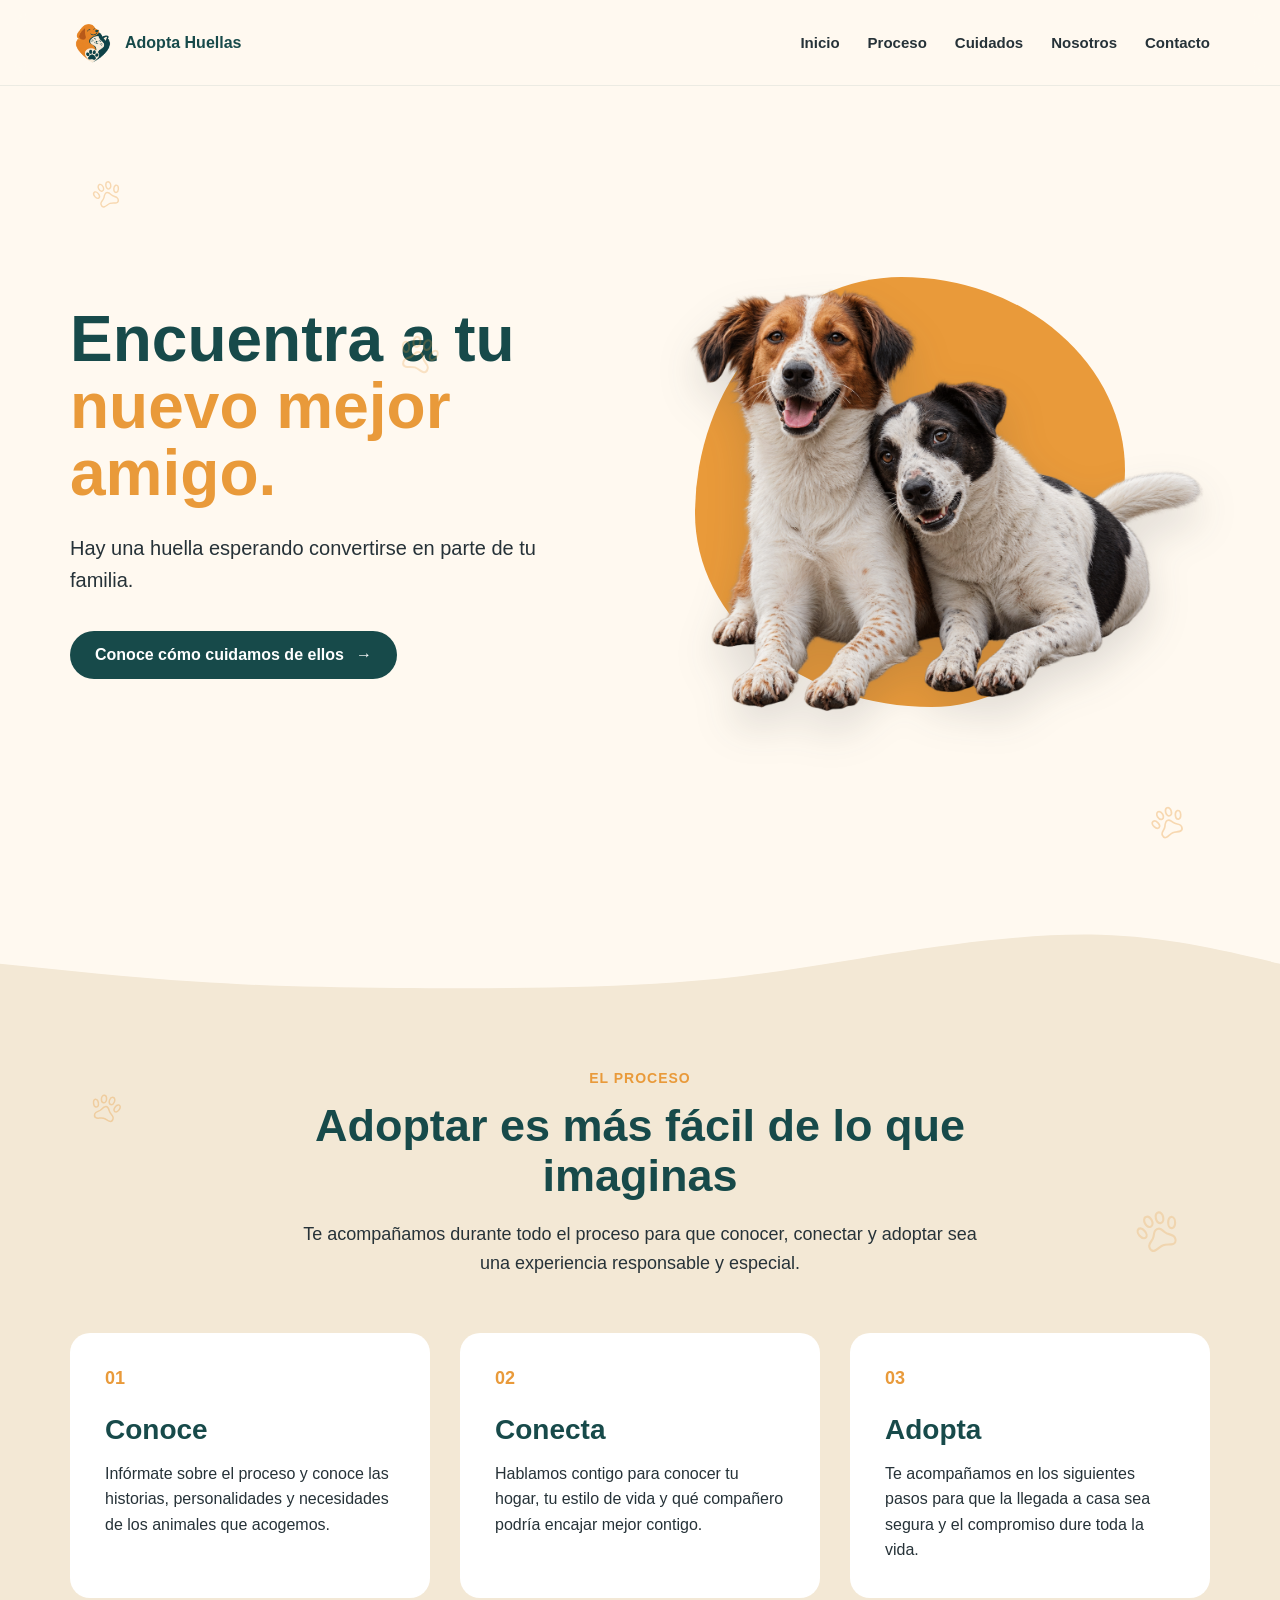
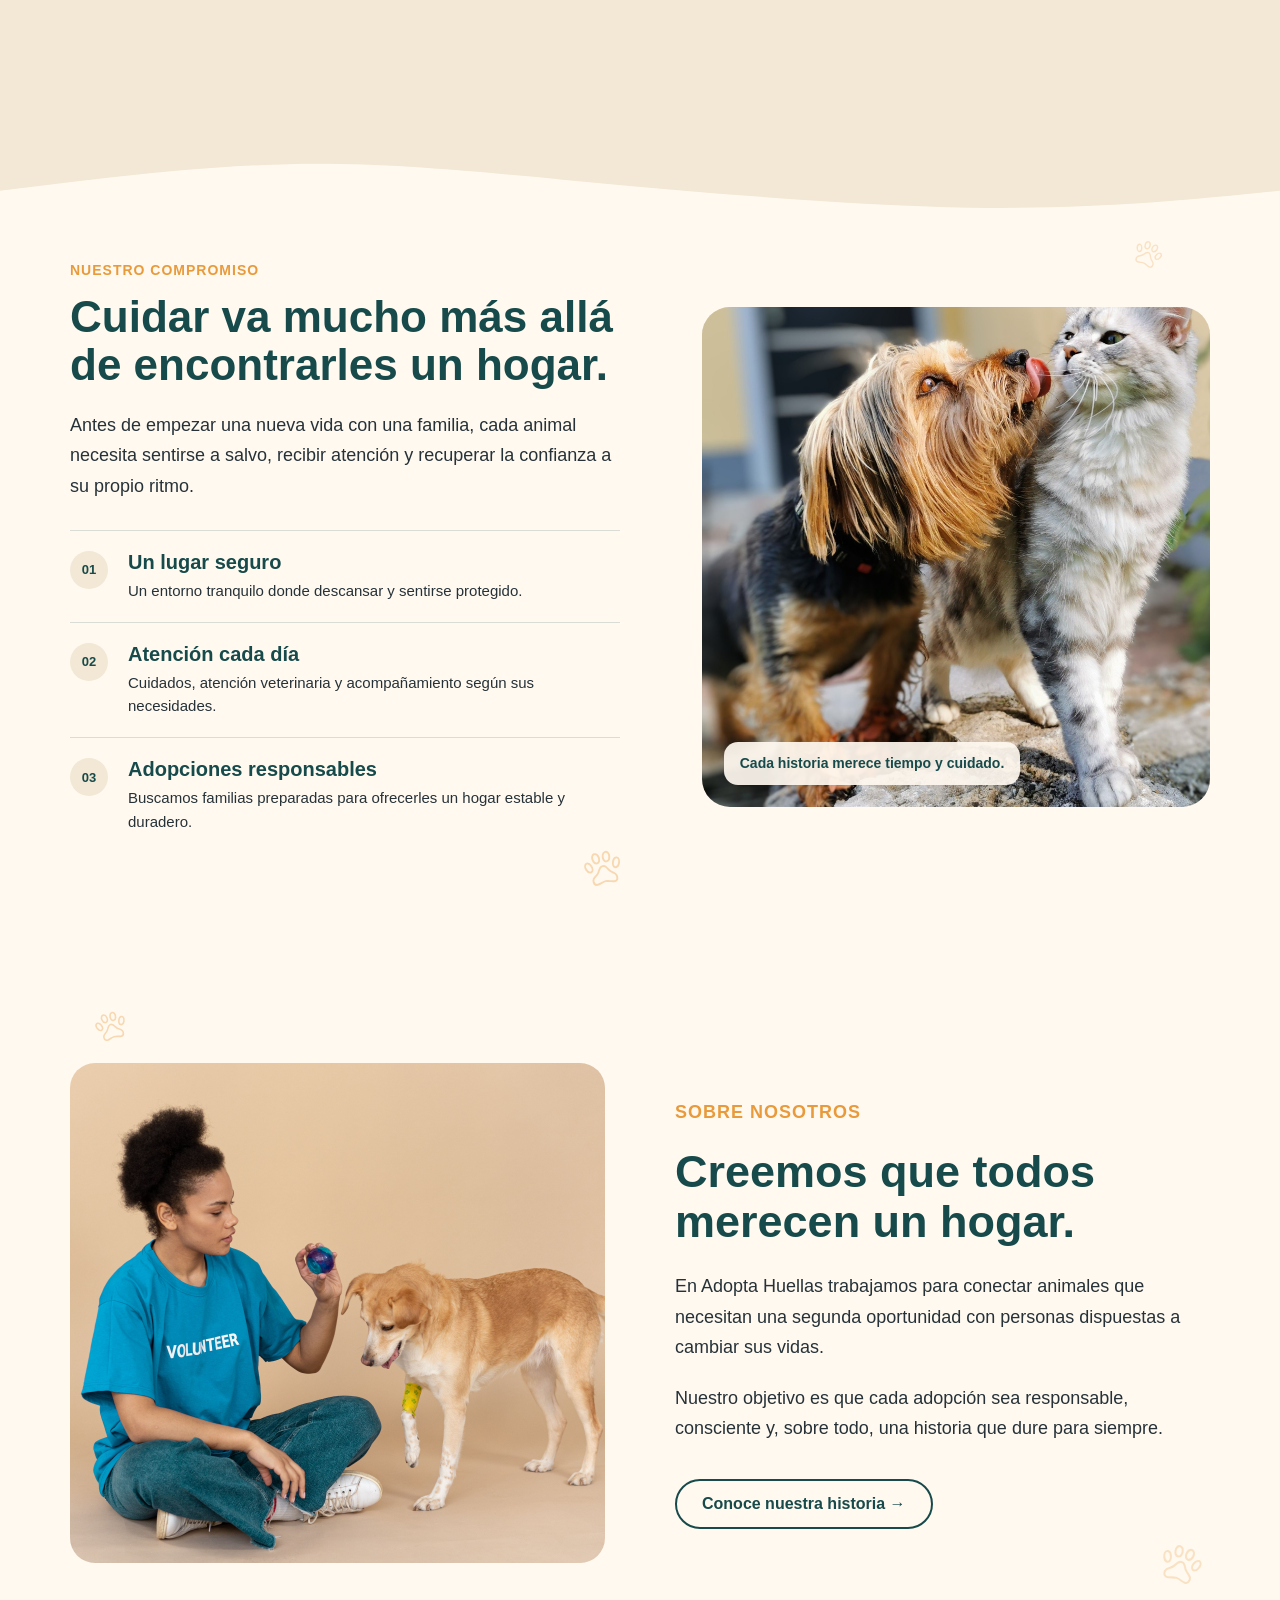
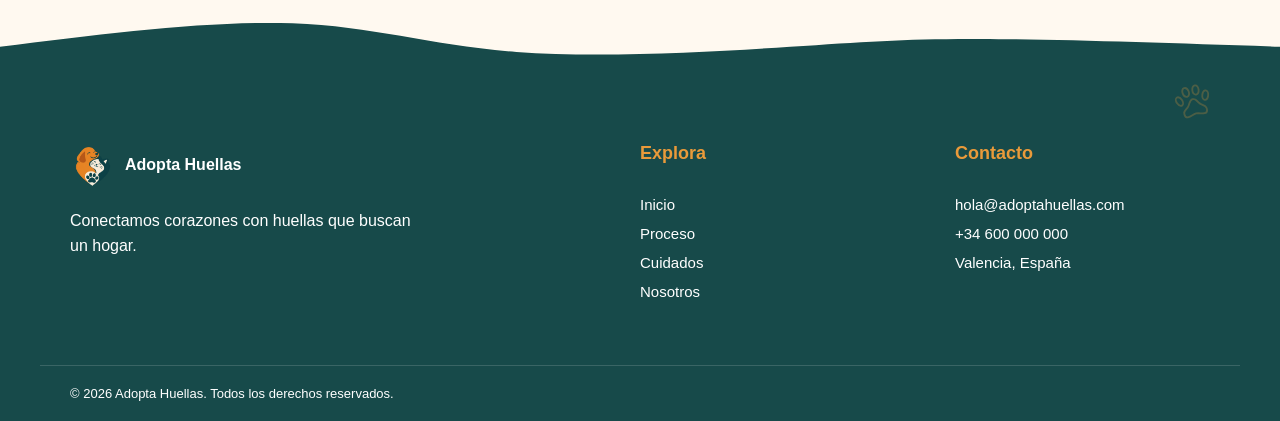
==== commit 12a054b0: "cambiando imagenes, modificando contenido" ====
--- a/index.html
+++ b/index.html
@@ -16,6 +16,7 @@
             </a>
             <div class="nav-links">
                 <a href="#inicio">Inicio</a>
+                <a href="#proceso">Proceso</a>
                 <a href="#cuidados">Cuidados</a>
                 <a href="#nosotros">Nosotros</a>
                 <a href="#contacto">Contacto</a>
@@ -24,173 +25,177 @@
     </header>
 
     <main>
+        <!-- HERO -->
         <section id="inicio" class="hero">
-
-        <svg class="decorative-paw paw-1" xmlns="http://www.w3.org/2000/svg" viewBox="0 0 24 24" fill="none" stroke="currentColor" stroke-width="1" stroke-linecap="round" stroke-linejoin="round" aria-hidden="true">
-    <path stroke="none" d="M0 0h24v24H0z" fill="none" />
-    <path d="M14.7 13.5c-1.1 -2 -1.441 -2.5 -2.7 -2.5c-1.259 0 -1.736 .755 -2.836 2.747c-.942 1.703 -2.846 1.845 -3.321 3.291c-.097 .265 -.145 .677 -.143 .962c0 1.176 .787 2 1.8 2c1.259 0 3 -1 4.5 -1s3.241 1 4.5 1c1.013 0 1.8 -.823 1.8 -2c0 -.285 -.049 -.697 -.146 -.962c-.475 -1.451 -2.512 -1.835 -3.454 -3.538" />
-    <path d="M20.188 8.082a1.039 1.039 0 0 0 -.406 -.082h-.015c-.735 .012 -1.56 .75 -1.993 1.866c-.519 1.335 -.28 2.7 .538 3.052c.129 .055 .267 .082 .406 .082c.739 0 1.575 -.742 2.011 -1.866c.516 -1.335 .273 -2.7 -.54 -3.052l-.001 0" />
-    <path d="M9.474 9c.055 0 .109 0 .163 -.011c.944 -.128 1.533 -1.346 1.32 -2.722c-.203 -1.297 -1.047 -2.267 -1.932 -2.267c-.055 0 -.109 0 -.163 .011c-.944 .128 -1.533 1.346 -1.32 2.722c.204 1.293 1.048 2.267 1.933 2.267" />
-    <path d="M16.456 6.733c.214 -1.376 -.375 -2.594 -1.32 -2.722a1.164 1.164 0 0 0 -.162 -.011c-.885 0 -1.728 .97 -1.93 2.267c-.214 1.376 .375 2.594 1.32 2.722c.054 .007 .108 .011 .162 .011c.885 0 1.73 -.974 1.93 -2.267" />
-    <path d="M5.69 12.918c.816 -.352 1.054 -1.719 .536 -3.052c-.436 -1.124 -1.271 -1.866 -2.009 -1.866c-.14 0 -.277 .027 -.407 .082c-.816 .352 -1.054 1.719 -.536 3.052c.436 1.124 1.271 1.866 2.009 1.866c.14 0 .277 -.027 .407 -.082" />
-</svg>
-
-        <svg class="decorative-paw paw-2 paw-front" xmlns="http://www.w3.org/2000/svg" viewBox="0 0 24 24" fill="none" stroke="currentColor" stroke-width="1" stroke-linecap="round" stroke-linejoin="round" aria-hidden="true">
-    <path stroke="none" d="M0 0h24v24H0z" fill="none" />
-    <path d="M14.7 13.5c-1.1 -2 -1.441 -2.5 -2.7 -2.5c-1.259 0 -1.736 .755 -2.836 2.747c-.942 1.703 -2.846 1.845 -3.321 3.291c-.097 .265 -.145 .677 -.143 .962c0 1.176 .787 2 1.8 2c1.259 0 3 -1 4.5 -1s3.241 1 4.5 1c1.013 0 1.8 -.823 1.8 -2c0 -.285 -.049 -.697 -.146 -.962c-.475 -1.451 -2.512 -1.835 -3.454 -3.538" />
-    <path d="M20.188 8.082a1.039 1.039 0 0 0 -.406 -.082h-.015c-.735 .012 -1.56 .75 -1.993 1.866c-.519 1.335 -.28 2.7 .538 3.052c.129 .055 .267 .082 .406 .082c.739 0 1.575 -.742 2.011 -1.866c.516 -1.335 .273 -2.7 -.54 -3.052l-.001 0" />
-    <path d="M9.474 9c.055 0 .109 0 .163 -.011c.944 -.128 1.533 -1.346 1.32 -2.722c-.203 -1.297 -1.047 -2.267 -1.932 -2.267c-.055 0 -.109 0 -.163 .011c-.944 .128 -1.533 1.346 -1.32 2.722c.204 1.293 1.048 2.267 1.933 2.267" />
-    <path d="M16.456 6.733c.214 -1.376 -.375 -2.594 -1.32 -2.722a1.164 1.164 0 0 0 -.162 -.011c-.885 0 -1.728 .97 -1.93 2.267c-.214 1.376 .375 2.594 1.32 2.722c.054 .007 .108 .011 .162 .011c.885 0 1.73 -.974 1.93 -2.267" />
-    <path d="M5.69 12.918c.816 -.352 1.054 -1.719 .536 -3.052c-.436 -1.124 -1.271 -1.866 -2.009 -1.866c-.14 0 -.277 .027 -.407 .082c-.816 .352 -1.054 1.719 -.536 3.052c.436 1.124 1.271 1.866 2.009 1.866c.14 0 .277 -.027 .407 -.082" />
-</svg>
-
-        <svg class="decorative-paw paw-3" xmlns="http://www.w3.org/2000/svg" viewBox="0 0 24 24" fill="none" stroke="currentColor" stroke-width="1" stroke-linecap="round" stroke-linejoin="round" aria-hidden="true">
-    <path stroke="none" d="M0 0h24v24H0z" fill="none" />
-    <path d="M14.7 13.5c-1.1 -2 -1.441 -2.5 -2.7 -2.5c-1.259 0 -1.736 .755 -2.836 2.747c-.942 1.703 -2.846 1.845 -3.321 3.291c-.097 .265 -.145 .677 -.143 .962c0 1.176 .787 2 1.8 2c1.259 0 3 -1 4.5 -1s3.241 1 4.5 1c1.013 0 1.8 -.823 1.8 -2c0 -.285 -.049 -.697 -.146 -.962c-.475 -1.451 -2.512 -1.835 -3.454 -3.538" />
-    <path d="M20.188 8.082a1.039 1.039 0 0 0 -.406 -.082h-.015c-.735 .012 -1.56 .75 -1.993 1.866c-.519 1.335 -.28 2.7 .538 3.052c.129 .055 .267 .082 .406 .082c.739 0 1.575 -.742 2.011 -1.866c.516 -1.335 .273 -2.7 -.54 -3.052l-.001 0" />
-    <path d="M9.474 9c.055 0 .109 0 .163 -.011c.944 -.128 1.533 -1.346 1.32 -2.722c-.203 -1.297 -1.047 -2.267 -1.932 -2.267c-.055 0 -.109 0 -.163 .011c-.944 .128 -1.533 1.346 -1.32 2.722c.204 1.293 1.048 2.267 1.933 2.267" />
-    <path d="M16.456 6.733c.214 -1.376 -.375 -2.594 -1.32 -2.722a1.164 1.164 0 0 0 -.162 -.011c-.885 0 -1.728 .97 -1.93 2.267c-.214 1.376 .375 2.594 1.32 2.722c.054 .007 .108 .011 .162 .011c.885 0 1.73 -.974 1.93 -2.267" />
-    <path d="M5.69 12.918c.816 -.352 1.054 -1.719 .536 -3.052c-.436 -1.124 -1.271 -1.866 -2.009 -1.866c-.14 0 -.277 .027 -.407 .082c-.816 .352 -1.054 1.719 -.536 3.052c.436 1.124 1.271 1.866 2.009 1.866c.14 0 .277 -.027 .407 -.082" />
-</svg>
-
-<div class="hero-content">
+            <svg class="decorative-paw paw-1" xmlns="http://www.w3.org/2000/svg" viewBox="0 0 24 24" fill="none" stroke="currentColor" stroke-width="1" stroke-linecap="round" stroke-linejoin="round" aria-hidden="true">
+    <path stroke="none" d="M0 0h24v24H0z" fill="none" />
+    <path d="M14.7 13.5c-1.1 -2 -1.441 -2.5 -2.7 -2.5c-1.259 0 -1.736 .755 -2.836 2.747c-.942 1.703 -2.846 1.845 -3.321 3.291c-.097 .265 -.145 .677 -.143 .962c0 1.176 .787 2 1.8 2c1.259 0 3 -1 4.5 -1s3.241 1 4.5 1c1.013 0 1.8 -.823 1.8 -2c0 -.285 -.049 -.697 -.146 -.962c-.475 -1.451 -2.512 -1.835 -3.454 -3.538" />
+    <path d="M20.188 8.082a1.039 1.039 0 0 0 -.406 -.082h-.015c-.735 .012 -1.56 .75 -1.993 1.866c-.519 1.335 -.28 2.7 .538 3.052c.129 .055 .267 .082 .406 .082c.739 0 1.575 -.742 2.011 -1.866c.516 -1.335 .273 -2.7 -.54 -3.052l-.001 0" />
+    <path d="M9.474 9c.055 0 .109 0 .163 -.011c.944 -.128 1.533 -1.346 1.32 -2.722c-.203 -1.297 -1.047 -2.267 -1.932 -2.267c-.055 0 -.109 0 -.163 .011c-.944 .128 -1.533 1.346 -1.32 2.722c.204 1.293 1.048 2.267 1.933 2.267" />
+    <path d="M16.456 6.733c.214 -1.376 -.375 -2.594 -1.32 -2.722a1.164 1.164 0 0 0 -.162 -.011c-.885 0 -1.728 .97 -1.93 2.267c-.214 1.376 .375 2.594 1.32 2.722c.054 .007 .108 .011 .162 .011c.885 0 1.73 -.974 1.93 -2.267" />
+    <path d="M5.69 12.918c.816 -.352 1.054 -1.719 .536 -3.052c-.436 -1.124 -1.271 -1.866 -2.009 -1.866c-.14 0 -.277 .027 -.407 .082c-.816 .352 -1.054 1.719 -.536 3.052c.436 1.124 1.271 1.866 2.009 1.866c.14 0 .277 -.027 .407 -.082" />
+</svg>
+            <svg class="decorative-paw paw-2 paw-front" xmlns="http://www.w3.org/2000/svg" viewBox="0 0 24 24" fill="none" stroke="currentColor" stroke-width="1" stroke-linecap="round" stroke-linejoin="round" aria-hidden="true">
+    <path stroke="none" d="M0 0h24v24H0z" fill="none" />
+    <path d="M14.7 13.5c-1.1 -2 -1.441 -2.5 -2.7 -2.5c-1.259 0 -1.736 .755 -2.836 2.747c-.942 1.703 -2.846 1.845 -3.321 3.291c-.097 .265 -.145 .677 -.143 .962c0 1.176 .787 2 1.8 2c1.259 0 3 -1 4.5 -1s3.241 1 4.5 1c1.013 0 1.8 -.823 1.8 -2c0 -.285 -.049 -.697 -.146 -.962c-.475 -1.451 -2.512 -1.835 -3.454 -3.538" />
+    <path d="M20.188 8.082a1.039 1.039 0 0 0 -.406 -.082h-.015c-.735 .012 -1.56 .75 -1.993 1.866c-.519 1.335 -.28 2.7 .538 3.052c.129 .055 .267 .082 .406 .082c.739 0 1.575 -.742 2.011 -1.866c.516 -1.335 .273 -2.7 -.54 -3.052l-.001 0" />
+    <path d="M9.474 9c.055 0 .109 0 .163 -.011c.944 -.128 1.533 -1.346 1.32 -2.722c-.203 -1.297 -1.047 -2.267 -1.932 -2.267c-.055 0 -.109 0 -.163 .011c-.944 .128 -1.533 1.346 -1.32 2.722c.204 1.293 1.048 2.267 1.933 2.267" />
+    <path d="M16.456 6.733c.214 -1.376 -.375 -2.594 -1.32 -2.722a1.164 1.164 0 0 0 -.162 -.011c-.885 0 -1.728 .97 -1.93 2.267c-.214 1.376 .375 2.594 1.32 2.722c.054 .007 .108 .011 .162 .011c.885 0 1.73 -.974 1.93 -2.267" />
+    <path d="M5.69 12.918c.816 -.352 1.054 -1.719 .536 -3.052c-.436 -1.124 -1.271 -1.866 -2.009 -1.866c-.14 0 -.277 .027 -.407 .082c-.816 .352 -1.054 1.719 -.536 3.052c.436 1.124 1.271 1.866 2.009 1.866c.14 0 .277 -.027 .407 -.082" />
+</svg>
+            <svg class="decorative-paw paw-3" xmlns="http://www.w3.org/2000/svg" viewBox="0 0 24 24" fill="none" stroke="currentColor" stroke-width="1" stroke-linecap="round" stroke-linejoin="round" aria-hidden="true">
+    <path stroke="none" d="M0 0h24v24H0z" fill="none" />
+    <path d="M14.7 13.5c-1.1 -2 -1.441 -2.5 -2.7 -2.5c-1.259 0 -1.736 .755 -2.836 2.747c-.942 1.703 -2.846 1.845 -3.321 3.291c-.097 .265 -.145 .677 -.143 .962c0 1.176 .787 2 1.8 2c1.259 0 3 -1 4.5 -1s3.241 1 4.5 1c1.013 0 1.8 -.823 1.8 -2c0 -.285 -.049 -.697 -.146 -.962c-.475 -1.451 -2.512 -1.835 -3.454 -3.538" />
+    <path d="M20.188 8.082a1.039 1.039 0 0 0 -.406 -.082h-.015c-.735 .012 -1.56 .75 -1.993 1.866c-.519 1.335 -.28 2.7 .538 3.052c.129 .055 .267 .082 .406 .082c.739 0 1.575 -.742 2.011 -1.866c.516 -1.335 .273 -2.7 -.54 -3.052l-.001 0" />
+    <path d="M9.474 9c.055 0 .109 0 .163 -.011c.944 -.128 1.533 -1.346 1.32 -2.722c-.203 -1.297 -1.047 -2.267 -1.932 -2.267c-.055 0 -.109 0 -.163 .011c-.944 .128 -1.533 1.346 -1.32 2.722c.204 1.293 1.048 2.267 1.933 2.267" />
+    <path d="M16.456 6.733c.214 -1.376 -.375 -2.594 -1.32 -2.722a1.164 1.164 0 0 0 -.162 -.011c-.885 0 -1.728 .97 -1.93 2.267c-.214 1.376 .375 2.594 1.32 2.722c.054 .007 .108 .011 .162 .011c.885 0 1.73 -.974 1.93 -2.267" />
+    <path d="M5.69 12.918c.816 -.352 1.054 -1.719 .536 -3.052c-.436 -1.124 -1.271 -1.866 -2.009 -1.866c-.14 0 -.277 .027 -.407 .082c-.816 .352 -1.054 1.719 -.536 3.052c.436 1.124 1.271 1.866 2.009 1.866c.14 0 .277 -.027 .407 -.082" />
+</svg>
+
+            <div class="hero-content">
                 <h1>Encuentra a tu <span>nuevo mejor amigo.</span></h1>
                 <p class="hero-description">Hay una huella esperando convertirse en parte de tu familia.</p>
                 <a href="#cuidados" class="hero-button">Conoce cómo cuidamos de ellos <span>→</span></a>
             </div>
+
             <div class="hero-image">
                 <div class="hero-circle"></div>
                 <img src="assets/images/img-hero.png" alt="Dos perros buscando un hogar">
             </div>
         </section>
 
-        <section id="cuidados" class="care">
-
-        <svg class="decorative-paw paw-4" xmlns="http://www.w3.org/2000/svg" viewBox="0 0 24 24" fill="none" stroke="currentColor" stroke-width="1" stroke-linecap="round" stroke-linejoin="round" aria-hidden="true">
-    <path stroke="none" d="M0 0h24v24H0z" fill="none" />
-    <path d="M14.7 13.5c-1.1 -2 -1.441 -2.5 -2.7 -2.5c-1.259 0 -1.736 .755 -2.836 2.747c-.942 1.703 -2.846 1.845 -3.321 3.291c-.097 .265 -.145 .677 -.143 .962c0 1.176 .787 2 1.8 2c1.259 0 3 -1 4.5 -1s3.241 1 4.5 1c1.013 0 1.8 -.823 1.8 -2c0 -.285 -.049 -.697 -.146 -.962c-.475 -1.451 -2.512 -1.835 -3.454 -3.538" />
-    <path d="M20.188 8.082a1.039 1.039 0 0 0 -.406 -.082h-.015c-.735 .012 -1.56 .75 -1.993 1.866c-.519 1.335 -.28 2.7 .538 3.052c.129 .055 .267 .082 .406 .082c.739 0 1.575 -.742 2.011 -1.866c.516 -1.335 .273 -2.7 -.54 -3.052l-.001 0" />
-    <path d="M9.474 9c.055 0 .109 0 .163 -.011c.944 -.128 1.533 -1.346 1.32 -2.722c-.203 -1.297 -1.047 -2.267 -1.932 -2.267c-.055 0 -.109 0 -.163 .011c-.944 .128 -1.533 1.346 -1.32 2.722c.204 1.293 1.048 2.267 1.933 2.267" />
-    <path d="M16.456 6.733c.214 -1.376 -.375 -2.594 -1.32 -2.722a1.164 1.164 0 0 0 -.162 -.011c-.885 0 -1.728 .97 -1.93 2.267c-.214 1.376 .375 2.594 1.32 2.722c.054 .007 .108 .011 .162 .011c.885 0 1.73 -.974 1.93 -2.267" />
-    <path d="M5.69 12.918c.816 -.352 1.054 -1.719 .536 -3.052c-.436 -1.124 -1.271 -1.866 -2.009 -1.866c-.14 0 -.277 .027 -.407 .082c-.816 .352 -1.054 1.719 -.536 3.052c.436 1.124 1.271 1.866 2.009 1.866c.14 0 .277 -.027 .407 -.082" />
-</svg>
-
-        <svg class="decorative-paw paw-5 paw-front" xmlns="http://www.w3.org/2000/svg" viewBox="0 0 24 24" fill="none" stroke="currentColor" stroke-width="1" stroke-linecap="round" stroke-linejoin="round" aria-hidden="true">
-    <path stroke="none" d="M0 0h24v24H0z" fill="none" />
-    <path d="M14.7 13.5c-1.1 -2 -1.441 -2.5 -2.7 -2.5c-1.259 0 -1.736 .755 -2.836 2.747c-.942 1.703 -2.846 1.845 -3.321 3.291c-.097 .265 -.145 .677 -.143 .962c0 1.176 .787 2 1.8 2c1.259 0 3 -1 4.5 -1s3.241 1 4.5 1c1.013 0 1.8 -.823 1.8 -2c0 -.285 -.049 -.697 -.146 -.962c-.475 -1.451 -2.512 -1.835 -3.454 -3.538" />
-    <path d="M20.188 8.082a1.039 1.039 0 0 0 -.406 -.082h-.015c-.735 .012 -1.56 .75 -1.993 1.866c-.519 1.335 -.28 2.7 .538 3.052c.129 .055 .267 .082 .406 .082c.739 0 1.575 -.742 2.011 -1.866c.516 -1.335 .273 -2.7 -.54 -3.052l-.001 0" />
-    <path d="M9.474 9c.055 0 .109 0 .163 -.011c.944 -.128 1.533 -1.346 1.32 -2.722c-.203 -1.297 -1.047 -2.267 -1.932 -2.267c-.055 0 -.109 0 -.163 .011c-.944 .128 -1.533 1.346 -1.32 2.722c.204 1.293 1.048 2.267 1.933 2.267" />
-    <path d="M16.456 6.733c.214 -1.376 -.375 -2.594 -1.32 -2.722a1.164 1.164 0 0 0 -.162 -.011c-.885 0 -1.728 .97 -1.93 2.267c-.214 1.376 .375 2.594 1.32 2.722c.054 .007 .108 .011 .162 .011c.885 0 1.73 -.974 1.93 -2.267" />
-    <path d="M5.69 12.918c.816 -.352 1.054 -1.719 .536 -3.052c-.436 -1.124 -1.271 -1.866 -2.009 -1.866c-.14 0 -.277 .027 -.407 .082c-.816 .352 -1.054 1.719 -.536 3.052c.436 1.124 1.271 1.866 2.009 1.866c.14 0 .277 -.027 .407 -.082" />
-</svg>
-
-<div class="care-wave" aria-hidden="true">
-                <svg viewBox="0 0 1440 390" xmlns="http://www.w3.org/2000/svg" preserveAspectRatio="none">
-                    <path d="M 0,400 L 0,150 C 74.46923076923076,166.08717948717947 148.93846153846152,182.17435897435897 219,192 C 289.0615384615385,201.82564102564103 354.71538461538466,205.38974358974357 448,207 C 541.2846153846153,208.61025641025643 662.1999999999998,208.26666666666665 758,194 C 853.8000000000002,179.73333333333335 924.4846153846154,151.54358974358973 1002,126 C 1079.5153846153846,100.45641025641025 1163.8615384615384,77.55897435897435 1238,82 C 1312.1384615384616,86.44102564102565 1376.0692307692307,118.22051282051282 1440,150 L 1440,400 L 0,400 Z" fill="#F3E8D5" />
-                </svg>
-            </div>
+        <!-- PROCESO DE ADOPCIÓN -->
+        <section id="proceso" class="process-section">
+            <svg class="decorative-paw paw-4" xmlns="http://www.w3.org/2000/svg" viewBox="0 0 24 24" fill="none" stroke="currentColor" stroke-width="1" stroke-linecap="round" stroke-linejoin="round" aria-hidden="true">
+    <path stroke="none" d="M0 0h24v24H0z" fill="none" />
+    <path d="M14.7 13.5c-1.1 -2 -1.441 -2.5 -2.7 -2.5c-1.259 0 -1.736 .755 -2.836 2.747c-.942 1.703 -2.846 1.845 -3.321 3.291c-.097 .265 -.145 .677 -.143 .962c0 1.176 .787 2 1.8 2c1.259 0 3 -1 4.5 -1s3.241 1 4.5 1c1.013 0 1.8 -.823 1.8 -2c0 -.285 -.049 -.697 -.146 -.962c-.475 -1.451 -2.512 -1.835 -3.454 -3.538" />
+    <path d="M20.188 8.082a1.039 1.039 0 0 0 -.406 -.082h-.015c-.735 .012 -1.56 .75 -1.993 1.866c-.519 1.335 -.28 2.7 .538 3.052c.129 .055 .267 .082 .406 .082c.739 0 1.575 -.742 2.011 -1.866c.516 -1.335 .273 -2.7 -.54 -3.052l-.001 0" />
+    <path d="M9.474 9c.055 0 .109 0 .163 -.011c.944 -.128 1.533 -1.346 1.32 -2.722c-.203 -1.297 -1.047 -2.267 -1.932 -2.267c-.055 0 -.109 0 -.163 .011c-.944 .128 -1.533 1.346 -1.32 2.722c.204 1.293 1.048 2.267 1.933 2.267" />
+    <path d="M16.456 6.733c.214 -1.376 -.375 -2.594 -1.32 -2.722a1.164 1.164 0 0 0 -.162 -.011c-.885 0 -1.728 .97 -1.93 2.267c-.214 1.376 .375 2.594 1.32 2.722c.054 .007 .108 .011 .162 .011c.885 0 1.73 -.974 1.93 -2.267" />
+    <path d="M5.69 12.918c.816 -.352 1.054 -1.719 .536 -3.052c-.436 -1.124 -1.271 -1.866 -2.009 -1.866c-.14 0 -.277 .027 -.407 .082c-.816 .352 -1.054 1.719 -.536 3.052c.436 1.124 1.271 1.866 2.009 1.866c.14 0 .277 -.027 .407 -.082" />
+</svg>
+            <svg class="decorative-paw paw-5 paw-front" xmlns="http://www.w3.org/2000/svg" viewBox="0 0 24 24" fill="none" stroke="currentColor" stroke-width="1" stroke-linecap="round" stroke-linejoin="round" aria-hidden="true">
+    <path stroke="none" d="M0 0h24v24H0z" fill="none" />
+    <path d="M14.7 13.5c-1.1 -2 -1.441 -2.5 -2.7 -2.5c-1.259 0 -1.736 .755 -2.836 2.747c-.942 1.703 -2.846 1.845 -3.321 3.291c-.097 .265 -.145 .677 -.143 .962c0 1.176 .787 2 1.8 2c1.259 0 3 -1 4.5 -1s3.241 1 4.5 1c1.013 0 1.8 -.823 1.8 -2c0 -.285 -.049 -.697 -.146 -.962c-.475 -1.451 -2.512 -1.835 -3.454 -3.538" />
+    <path d="M20.188 8.082a1.039 1.039 0 0 0 -.406 -.082h-.015c-.735 .012 -1.56 .75 -1.993 1.866c-.519 1.335 -.28 2.7 .538 3.052c.129 .055 .267 .082 .406 .082c.739 0 1.575 -.742 2.011 -1.866c.516 -1.335 .273 -2.7 -.54 -3.052l-.001 0" />
+    <path d="M9.474 9c.055 0 .109 0 .163 -.011c.944 -.128 1.533 -1.346 1.32 -2.722c-.203 -1.297 -1.047 -2.267 -1.932 -2.267c-.055 0 -.109 0 -.163 .011c-.944 .128 -1.533 1.346 -1.32 2.722c.204 1.293 1.048 2.267 1.933 2.267" />
+    <path d="M16.456 6.733c.214 -1.376 -.375 -2.594 -1.32 -2.722a1.164 1.164 0 0 0 -.162 -.011c-.885 0 -1.728 .97 -1.93 2.267c-.214 1.376 .375 2.594 1.32 2.722c.054 .007 .108 .011 .162 .011c.885 0 1.73 -.974 1.93 -2.267" />
+    <path d="M5.69 12.918c.816 -.352 1.054 -1.719 .536 -3.052c-.436 -1.124 -1.271 -1.866 -2.009 -1.866c-.14 0 -.277 .027 -.407 .082c-.816 .352 -1.054 1.719 -.536 3.052c.436 1.124 1.271 1.866 2.009 1.866c.14 0 .277 -.027 .407 -.082" />
+</svg>
+            <div class="process-wave" aria-hidden="true">
+            <svg viewBox="0 0 1440 400" xmlns="http://www.w3.org/2000/svg" preserveAspectRatio="none">
+                <path d="M 0,400 L 0,150 C 74.46923076923076,166.08717948717947 148.93846153846152,182.17435897435897 219,192 C 289.0615384615385,201.82564102564103 354.71538461538466,205.38974358974357 448,207 C 541.2846153846153,208.61025641025643 662.1999999999998,208.26666666666665 758,194 C 853.8000000000002,179.73333333333335 924.4846153846154,151.54358974358973 1002,126 C 1079.5153846153846,100.45641025641025 1163.8615384615384,77.55897435897435 1238,82 C 1312.1384615384616,86.44102564102565 1376.0692307692307,118.22051282051282 1440,150 L 1440,400 L 0,400 Z" fill="#F3E8D5" />
+            </svg>
+        </div>
 
             <div class="section-header">
-                <p class="section-label">NUESTRO COMPROMISO</p>
-                <h2>Cuidamos de ellos hasta que llegue su momento</h2>
-                <p>Cada animal que llega a Adopta Huellas necesita algo diferente. Les damos tiempo, cuidados y un lugar seguro mientras buscamos la familia adecuada para ellos.</p>
-            </div>
-
-            <div class="care-grid">
-                <article class="care-card">
-                    <div class="care-number">01</div>
-                    <h3>Rescate y acogida</h3>
-                    <p>Cuando un animal necesita ayuda, le ofrecemos un lugar seguro y estudiamos su situación para entender qué necesita.</p>
-                </article>
-                <article class="care-card">
-                    <div class="care-number">02</div>
-                    <h3>Cuidados diarios</h3>
-                    <p>Alimentación, atención veterinaria, descanso y acompañamiento. Cada animal tiene sus propios tiempos y necesidades.</p>
-                </article>
-                <article class="care-card">
-                    <div class="care-number">03</div>
-                    <h3>Adopciones responsables</h3>
-                    <p>No buscamos simplemente encontrar un hogar. Queremos que cada adopción sea una relación adecuada y duradera para ambas partes.</p>
-                </article>
-            </div>
-
-            <div class="care-button">
-                <a href="animales.html">Conoce sus historias →</a>
-            </div>
-        </section>
-
-        <div class="care-transition" aria-hidden="true">
-            <svg viewBox="0 0 1440 390" xmlns="http://www.w3.org/2000/svg" preserveAspectRatio="none">
-                <path d="M 0,400 L 0,150 C 104.82142857142858,124.85714285714286 209.64285714285717,99.71428571428572 347,105 C 484.35714285714283,110.28571428571429 654.2499999999999,146 786,175 C 917.7500000000001,204 1011.3571428571429,226.2857142857143 1114,221 C 1216.642857142857,215.71428571428572 1328.3214285714284,182.85714285714286 1440,150 L 1440,400 L 0,400 Z" fill="#F3E8D5" transform="rotate(-180 720 200)" />
-            </svg>
-        </div>
-
-        <section id="como-funciona" class="how-it-works">
-
-        <svg class="decorative-paw paw-6 paw-front" xmlns="http://www.w3.org/2000/svg" viewBox="0 0 24 24" fill="none" stroke="currentColor" stroke-width="1" stroke-linecap="round" stroke-linejoin="round" aria-hidden="true">
-    <path stroke="none" d="M0 0h24v24H0z" fill="none" />
-    <path d="M14.7 13.5c-1.1 -2 -1.441 -2.5 -2.7 -2.5c-1.259 0 -1.736 .755 -2.836 2.747c-.942 1.703 -2.846 1.845 -3.321 3.291c-.097 .265 -.145 .677 -.143 .962c0 1.176 .787 2 1.8 2c1.259 0 3 -1 4.5 -1s3.241 1 4.5 1c1.013 0 1.8 -.823 1.8 -2c0 -.285 -.049 -.697 -.146 -.962c-.475 -1.451 -2.512 -1.835 -3.454 -3.538" />
-    <path d="M20.188 8.082a1.039 1.039 0 0 0 -.406 -.082h-.015c-.735 .012 -1.56 .75 -1.993 1.866c-.519 1.335 -.28 2.7 .538 3.052c.129 .055 .267 .082 .406 .082c.739 0 1.575 -.742 2.011 -1.866c.516 -1.335 .273 -2.7 -.54 -3.052l-.001 0" />
-    <path d="M9.474 9c.055 0 .109 0 .163 -.011c.944 -.128 1.533 -1.346 1.32 -2.722c-.203 -1.297 -1.047 -2.267 -1.932 -2.267c-.055 0 -.109 0 -.163 .011c-.944 .128 -1.533 1.346 -1.32 2.722c.204 1.293 1.048 2.267 1.933 2.267" />
-    <path d="M16.456 6.733c.214 -1.376 -.375 -2.594 -1.32 -2.722a1.164 1.164 0 0 0 -.162 -.011c-.885 0 -1.728 .97 -1.93 2.267c-.214 1.376 .375 2.594 1.32 2.722c.054 .007 .108 .011 .162 .011c.885 0 1.73 -.974 1.93 -2.267" />
-    <path d="M5.69 12.918c.816 -.352 1.054 -1.719 .536 -3.052c-.436 -1.124 -1.271 -1.866 -2.009 -1.866c-.14 0 -.277 .027 -.407 .082c-.816 .352 -1.054 1.719 -.536 3.052c.436 1.124 1.271 1.866 2.009 1.866c.14 0 .277 -.027 .407 -.082" />
-</svg>
-
-        <svg class="decorative-paw paw-7" xmlns="http://www.w3.org/2000/svg" viewBox="0 0 24 24" fill="none" stroke="currentColor" stroke-width="1" stroke-linecap="round" stroke-linejoin="round" aria-hidden="true">
-    <path stroke="none" d="M0 0h24v24H0z" fill="none" />
-    <path d="M14.7 13.5c-1.1 -2 -1.441 -2.5 -2.7 -2.5c-1.259 0 -1.736 .755 -2.836 2.747c-.942 1.703 -2.846 1.845 -3.321 3.291c-.097 .265 -.145 .677 -.143 .962c0 1.176 .787 2 1.8 2c1.259 0 3 -1 4.5 -1s3.241 1 4.5 1c1.013 0 1.8 -.823 1.8 -2c0 -.285 -.049 -.697 -.146 -.962c-.475 -1.451 -2.512 -1.835 -3.454 -3.538" />
-    <path d="M20.188 8.082a1.039 1.039 0 0 0 -.406 -.082h-.015c-.735 .012 -1.56 .75 -1.993 1.866c-.519 1.335 -.28 2.7 .538 3.052c.129 .055 .267 .082 .406 .082c.739 0 1.575 -.742 2.011 -1.866c.516 -1.335 .273 -2.7 -.54 -3.052l-.001 0" />
-    <path d="M9.474 9c.055 0 .109 0 .163 -.011c.944 -.128 1.533 -1.346 1.32 -2.722c-.203 -1.297 -1.047 -2.267 -1.932 -2.267c-.055 0 -.109 0 -.163 .011c-.944 .128 -1.533 1.346 -1.32 2.722c.204 1.293 1.048 2.267 1.933 2.267" />
-    <path d="M16.456 6.733c.214 -1.376 -.375 -2.594 -1.32 -2.722a1.164 1.164 0 0 0 -.162 -.011c-.885 0 -1.728 .97 -1.93 2.267c-.214 1.376 .375 2.594 1.32 2.722c.054 .007 .108 .011 .162 .011c.885 0 1.73 -.974 1.93 -2.267" />
-    <path d="M5.69 12.918c.816 -.352 1.054 -1.719 .536 -3.052c-.436 -1.124 -1.271 -1.866 -2.009 -1.866c-.14 0 -.277 .027 -.407 .082c-.816 .352 -1.054 1.719 -.536 3.052c.436 1.124 1.271 1.866 2.009 1.866c.14 0 .277 -.027 .407 -.082" />
-</svg>
-
-<div class="section-header">
                 <p class="section-label">EL PROCESO</p>
                 <h2>Adoptar es más fácil de lo que imaginas</h2>
-                <p>Te acompañamos durante todo el proceso para que encontrar a tu nuevo compañero sea una experiencia especial.</p>
+                <p>Te acompañamos durante todo el proceso para que conocer, conectar y adoptar sea una experiencia responsable y especial.</p>
             </div>
 
             <div class="steps">
                 <article class="step">
                     <div class="step-number">01</div>
                     <h3>Conoce</h3>
-                    <p>Descubre nuestros animales, conoce sus historias, personalidades y necesidades.</p>
+                    <p>Infórmate sobre el proceso y conoce las historias, personalidades y necesidades de los animales que acogemos.</p>
                 </article>
                 <article class="step">
                     <div class="step-number">02</div>
                     <h3>Conecta</h3>
-                    <p>Encuentra ese compañero con el que sientas que existe una conexión especial.</p>
+                    <p>Hablamos contigo para conocer tu hogar, tu estilo de vida y qué compañero podría encajar mejor contigo.</p>
                 </article>
                 <article class="step">
                     <div class="step-number">03</div>
                     <h3>Adopta</h3>
-                    <p>Completa el proceso de adopción y prepárate para comenzar una nueva historia juntos.</p>
+                    <p>Te acompañamos en los siguientes pasos para que la llegada a casa sea segura y el compromiso dure toda la vida.</p>
                 </article>
             </div>
         </section>
 
+        <div class="process-transition" aria-hidden="true">
+        <svg viewBox="0 0 1440 400" xmlns="http://www.w3.org/2000/svg" preserveAspectRatio="none">
+            <path d="M 0,400 L 0,150 C 104.82142857142858,124.85714285714286 209.64285714285717,99.71428571428572 347,105 C 484.35714285714283,110.28571428571429 654.2499999999999,146 786,175 C 917.7500000000001,204 1011.3571428571429,226.2857142857143 1114,221 C 1216.642857142857,215.71428571428572 1328.3214285714284,182.85714285714286 1440,150 L 1440,400 L 0,400 Z" fill="#F3E8D5" transform="rotate(-180 720 200)" />
+        </svg>
+    </div>
+
+        <!-- NUESTRO COMPROMISO: COMPOSICIÓN EDITORIAL CON FOTO -->
+        <section id="cuidados" class="commitment">
+            <svg class="decorative-paw paw-6 paw-front" xmlns="http://www.w3.org/2000/svg" viewBox="0 0 24 24" fill="none" stroke="currentColor" stroke-width="1" stroke-linecap="round" stroke-linejoin="round" aria-hidden="true">
+    <path stroke="none" d="M0 0h24v24H0z" fill="none" />
+    <path d="M14.7 13.5c-1.1 -2 -1.441 -2.5 -2.7 -2.5c-1.259 0 -1.736 .755 -2.836 2.747c-.942 1.703 -2.846 1.845 -3.321 3.291c-.097 .265 -.145 .677 -.143 .962c0 1.176 .787 2 1.8 2c1.259 0 3 -1 4.5 -1s3.241 1 4.5 1c1.013 0 1.8 -.823 1.8 -2c0 -.285 -.049 -.697 -.146 -.962c-.475 -1.451 -2.512 -1.835 -3.454 -3.538" />
+    <path d="M20.188 8.082a1.039 1.039 0 0 0 -.406 -.082h-.015c-.735 .012 -1.56 .75 -1.993 1.866c-.519 1.335 -.28 2.7 .538 3.052c.129 .055 .267 .082 .406 .082c.739 0 1.575 -.742 2.011 -1.866c.516 -1.335 .273 -2.7 -.54 -3.052l-.001 0" />
+    <path d="M9.474 9c.055 0 .109 0 .163 -.011c.944 -.128 1.533 -1.346 1.32 -2.722c-.203 -1.297 -1.047 -2.267 -1.932 -2.267c-.055 0 -.109 0 -.163 .011c-.944 .128 -1.533 1.346 -1.32 2.722c.204 1.293 1.048 2.267 1.933 2.267" />
+    <path d="M16.456 6.733c.214 -1.376 -.375 -2.594 -1.32 -2.722a1.164 1.164 0 0 0 -.162 -.011c-.885 0 -1.728 .97 -1.93 2.267c-.214 1.376 .375 2.594 1.32 2.722c.054 .007 .108 .011 .162 .011c.885 0 1.73 -.974 1.93 -2.267" />
+    <path d="M5.69 12.918c.816 -.352 1.054 -1.719 .536 -3.052c-.436 -1.124 -1.271 -1.866 -2.009 -1.866c-.14 0 -.277 .027 -.407 .082c-.816 .352 -1.054 1.719 -.536 3.052c.436 1.124 1.271 1.866 2.009 1.866c.14 0 .277 -.027 .407 -.082" />
+</svg>
+            <svg class="decorative-paw paw-7" xmlns="http://www.w3.org/2000/svg" viewBox="0 0 24 24" fill="none" stroke="currentColor" stroke-width="1" stroke-linecap="round" stroke-linejoin="round" aria-hidden="true">
+    <path stroke="none" d="M0 0h24v24H0z" fill="none" />
+    <path d="M14.7 13.5c-1.1 -2 -1.441 -2.5 -2.7 -2.5c-1.259 0 -1.736 .755 -2.836 2.747c-.942 1.703 -2.846 1.845 -3.321 3.291c-.097 .265 -.145 .677 -.143 .962c0 1.176 .787 2 1.8 2c1.259 0 3 -1 4.5 -1s3.241 1 4.5 1c1.013 0 1.8 -.823 1.8 -2c0 -.285 -.049 -.697 -.146 -.962c-.475 -1.451 -2.512 -1.835 -3.454 -3.538" />
+    <path d="M20.188 8.082a1.039 1.039 0 0 0 -.406 -.082h-.015c-.735 .012 -1.56 .75 -1.993 1.866c-.519 1.335 -.28 2.7 .538 3.052c.129 .055 .267 .082 .406 .082c.739 0 1.575 -.742 2.011 -1.866c.516 -1.335 .273 -2.7 -.54 -3.052l-.001 0" />
+    <path d="M9.474 9c.055 0 .109 0 .163 -.011c.944 -.128 1.533 -1.346 1.32 -2.722c-.203 -1.297 -1.047 -2.267 -1.932 -2.267c-.055 0 -.109 0 -.163 .011c-.944 .128 -1.533 1.346 -1.32 2.722c.204 1.293 1.048 2.267 1.933 2.267" />
+    <path d="M16.456 6.733c.214 -1.376 -.375 -2.594 -1.32 -2.722a1.164 1.164 0 0 0 -.162 -.011c-.885 0 -1.728 .97 -1.93 2.267c-.214 1.376 .375 2.594 1.32 2.722c.054 .007 .108 .011 .162 .011c.885 0 1.73 -.974 1.93 -2.267" />
+    <path d="M5.69 12.918c.816 -.352 1.054 -1.719 .536 -3.052c-.436 -1.124 -1.271 -1.866 -2.009 -1.866c-.14 0 -.277 .027 -.407 .082c-.816 .352 -1.054 1.719 -.536 3.052c.436 1.124 1.271 1.866 2.009 1.866c.14 0 .277 -.027 .407 -.082" />
+</svg>
+
+            <div class="commitment-layout">
+                <figure class="commitment-photo">
+                    <img src="assets/images/animal-care.jpg" alt="Dos perros descansan juntos al aire libre">
+                    <figcaption class="commitment-photo-caption">Cada historia merece tiempo y cuidado.</figcaption>
+                </figure>
+
+                <div class="commitment-content">
+                    <p class="section-label">NUESTRO COMPROMISO</p>
+                    <h2>Cuidar va mucho más allá de encontrarles un hogar.</h2>
+                    <p class="commitment-intro">Antes de empezar una nueva vida con una familia, cada animal necesita sentirse a salvo, recibir atención y recuperar la confianza a su propio ritmo.</p>
+
+                    <div class="commitment-list">
+                        <article class="commitment-point">
+                            <span class="commitment-number">01</span>
+                            <div>
+                                <h3>Un lugar seguro</h3>
+                                <p>Un entorno tranquilo donde descansar y sentirse protegido.</p>
+                            </div>
+                        </article>
+                        <article class="commitment-point">
+                            <span class="commitment-number">02</span>
+                            <div>
+                                <h3>Atención cada día</h3>
+                                <p>Cuidados, atención veterinaria y acompañamiento según sus necesidades.</p>
+                            </div>
+                        </article>
+                        <article class="commitment-point">
+                            <span class="commitment-number">03</span>
+                            <div>
+                                <h3>Adopciones responsables</h3>
+                                <p>Buscamos familias preparadas para ofrecerles un hogar estable y duradero.</p>
+                            </div>
+                        </article>
+                    </div>
+                </div>
+            </div>
+        </section>
+
+        <!-- SOBRE NOSOTROS -->
         <section id="nosotros" class="about">
-
-        <svg class="decorative-paw paw-8" xmlns="http://www.w3.org/2000/svg" viewBox="0 0 24 24" fill="none" stroke="currentColor" stroke-width="1" stroke-linecap="round" stroke-linejoin="round" aria-hidden="true">
-    <path stroke="none" d="M0 0h24v24H0z" fill="none" />
-    <path d="M14.7 13.5c-1.1 -2 -1.441 -2.5 -2.7 -2.5c-1.259 0 -1.736 .755 -2.836 2.747c-.942 1.703 -2.846 1.845 -3.321 3.291c-.097 .265 -.145 .677 -.143 .962c0 1.176 .787 2 1.8 2c1.259 0 3 -1 4.5 -1s3.241 1 4.5 1c1.013 0 1.8 -.823 1.8 -2c0 -.285 -.049 -.697 -.146 -.962c-.475 -1.451 -2.512 -1.835 -3.454 -3.538" />
-    <path d="M20.188 8.082a1.039 1.039 0 0 0 -.406 -.082h-.015c-.735 .012 -1.56 .75 -1.993 1.866c-.519 1.335 -.28 2.7 .538 3.052c.129 .055 .267 .082 .406 .082c.739 0 1.575 -.742 2.011 -1.866c.516 -1.335 .273 -2.7 -.54 -3.052l-.001 0" />
-    <path d="M9.474 9c.055 0 .109 0 .163 -.011c.944 -.128 1.533 -1.346 1.32 -2.722c-.203 -1.297 -1.047 -2.267 -1.932 -2.267c-.055 0 -.109 0 -.163 .011c-.944 .128 -1.533 1.346 -1.32 2.722c.204 1.293 1.048 2.267 1.933 2.267" />
-    <path d="M16.456 6.733c.214 -1.376 -.375 -2.594 -1.32 -2.722a1.164 1.164 0 0 0 -.162 -.011c-.885 0 -1.728 .97 -1.93 2.267c-.214 1.376 .375 2.594 1.32 2.722c.054 .007 .108 .011 .162 .011c.885 0 1.73 -.974 1.93 -2.267" />
-    <path d="M5.69 12.918c.816 -.352 1.054 -1.719 .536 -3.052c-.436 -1.124 -1.271 -1.866 -2.009 -1.866c-.14 0 -.277 .027 -.407 .082c-.816 .352 -1.054 1.719 -.536 3.052c.436 1.124 1.271 1.866 2.009 1.866c.14 0 .277 -.027 .407 -.082" />
-</svg>
-
-        <svg class="decorative-paw paw-9 paw-front" xmlns="http://www.w3.org/2000/svg" viewBox="0 0 24 24" fill="none" stroke="currentColor" stroke-width="1" stroke-linecap="round" stroke-linejoin="round" aria-hidden="true">
-    <path stroke="none" d="M0 0h24v24H0z" fill="none" />
-    <path d="M14.7 13.5c-1.1 -2 -1.441 -2.5 -2.7 -2.5c-1.259 0 -1.736 .755 -2.836 2.747c-.942 1.703 -2.846 1.845 -3.321 3.291c-.097 .265 -.145 .677 -.143 .962c0 1.176 .787 2 1.8 2c1.259 0 3 -1 4.5 -1s3.241 1 4.5 1c1.013 0 1.8 -.823 1.8 -2c0 -.285 -.049 -.697 -.146 -.962c-.475 -1.451 -2.512 -1.835 -3.454 -3.538" />
-    <path d="M20.188 8.082a1.039 1.039 0 0 0 -.406 -.082h-.015c-.735 .012 -1.56 .75 -1.993 1.866c-.519 1.335 -.28 2.7 .538 3.052c.129 .055 .267 .082 .406 .082c.739 0 1.575 -.742 2.011 -1.866c.516 -1.335 .273 -2.7 -.54 -3.052l-.001 0" />
-    <path d="M9.474 9c.055 0 .109 0 .163 -.011c.944 -.128 1.533 -1.346 1.32 -2.722c-.203 -1.297 -1.047 -2.267 -1.932 -2.267c-.055 0 -.109 0 -.163 .011c-.944 .128 -1.533 1.346 -1.32 2.722c.204 1.293 1.048 2.267 1.933 2.267" />
-    <path d="M16.456 6.733c.214 -1.376 -.375 -2.594 -1.32 -2.722a1.164 1.164 0 0 0 -.162 -.011c-.885 0 -1.728 .97 -1.93 2.267c-.214 1.376 .375 2.594 1.32 2.722c.054 .007 .108 .011 .162 .011c.885 0 1.73 -.974 1.93 -2.267" />
-    <path d="M5.69 12.918c.816 -.352 1.054 -1.719 .536 -3.052c-.436 -1.124 -1.271 -1.866 -2.009 -1.866c-.14 0 -.277 .027 -.407 .082c-.816 .352 -1.054 1.719 -.536 3.052c.436 1.124 1.271 1.866 2.009 1.866c.14 0 .277 -.027 .407 -.082" />
-</svg>
-
-<div class="about-image">
+            <svg class="decorative-paw paw-8" xmlns="http://www.w3.org/2000/svg" viewBox="0 0 24 24" fill="none" stroke="currentColor" stroke-width="1" stroke-linecap="round" stroke-linejoin="round" aria-hidden="true">
+    <path stroke="none" d="M0 0h24v24H0z" fill="none" />
+    <path d="M14.7 13.5c-1.1 -2 -1.441 -2.5 -2.7 -2.5c-1.259 0 -1.736 .755 -2.836 2.747c-.942 1.703 -2.846 1.845 -3.321 3.291c-.097 .265 -.145 .677 -.143 .962c0 1.176 .787 2 1.8 2c1.259 0 3 -1 4.5 -1s3.241 1 4.5 1c1.013 0 1.8 -.823 1.8 -2c0 -.285 -.049 -.697 -.146 -.962c-.475 -1.451 -2.512 -1.835 -3.454 -3.538" />
+    <path d="M20.188 8.082a1.039 1.039 0 0 0 -.406 -.082h-.015c-.735 .012 -1.56 .75 -1.993 1.866c-.519 1.335 -.28 2.7 .538 3.052c.129 .055 .267 .082 .406 .082c.739 0 1.575 -.742 2.011 -1.866c.516 -1.335 .273 -2.7 -.54 -3.052l-.001 0" />
+    <path d="M9.474 9c.055 0 .109 0 .163 -.011c.944 -.128 1.533 -1.346 1.32 -2.722c-.203 -1.297 -1.047 -2.267 -1.932 -2.267c-.055 0 -.109 0 -.163 .011c-.944 .128 -1.533 1.346 -1.32 2.722c.204 1.293 1.048 2.267 1.933 2.267" />
+    <path d="M16.456 6.733c.214 -1.376 -.375 -2.594 -1.32 -2.722a1.164 1.164 0 0 0 -.162 -.011c-.885 0 -1.728 .97 -1.93 2.267c-.214 1.376 .375 2.594 1.32 2.722c.054 .007 .108 .011 .162 .011c.885 0 1.73 -.974 1.93 -2.267" />
+    <path d="M5.69 12.918c.816 -.352 1.054 -1.719 .536 -3.052c-.436 -1.124 -1.271 -1.866 -2.009 -1.866c-.14 0 -.277 .027 -.407 .082c-.816 .352 -1.054 1.719 -.536 3.052c.436 1.124 1.271 1.866 2.009 1.866c.14 0 .277 -.027 .407 -.082" />
+</svg>
+            <svg class="decorative-paw paw-9 paw-front" xmlns="http://www.w3.org/2000/svg" viewBox="0 0 24 24" fill="none" stroke="currentColor" stroke-width="1" stroke-linecap="round" stroke-linejoin="round" aria-hidden="true">
+    <path stroke="none" d="M0 0h24v24H0z" fill="none" />
+    <path d="M14.7 13.5c-1.1 -2 -1.441 -2.5 -2.7 -2.5c-1.259 0 -1.736 .755 -2.836 2.747c-.942 1.703 -2.846 1.845 -3.321 3.291c-.097 .265 -.145 .677 -.143 .962c0 1.176 .787 2 1.8 2c1.259 0 3 -1 4.5 -1s3.241 1 4.5 1c1.013 0 1.8 -.823 1.8 -2c0 -.285 -.049 -.697 -.146 -.962c-.475 -1.451 -2.512 -1.835 -3.454 -3.538" />
+    <path d="M20.188 8.082a1.039 1.039 0 0 0 -.406 -.082h-.015c-.735 .012 -1.56 .75 -1.993 1.866c-.519 1.335 -.28 2.7 .538 3.052c.129 .055 .267 .082 .406 .082c.739 0 1.575 -.742 2.011 -1.866c.516 -1.335 .273 -2.7 -.54 -3.052l-.001 0" />
+    <path d="M9.474 9c.055 0 .109 0 .163 -.011c.944 -.128 1.533 -1.346 1.32 -2.722c-.203 -1.297 -1.047 -2.267 -1.932 -2.267c-.055 0 -.109 0 -.163 .011c-.944 .128 -1.533 1.346 -1.32 2.722c.204 1.293 1.048 2.267 1.933 2.267" />
+    <path d="M16.456 6.733c.214 -1.376 -.375 -2.594 -1.32 -2.722a1.164 1.164 0 0 0 -.162 -.011c-.885 0 -1.728 .97 -1.93 2.267c-.214 1.376 .375 2.594 1.32 2.722c.054 .007 .108 .011 .162 .011c.885 0 1.73 -.974 1.93 -2.267" />
+    <path d="M5.69 12.918c.816 -.352 1.054 -1.719 .536 -3.052c-.436 -1.124 -1.271 -1.866 -2.009 -1.866c-.14 0 -.277 .027 -.407 .082c-.816 .352 -1.054 1.719 -.536 3.052c.436 1.124 1.271 1.866 2.009 1.866c.14 0 .277 -.027 .407 -.082" />
+</svg>
+
+            <div class="about-image">
                 <img src="assets/images/volunt.jpg" alt="Voluntaria junto a un perro">
             </div>
             <div class="about-content">
@@ -201,9 +206,10 @@
                 <a href="nosotros.html" class="about-button">Conoce nuestra historia →</a>
             </div>
         </section>
-
-        <section id="contacto" class="cta">
-
+    </main>
+
+    <!-- CONTACTO SE ENCUENTRA EN EL FOOTER -->
+    <footer id="contacto" class="footer">
         <svg class="decorative-paw paw-10" xmlns="http://www.w3.org/2000/svg" viewBox="0 0 24 24" fill="none" stroke="currentColor" stroke-width="1" stroke-linecap="round" stroke-linejoin="round" aria-hidden="true">
     <path stroke="none" d="M0 0h24v24H0z" fill="none" />
     <path d="M14.7 13.5c-1.1 -2 -1.441 -2.5 -2.7 -2.5c-1.259 0 -1.736 .755 -2.836 2.747c-.942 1.703 -2.846 1.845 -3.321 3.291c-.097 .265 -.145 .677 -.143 .962c0 1.176 .787 2 1.8 2c1.259 0 3 -1 4.5 -1s3.241 1 4.5 1c1.013 0 1.8 -.823 1.8 -2c0 -.285 -.049 -.697 -.146 -.962c-.475 -1.451 -2.512 -1.835 -3.454 -3.538" />
@@ -212,20 +218,9 @@
     <path d="M16.456 6.733c.214 -1.376 -.375 -2.594 -1.32 -2.722a1.164 1.164 0 0 0 -.162 -.011c-.885 0 -1.728 .97 -1.93 2.267c-.214 1.376 .375 2.594 1.32 2.722c.054 .007 .108 .011 .162 .011c.885 0 1.73 -.974 1.93 -2.267" />
     <path d="M5.69 12.918c.816 -.352 1.054 -1.719 .536 -3.052c-.436 -1.124 -1.271 -1.866 -2.009 -1.866c-.14 0 -.277 .027 -.407 .082c-.816 .352 -1.054 1.719 -.536 3.052c.436 1.124 1.271 1.866 2.009 1.866c.14 0 .277 -.027 .407 -.082" />
 </svg>
-
-<div class="cta-content">
-                <p class="section-label">DA EL PRIMER PASO</p>
-                <h2>¿Quieres conocer nuestro refugio?</h2>
-                <p>Ven a conocernos, descubre cómo trabajamos y conoce a los animales que están esperando una segunda oportunidad.</p>
-                <button type="button" class="cta-button" disabled>Quiero adoptar →</button>
-            </div>
-        </section>
-    </main>
-
-    <footer class="footer">
         <div class="footer-wave" aria-hidden="true">
-            <svg viewBox="0 0 1440 390" xmlns="http://www.w3.org/2000/svg" preserveAspectRatio="none">
-                <path d="M 0,400 L 0,150 C 118.67942583732057,109.34928229669857 237.35885167464113,68.698564593358 329,78 C 420.64114832535887,87.30143540669857 485.24401913875613,146.55502392344496 581,166 C 676.7559808612439,185.44497607655504 803.6650717703347,165.08133971291866 889,150 C 974.3349282296653,134.91866028708134 1018.0956937799044,125.11961722488037 1103,126 C 1187.9043062200956,126.88038277511963 1313.9521531100477,138.44019138755982 1440,150 L 1440,400 L 0,400 Z" fill="#174A4A" />
+            <svg viewBox="0 0 1440 400" xmlns="http://www.w3.org/2000/svg" preserveAspectRatio="none">
+                <path d="M 0,400 L 0,150 C 118.67942583732057,109.34928229665071 237.35885167464113,68.69856459330143 329,78 C 420.64114832535887,87.30143540669857 485.24401913875613,146.55502392344496 581,166 C 676.7559808612439,185.44497607655504 803.6650717703347,165.08133971291866 889,150 C 974.3349282296653,134.91866028708134 1018.0956937799044,125.11961722488037 1103,126 C 1187.9043062200956,126.88038277511963 1313.9521531100477,138.44019138755982 1440,150 L 1440,400 L 0,400 Z" fill="#174A4A" />
             </svg>
         </div>
 
@@ -241,9 +236,9 @@
             <div class="footer-links">
                 <h3>Explora</h3>
                 <a href="#inicio">Inicio</a>
+                <a href="#proceso">Proceso</a>
                 <a href="#cuidados">Cuidados</a>
                 <a href="#nosotros">Nosotros</a>
-                <a href="#contacto">Contacto</a>
             </div>
 
             <div class="footer-contact">
--- a/css/style.css
+++ b/css/style.css
@@ -1,4 +1,4 @@
-:root {
+ :root {
     --primary: #174A4A;
     --secondary: #E99A3A;
     --background: #FFF9F0;
@@ -34,7 +34,7 @@
     color: inherit;
 }
 
-/* HEADER / NAV */
+/* HEADER / NAVEGACIÓN */
 header {
     position: fixed;
     top: 0;
@@ -51,7 +51,8 @@
     padding-top: 85px;
 }
 
-section {
+section,
+footer {
     scroll-margin-top: 100px;
 }
 
@@ -79,7 +80,7 @@
 
 .nav-links {
     display: flex;
-    gap: 35px;
+    gap: 28px;
 }
 
 .nav-links a {
@@ -95,8 +96,8 @@
 /* HERO */
 .hero {
     position: relative;
+    max-width: 1200px;
     min-height: calc(100vh - 85px);
-    max-width: 1200px;
     margin: 0 auto;
     padding: 60px 30px;
     display: grid;
@@ -105,19 +106,12 @@
     gap: 60px;
 }
 
-.hero-label {
-    display: flex;
-    align-items: center;
-    gap: 8px;
-    margin-bottom: 20px;
-    color: var(--secondary);
-    font-weight: 700;
-}
-
-.hero-label svg {
-    width: 20px;
-    height: 20px;
-    flex-shrink: 0;
+.hero-content,
+.hero-image,
+.about-image,
+.about-content {
+    position: relative;
+    z-index: 1;
 }
 
 .hero h1 {
@@ -156,9 +150,7 @@
     transform: translateY(-3px);
 }
 
-/* HERO IMAGE */
 .hero-image {
-    position: relative;
     display: flex;
     justify-content: center;
     align-items: center;
@@ -181,10 +173,12 @@
     filter: drop-shadow(0 20px 20px rgba(38, 50, 56, 0.15));
 }
 
-/* SHARED SECTION HEADER */
+/* ENCABEZADOS COMPARTIDOS */
 .section-header {
-    max-width: 650px;
-    margin: 0 auto 60px;
+    position: relative;
+    z-index: 1;
+    max-width: 700px;
+    margin: 0 auto 55px;
     text-align: center;
 }
 
@@ -208,8 +202,8 @@
     line-height: 1.6;
 }
 
-/* CARE */
-.care {
+/* PROCESO DE ADOPCIÓN: SECCIÓN BEIGE CON WAVE DE ENTRADA */
+.process-section {
     position: relative;
     max-width: 1200px;
     margin: 0 auto;
@@ -217,7 +211,7 @@
     isolation: isolate;
 }
 
-.care::before {
+.process-section::before {
     content: "";
     position: absolute;
     top: 150px;
@@ -229,7 +223,7 @@
     z-index: -2;
 }
 
-.care-wave {
+.process-wave {
     position: absolute;
     top: 0;
     left: 50%;
@@ -240,96 +234,25 @@
     pointer-events: none;
 }
 
-.care-wave svg {
+.process-wave svg,
+.process-transition svg,
+.footer-wave svg {
     display: block;
     width: 100%;
     height: 100%;
 }
 
-.care-grid {
+.steps {
+    position: relative;
+    z-index: 1;
     display: grid;
     grid-template-columns: repeat(3, 1fr);
     gap: 30px;
 }
 
-.care-card {
+.step {
     padding: 35px;
     background-color: var(--white);
-    border-radius: 20px;
-}
-
-.care-number {
-    margin-bottom: 25px;
-    color: var(--secondary);
-    font-size: 18px;
-    font-weight: 700;
-}
-
-.care-card h3 {
-    margin-bottom: 15px;
-    color: var(--primary);
-    font-size: 27px;
-}
-
-.care-card p {
-    font-size: 16px;
-    line-height: 1.6;
-}
-
-.care-button {
-    margin-top: 50px;
-    text-align: center;
-}
-
-.care-button a {
-    display: inline-block;
-    padding: 14px 25px;
-    border: 2px solid var(--primary);
-    border-radius: 50px;
-    color: var(--primary);
-    font-weight: 700;
-    transition: background-color 0.3s ease, color 0.3s ease, transform 0.3s ease;
-}
-
-.care-button a:hover {
-    background-color: var(--primary);
-    color: var(--white);
-    transform: translateY(-2px);
-}
-
-/* CARE TRANSITION */
-.care-transition {
-    position: relative;
-    width: 100%;
-    height: 140px;
-    margin-top: -1px;
-    overflow: hidden;
-    line-height: 0;
-    pointer-events: none;
-}
-
-.care-transition svg {
-    display: block;
-    width: 100%;
-    height: 100%;
-}
-
-/* HOW IT WORKS */
-.how-it-works {
-    max-width: 1200px;
-    margin: 0 auto;
-    padding: 100px 30px;
-}
-
-.steps {
-    display: grid;
-    grid-template-columns: repeat(3, 1fr);
-    gap: 30px;
-}
-
-.step {
-    padding: 35px;
-    background-color: var(--background-alt);
     border-radius: 20px;
 }
 
@@ -351,8 +274,128 @@
     line-height: 1.6;
 }
 
-/* ABOUT */
+/* WAVE DE SALIDA DEL PROCESO */
+.process-transition {
+    position: relative;
+    width: 100%;
+    height: 150px;
+    margin-top: -1px;
+    margin-bottom: -70px;
+    line-height: 0;
+    pointer-events: none;
+    overflow: hidden;
+}
+
+/* NUESTRO COMPROMISO: FOTO + CONTENIDO EDITORIAL */
+.commitment {
+    position: relative;
+    max-width: 1200px;
+    margin: 0 auto;
+    padding: 85px 30px 110px;
+}
+
+.commitment-layout {
+    display: grid;
+    grid-template-columns: 1.05fr 0.95fr;
+    grid-template-areas: "content photo";
+    align-items: center;
+    gap: 70px;
+}
+
+.commitment-photo {
+    grid-area: photo;
+    position: relative;
+    z-index: 1;
+    height: 500px;
+    margin: 0;
+    border-radius: 28px;
+    overflow: hidden;
+    background-color: var(--background-alt);
+}
+
+.commitment-photo img {
+    width: 100%;
+    height: 100%;
+    object-fit: cover;
+    object-position: center 64%;
+}
+
+.commitment-photo-caption {
+    position: absolute;
+    left: 22px;
+    right: 22px;
+    bottom: 22px;
+    width: fit-content;
+    max-width: calc(100% - 44px);
+    padding: 12px 16px;
+    border-radius: 14px;
+    background-color: rgba(255, 249, 240, 0.92);
+    color: var(--primary);
+    font-size: 14px;
+    font-weight: 700;
+    line-height: 1.4;
+}
+
+.commitment-content {
+    grid-area: content;
+    position: relative;
+    z-index: 1;
+    max-width: 550px;
+}
+
+.commitment-content h2 {
+    margin-bottom: 20px;
+    color: var(--primary);
+    font-size: 44px;
+    line-height: 1.1;
+}
+
+.commitment-intro {
+    margin-bottom: 28px;
+    font-size: 18px;
+    line-height: 1.7;
+}
+
+.commitment-list {
+    display: flex;
+    flex-direction: column;
+}
+
+.commitment-point {
+    display: grid;
+    grid-template-columns: 42px 1fr;
+    gap: 16px;
+    align-items: start;
+    padding: 20px 0;
+    border-top: 1px solid rgba(23, 74, 74, 0.16);
+}
+
+.commitment-number {
+    display: grid;
+    place-items: center;
+    width: 38px;
+    height: 38px;
+    border-radius: 50%;
+    background-color: var(--background-alt);
+    color: var(--primary);
+    font-size: 13px;
+    font-weight: 700;
+}
+
+.commitment-point h3 {
+    margin-bottom: 5px;
+    color: var(--primary);
+    font-size: 20px;
+}
+
+.commitment-point p {
+    font-size: 15px;
+    line-height: 1.55;
+}
+
+/* SOBRE NOSOTROS */
 .about {
+    position: relative;
     max-width: 1200px;
     margin: 0 auto;
     padding: 100px 30px;
@@ -408,81 +451,29 @@
     transform: translateY(-2px);
 }
 
-/* CTA */
-.cta {
+/* FOOTER / CONTACTO */
+.footer {
+    position: relative;
+    background-color: var(--primary);
+    color: var(--white);
+}
+
+.footer-wave {
+    position: absolute;
+    top: -65px;
+    left: 0;
+    width: 100%;
+    height: 130px;
+    line-height: 0;
+    pointer-events: none;
+}
+
+.footer-content {
+    position: relative;
+    z-index: 2;
     max-width: 1200px;
     margin: 0 auto;
-    padding: 100px 30px;
-}
-
-.cta-content {
-    padding: 80px 100px;
-    background-color: var(--primary);
-    border-radius: 30px;
-    text-align: center;
-}
-
-.cta .section-label {
-    color: var(--secondary);
-}
-
-.cta h2 {
-    max-width: 700px;
-    margin: 0 auto 20px;
-    color: var(--white);
-    font-size: 45px;
-    line-height: 1.1;
-}
-
-.cta p:not(.section-label) {
-    max-width: 650px;
-    margin: 0 auto 30px;
-    color: var(--white);
-    font-size: 18px;
-    line-height: 1.6;
-}
-
-.cta-button {
-    display: inline-block;
-    padding: 15px 28px;
-    background-color: var(--secondary);
-    color: var(--white);
-    border: 0;
-    border-radius: 50px;
-    font-family: inherit;
-    font-size: 16px;
-    font-weight: 700;
-    cursor: not-allowed;
-    opacity: 1;
-}
-
-/* FOOTER */
-.footer {
-    position: relative;
-    background-color: var(--primary);
-    color: var(--white);
-}
-
-.footer-wave {
-    position: absolute;
-    top: -80px;
-    left: 0;
-    width: 100%;
-    height: 100px;
-    overflow: hidden;
-    line-height: 0;
-}
-
-.footer-wave svg {
-    display: block;
-    width: 100%;
-    height: 100%;
-}
-
-.footer-content {
-    max-width: 1200px;
-    margin: 0 auto;
-    padding: 70px 30px;
+    padding: 80px 30px 65px;
     display: grid;
     grid-template-columns: 2fr 1fr 1fr;
     gap: 60px;
@@ -528,6 +519,8 @@
 }
 
 .footer-bottom {
+    position: relative;
+    z-index: 2;
     max-width: 1200px;
     margin: 0 auto;
     padding: 20px 30px;
@@ -539,18 +532,13 @@
     font-size: 13px;
 }
 
-/* =========================
-   DECORATIVE PAWS
-========================= */
-
+/* HUELLAS DECORATIVAS */
 .decorative-paw {
     position: absolute;
     width: 42px;
     height: 42px;
-
     color: var(--secondary);
     opacity: 0.34;
-
     pointer-events: none;
     z-index: 0;
 }
@@ -561,25 +549,18 @@
 }
 
 .hero,
-.care,
-.how-it-works,
+.process-section,
+.commitment,
 .about,
-.cta {
-    position: relative;
-}
-
-.hero-content,
-.hero-image,
-.care .section-header,
-.care-grid,
-.care-button,
-.how-it-works .section-header,
-.steps,
-.about-image,
-.about-content,
-.cta-content {
-    position: relative;
-    z-index: 1;
+.footer {
+    position: relative;
+}
+
+.hero > .decorative-paw,
+.process-section > .decorative-paw,
+.commitment > .decorative-paw,
+.about > .decorative-paw {
+    pointer-events: none;
 }
 
 /* HERO */
@@ -607,7 +588,7 @@
     transform: rotate(-24deg);
 }
 
-/* CARE */
+/* PROCESO */
 .paw-4 {
     top: 190px;
     left: 48px;
@@ -624,24 +605,24 @@
     transform: rotate(-20deg);
 }
 
-/* HOW IT WORKS */
+/* COMPROMISO */
 .paw-6 {
-    top: 85px;
-    right: 82px;
+    top: 60px;
+    right: 75px;
     width: 34px;
     height: 34px;
     transform: rotate(24deg);
 }
 
 .paw-7 {
-    bottom: 82px;
-    left: 78px;
+    bottom: 72px;
+    left: 45%;
     width: 46px;
     height: 46px;
     transform: rotate(-12deg);
 }
 
-/* ABOUT */
+/* SOBRE NOSOTROS */
 .paw-8 {
     top: 44px;
     left: 52px;
@@ -658,11 +639,13 @@
     transform: rotate(18deg);
 }
 
-/* CTA */
-.paw-10 {
-    top: 40px;
-    right: 72px;
+/* FOOTER */
+.footer > .paw-10 {
+    top: 16px;
+    right: 65px;
     width: 44px;
     height: 44px;
     transform: rotate(-14deg);
-}+    z-index: 1;
+    opacity: 0.25;
+}
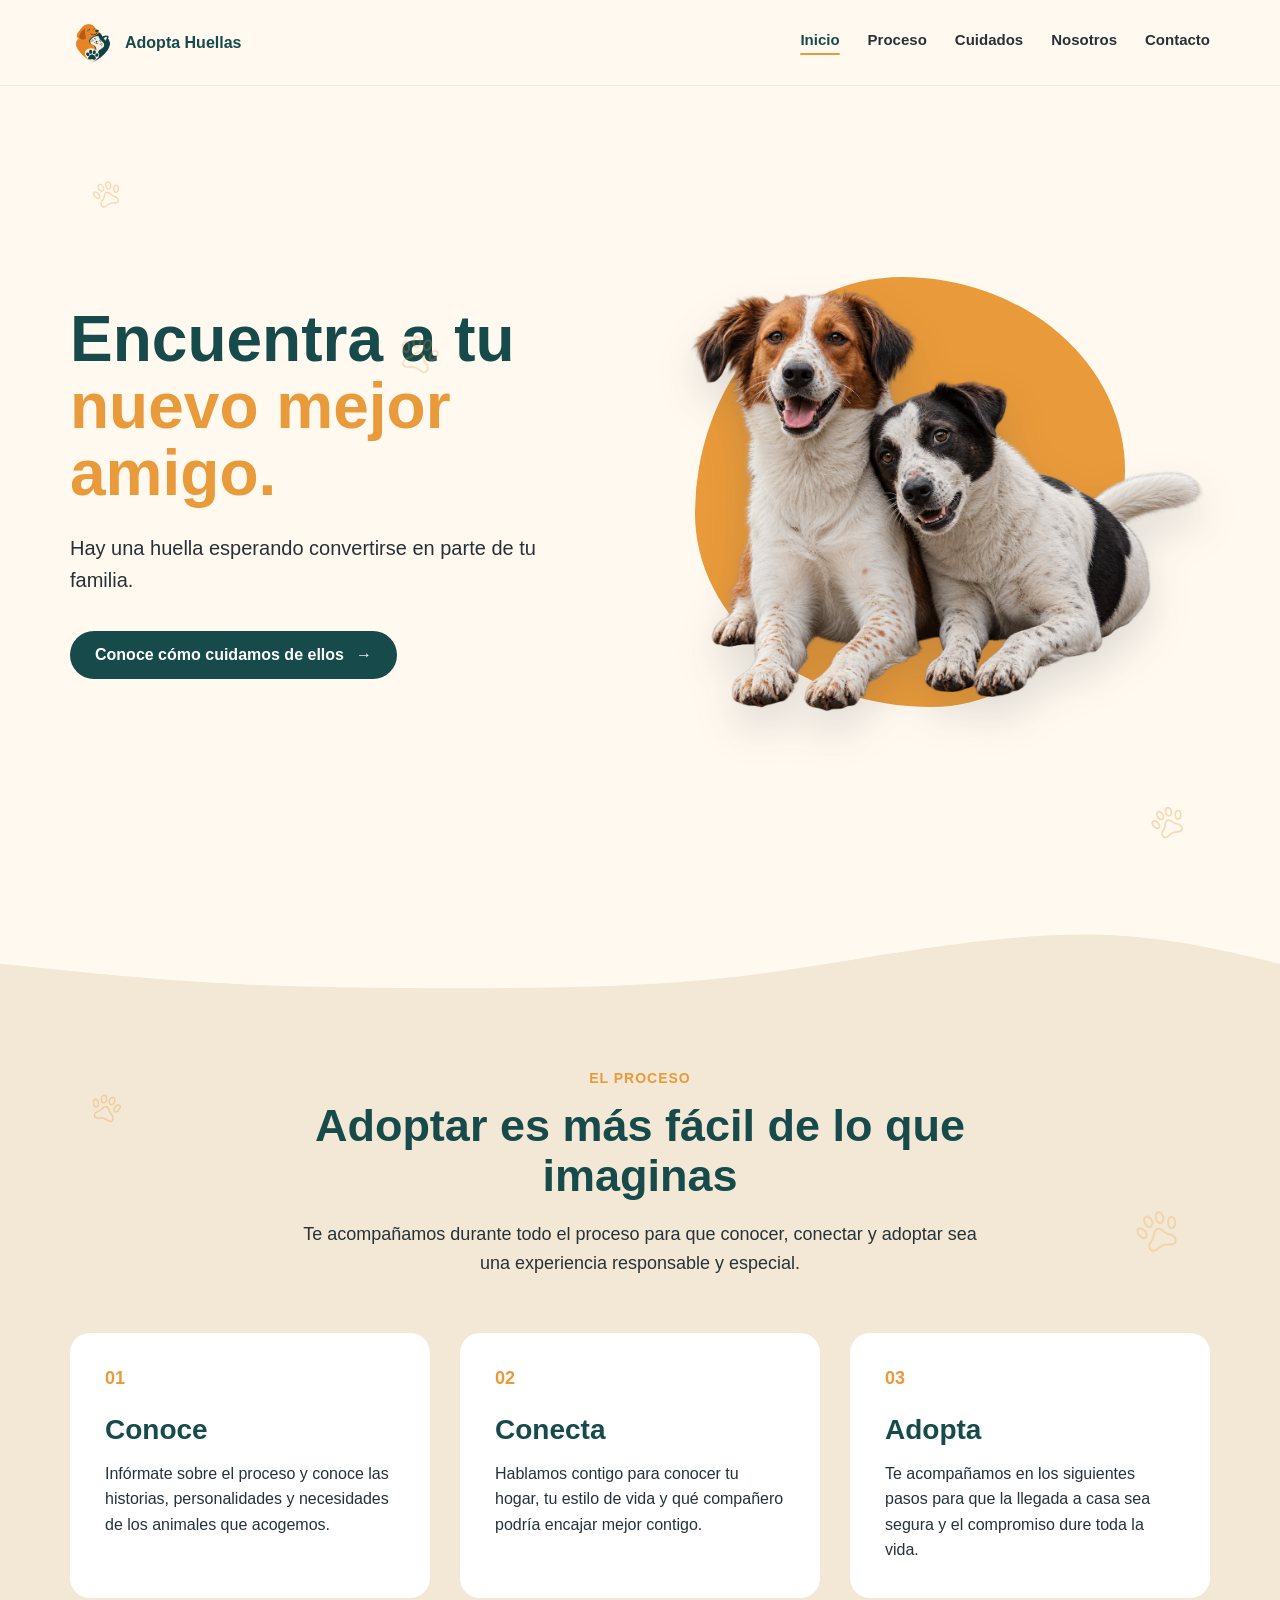
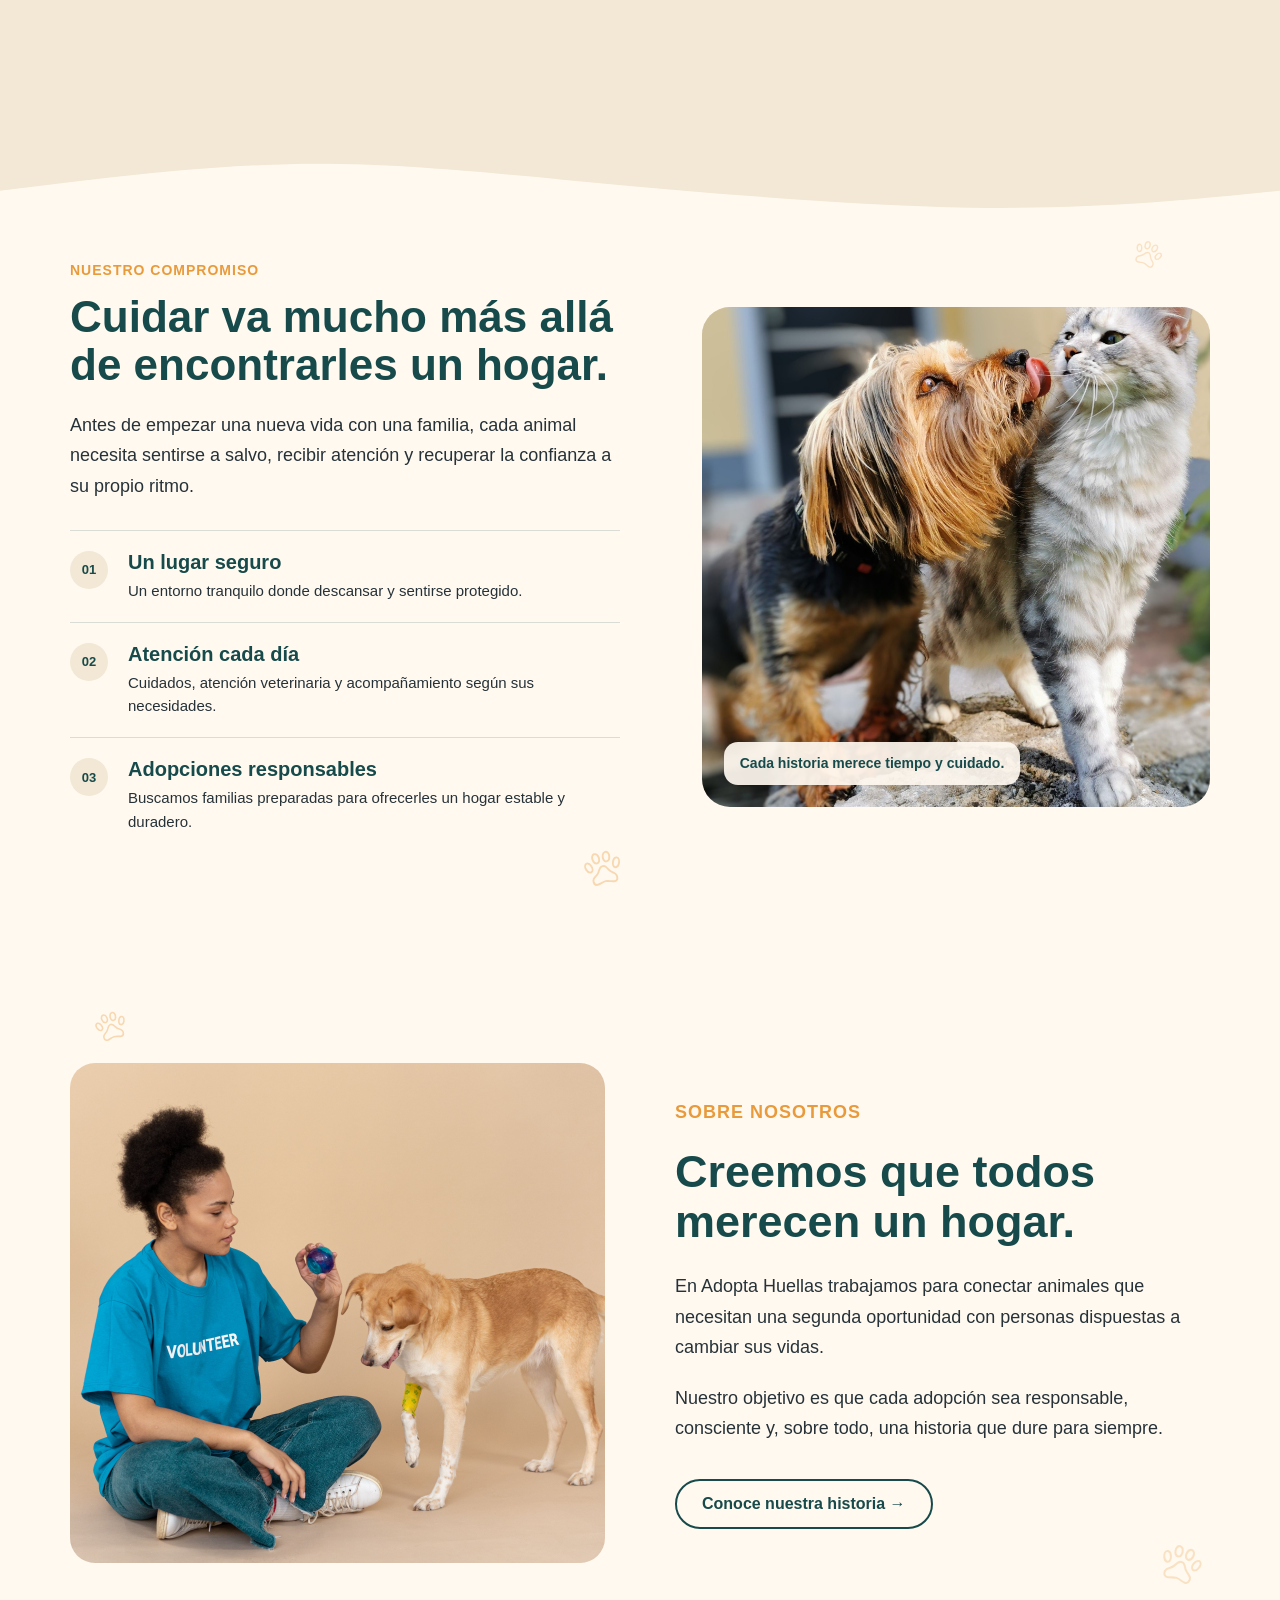
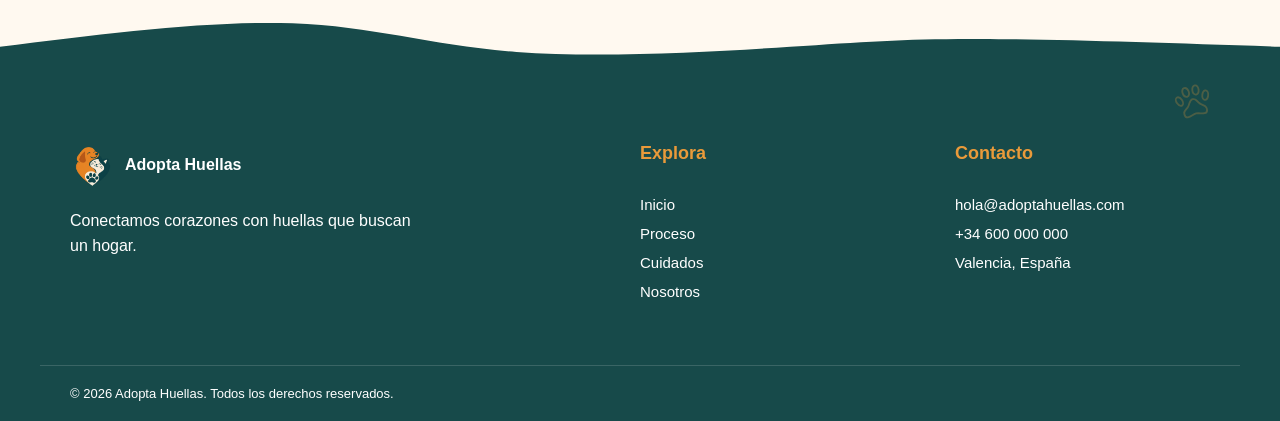
==== commit d1f993f2: "añadiendo js" ====
--- a/index.html
+++ b/index.html
@@ -6,6 +6,7 @@
     <title>Adopta Huellas</title>
     <link rel="icon" type="image/x-icon" href="assets/icons/favicon.ico">
     <link rel="stylesheet" href="css/style.css">
+    <script src="js/main.js" defer></script>
 </head>
 <body>
     <header>
@@ -140,7 +141,7 @@
 
             <div class="commitment-layout">
                 <figure class="commitment-photo">
-                    <img src="assets/images/animal-care.jpg" alt="Dos perros descansan juntos al aire libre">
+                    <img src="assets/images/animal-care.jpg" alt="Un perro y un gato conociéndose.">
                     <figcaption class="commitment-photo-caption">Cada historia merece tiempo y cuidado.</figcaption>
                 </figure>
 
--- a/css/style.css
+++ b/css/style.css
@@ -649,3 +649,188 @@
     z-index: 1;
     opacity: 0.25;
 }
+
+/* =========================
+   PÁGINA NOSOTROS
+========================= */
+
+.about-page-hero {
+    max-width: 1200px;
+    margin: 0 auto;
+    padding: 65px 30px 95px;
+    display: grid;
+    grid-template-columns: 1fr 1fr;
+    align-items: center;
+    gap: 70px;
+}
+
+.about-page-hero-content {
+    max-width: 560px;
+}
+
+.about-page-hero h1 {
+    margin-bottom: 24px;
+    color: var(--primary);
+    font-size: 60px;
+    line-height: 1.06;
+}
+
+.about-page-hero p:not(.section-label) {
+    max-width: 520px;
+    font-size: 19px;
+    line-height: 1.7;
+}
+
+.about-page-hero-image {
+    height: 500px;
+    overflow: hidden;
+    border-radius: 30px;
+}
+
+.about-page-hero-image img {
+    width: 100%;
+    height: 100%;
+    object-fit: cover;
+}
+
+.about-story {
+    max-width: 1200px;
+    margin: 0 auto;
+    padding: 85px 30px;
+    display: grid;
+    grid-template-columns: 0.95fr 1fr;
+    align-items: center;
+    gap: 75px;
+}
+
+.about-story-image {
+    height: 440px;
+    overflow: hidden;
+    border-radius: 28px;
+}
+
+.about-story-image img {
+    width: 100%;
+    height: 100%;
+    object-fit: cover;
+}
+
+.about-story-content {
+    max-width: 520px;
+}
+
+.about-story-content h2,
+.about-purpose-intro h2 {
+    margin-bottom: 22px;
+    color: var(--primary);
+    font-size: 42px;
+    line-height: 1.12;
+}
+
+.about-story-content p:not(.section-label) {
+    margin-bottom: 18px;
+    font-size: 17px;
+    line-height: 1.75;
+}
+
+.about-purpose {
+    max-width: 1200px;
+    margin: 0 auto;
+    padding: 85px 30px 100px;
+    display: grid;
+    grid-template-columns: 0.9fr 1.1fr;
+    align-items: start;
+    gap: 75px;
+}
+
+.about-purpose-intro {
+    max-width: 460px;
+}
+
+.about-purpose-intro h2 {
+    font-size: 44px;
+}
+
+.about-purpose-content > p {
+    margin-bottom: 28px;
+    font-size: 18px;
+    line-height: 1.7;
+}
+
+.about-purpose-point {
+    display: grid;
+    grid-template-columns: 48px 1fr;
+    gap: 18px;
+    padding: 22px 0;
+    border-top: 1px solid rgba(23, 74, 74, 0.16);
+}
+
+.about-purpose-point:last-of-type {
+    border-bottom: 1px solid rgba(23, 74, 74, 0.16);
+}
+
+.about-purpose-point > span {
+    color: var(--secondary);
+    font-size: 16px;
+    font-weight: 700;
+}
+
+.about-purpose-point h3 {
+    margin-bottom: 7px;
+    color: var(--primary);
+    font-size: 21px;
+}
+
+.about-purpose-point p {
+    font-size: 16px;
+    line-height: 1.65;
+}
+
+.about-purpose-link {
+    display: inline-block;
+    margin-top: 28px;
+    color: var(--primary);
+    font-weight: 700;
+    border-bottom: 2px solid var(--secondary);
+    padding-bottom: 5px;
+    transition: color 0.3s ease;
+}
+
+.about-purpose-link:hover {
+    color: var(--secondary);
+}
+
+
+/*STYLES JS NAVBAR ACTIVE LINK*/
+
+
+.nav-links a {
+    position: relative;
+    padding-bottom: 7px;
+}
+
+.nav-links a::after {
+    content: "";
+    position: absolute;
+    bottom: 0;
+    left: 0;
+
+    width: 100%;
+    height: 2px;
+
+    background-color: var(--secondary);
+    border-radius: 2px;
+
+    transform: scaleX(0);
+    transform-origin: left;
+    transition: transform 0.3s ease;
+}
+
+.nav-links a:hover::after,
+.nav-links a.active::after {
+    transform: scaleX(1);
+}
+
+.nav-links a.active {
+    color: var(--primary);
+}
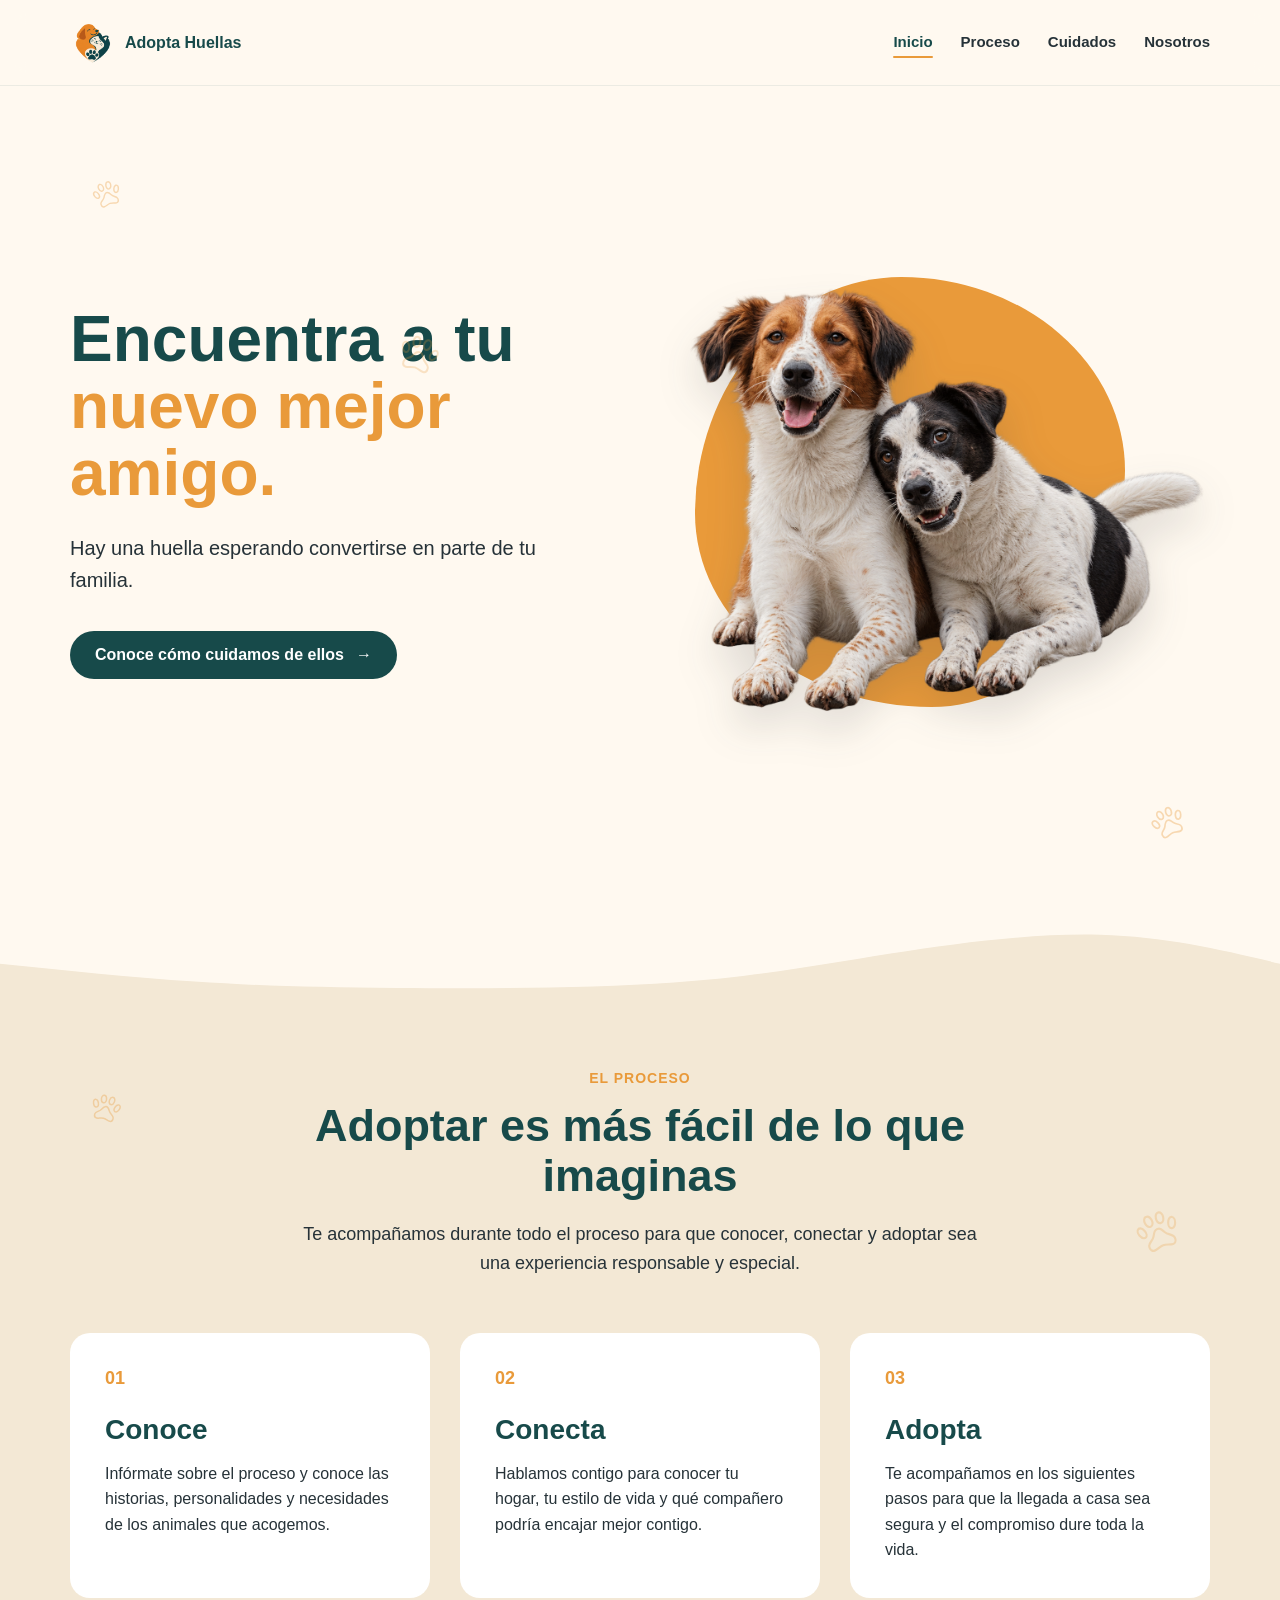
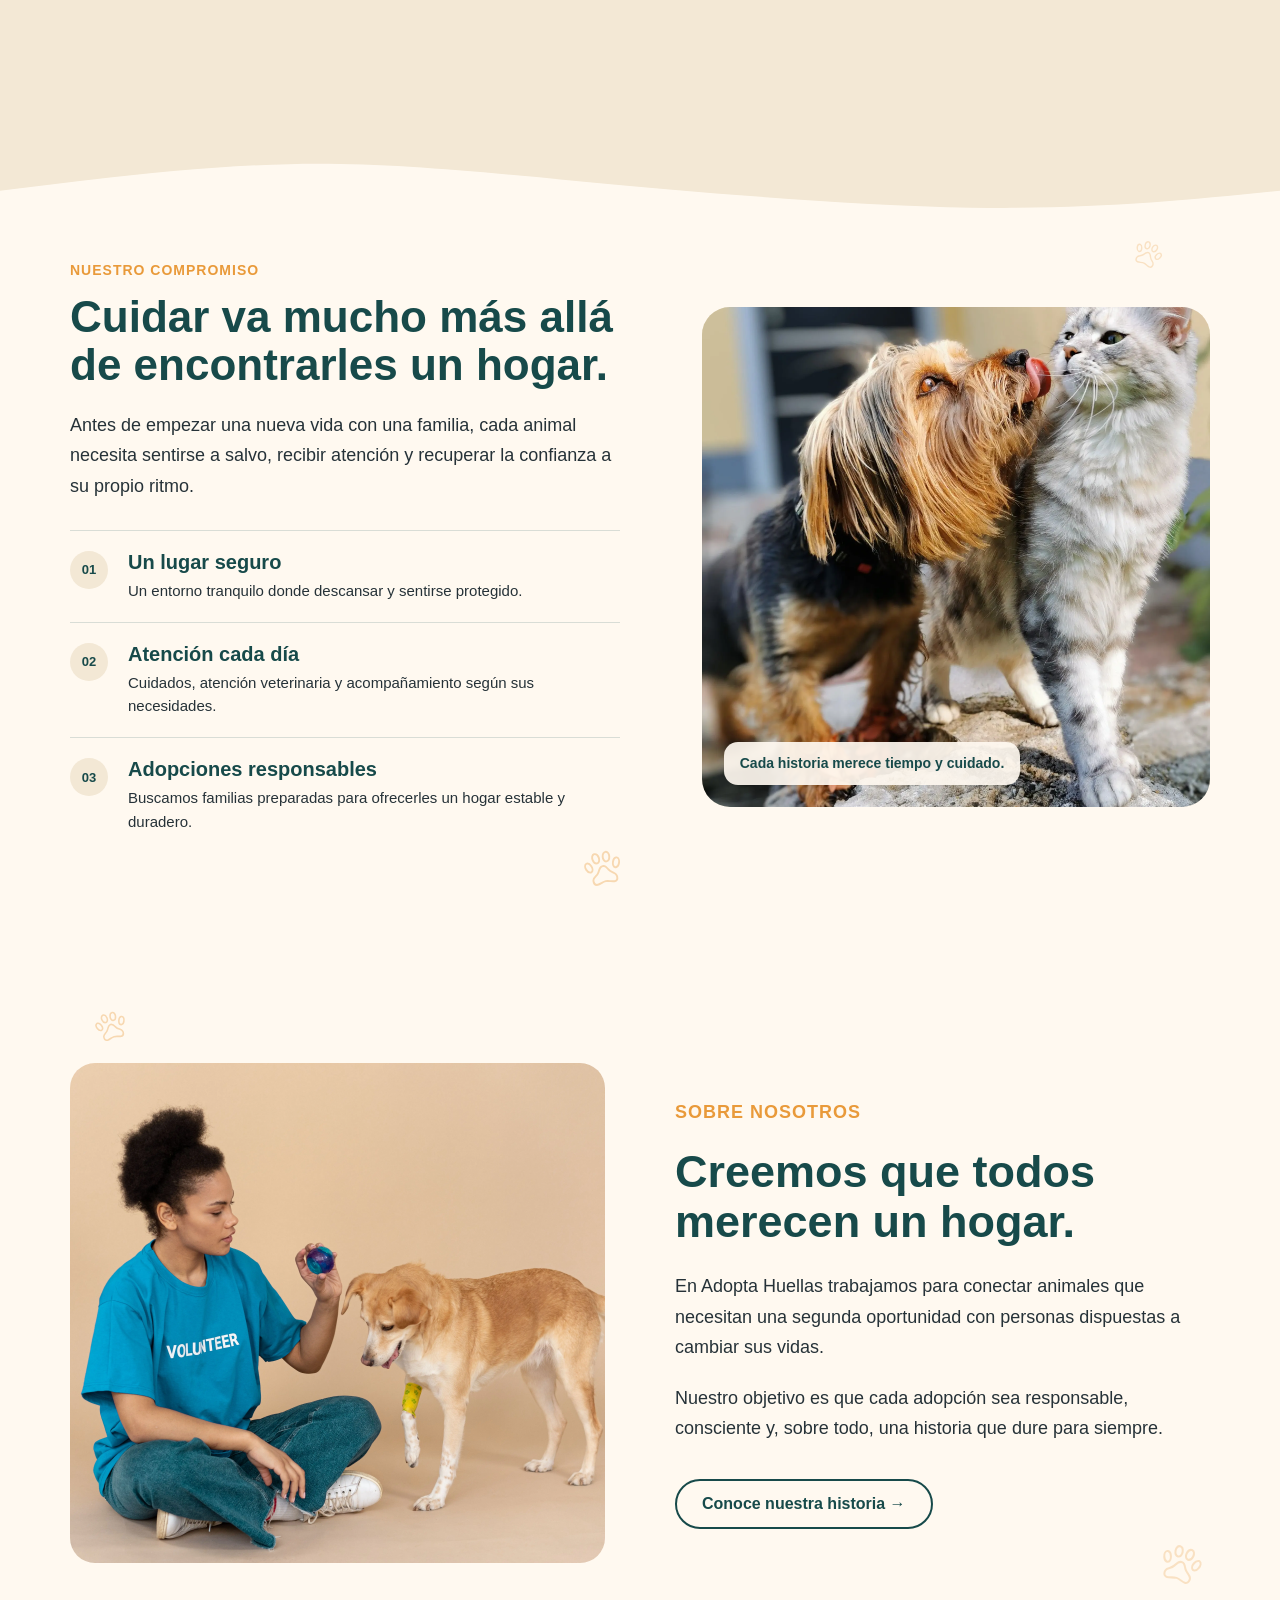
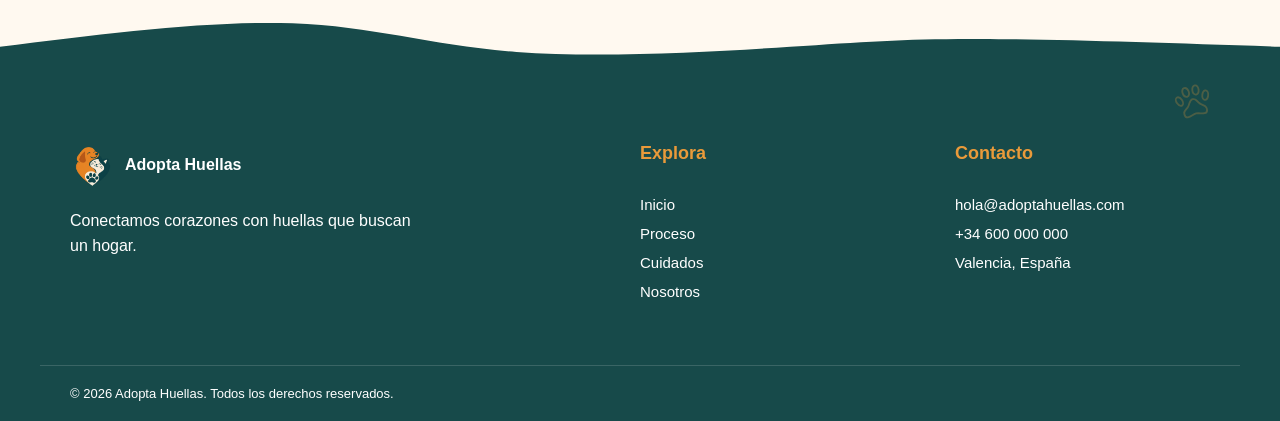
==== commit 2e17d2b9: "responsive y optimizacion" ====
--- a/index.html
+++ b/index.html
@@ -3,24 +3,32 @@
 <head>
     <meta charset="UTF-8">
     <meta name="viewport" content="width=device-width, initial-scale=1.0">
-    <title>Adopta Huellas</title>
+    <title>Adopta Huellas | Bienestar y adopción animal</title>
+    <meta name="description" content="Conoce Adopta Huellas, una asociación comprometida con el bienestar animal, los cuidados responsables y las adopciones que crean nuevas historias.">
+    <meta name="theme-color" content="#FFF9F0">
     <link rel="icon" type="image/x-icon" href="assets/icons/favicon.ico">
     <link rel="stylesheet" href="css/style.css">
     <script src="js/main.js" defer></script>
 </head>
 <body>
     <header>
-        <nav class="navbar">
+        <nav class="navbar" aria-label="Navegación principal">
             <a href="#inicio" class="logo">
-                <img src="assets/images/logo.png" alt="Adopta Huellas">
+                <img src="assets/images/logo.png" alt="" width="45" height="45" decoding="async">
                 <span>Adopta Huellas</span>
             </a>
-            <div class="nav-links">
+
+            <button class="nav-toggle" type="button" aria-label="Abrir menú" aria-expanded="false" aria-controls="nav-links">
+                <span class="nav-toggle-bar"></span>
+                <span class="nav-toggle-bar"></span>
+                <span class="nav-toggle-bar"></span>
+            </button>
+
+            <div class="nav-links" id="nav-links">
                 <a href="#inicio">Inicio</a>
                 <a href="#proceso">Proceso</a>
                 <a href="#cuidados">Cuidados</a>
                 <a href="#nosotros">Nosotros</a>
-                <a href="#contacto">Contacto</a>
             </div>
         </nav>
     </header>
@@ -61,7 +69,9 @@
 
             <div class="hero-image">
                 <div class="hero-circle"></div>
-                <img src="assets/images/img-hero.png" alt="Dos perros buscando un hogar">
+                <img src="assets/images/img-hero.png"
+                    sizes="(max-width: 560px) calc(100vw - 40px), (max-width: 820px) calc(100vw - 48px), (max-width: 1024px) 52vw, 600px"
+                    alt="Dos perros buscando un hogar">
             </div>
         </section>
 
@@ -141,7 +151,7 @@
 
             <div class="commitment-layout">
                 <figure class="commitment-photo">
-                    <img src="assets/images/animal-care.jpg" alt="Un perro y un gato conociéndose.">
+                    <img src="assets/images/animal-care.webp" alt="Dos perros descansan juntos al aire libre">
                     <figcaption class="commitment-photo-caption">Cada historia merece tiempo y cuidado.</figcaption>
                 </figure>
 
@@ -197,7 +207,7 @@
 </svg>
 
             <div class="about-image">
-                <img src="assets/images/volunt.jpg" alt="Voluntaria junto a un perro">
+                <img src="assets/images/volunt.webp" alt="Voluntaria junto a un perro" loading="lazy" decoding="async">
             </div>
             <div class="about-content">
                 <p class="section-label">SOBRE NOSOTROS</p>
--- a/css/style.css
+++ b/css/style.css
@@ -801,36 +801,725 @@
 }
 
 
-/*STYLES JS NAVBAR ACTIVE LINK*/
-
-
+/* =====================================================
+   RESPONSIVE — TABLET, MÓVIL Y ACCESIBILIDAD
+   Mantiene intactos los estilos de escritorio anteriores.
+===================================================== */
+
+.navbar {
+    position: relative;
+}
+
+.nav-toggle {
+    display: none;
+    align-items: center;
+    justify-content: center;
+    flex-direction: column;
+    gap: 5px;
+    width: 44px;
+    height: 44px;
+    padding: 9px;
+    border: 1px solid rgba(23, 74, 74, 0.18);
+    border-radius: 12px;
+    background: rgba(255, 249, 240, 0.72);
+    cursor: pointer;
+}
+
+.nav-toggle-bar {
+    display: block;
+    width: 21px;
+    height: 2px;
+    border-radius: 2px;
+    background-color: var(--primary);
+    transition: transform 0.2s ease, opacity 0.2s ease;
+}
+
+.nav-toggle[aria-expanded="true"] .nav-toggle-bar:first-child {
+    transform: translateY(7px) rotate(45deg);
+}
+
+.nav-toggle[aria-expanded="true"] .nav-toggle-bar:nth-child(2) {
+    opacity: 0;
+}
+
+.nav-toggle[aria-expanded="true"] .nav-toggle-bar:last-child {
+    transform: translateY(-7px) rotate(-45deg);
+}
+
+/* Enlace activo: subrayado animado */
 .nav-links a {
     position: relative;
-    padding-bottom: 7px;
+    display: inline-block;
+    padding: 5px 0 8px;
 }
 
 .nav-links a::after {
     content: "";
     position: absolute;
+    left: 0;
     bottom: 0;
-    left: 0;
-
     width: 100%;
     height: 2px;
-
+    border-radius: 2px;
     background-color: var(--secondary);
-    border-radius: 2px;
-
     transform: scaleX(0);
-    transform-origin: left;
-    transition: transform 0.3s ease;
+    transform-origin: left center;
+    transition: transform 0.28s ease;
 }
 
 .nav-links a:hover::after,
-.nav-links a.active::after {
+.nav-links a.active::after,
+.nav-links a[aria-current="page"]::after {
     transform: scaleX(1);
 }
 
-.nav-links a.active {
+.nav-links a.active,
+.nav-links a[aria-current="page"] {
     color: var(--primary);
-}+}
+
+/* Tablet: reduce espacios sin alterar la identidad visual. */
+@media (max-width: 1024px) {
+    .navbar {
+        padding-right: 24px;
+        padding-left: 24px;
+    }
+
+    .nav-links {
+        gap: 18px;
+    }
+
+    .hero {
+        gap: 34px;
+        padding-right: 26px;
+        padding-left: 26px;
+    }
+
+    .hero h1 {
+        font-size: clamp(46px, 5.5vw, 58px);
+    }
+
+    .hero-image img {
+        width: min(52vw, 540px);
+        max-width: 100%;
+    }
+
+    .hero-circle {
+        width: clamp(300px, 39vw, 400px);
+        height: clamp(300px, 39vw, 400px);
+    }
+
+    .steps {
+        gap: 20px;
+    }
+
+    .step {
+        padding: 28px;
+    }
+
+    .commitment-layout {
+        gap: 42px;
+    }
+
+    .commitment-content h2 {
+        font-size: clamp(34px, 4.2vw, 42px);
+    }
+
+    .about,
+    .about-page-hero,
+    .about-story,
+    .about-purpose {
+        gap: 42px;
+    }
+
+    .about-page-hero h1 {
+        font-size: clamp(44px, 5.2vw, 56px);
+    }
+
+    .about-story-content h2,
+    .about-purpose-intro h2 {
+        font-size: clamp(34px, 4vw, 40px);
+    }
+
+    .footer-content {
+        gap: 36px;
+    }
+}
+
+/* Móvil y tablet vertical: menú desplegable y secciones apiladas. */
+@media (max-width: 820px) {
+    header {
+        background-color: rgba(255, 249, 240, 0.92);
+    }
+
+    .navbar {
+        min-height: 66px;
+        padding: 10px 20px;
+    }
+
+    .logo img {
+        width: 40px;
+        height: 40px;
+    }
+
+    .nav-toggle {
+        display: flex;
+        flex-shrink: 0;
+    }
+
+    .nav-links {
+        display: flex;
+        position: absolute;
+        top: 100%;
+        left: -20px;
+        right: -20px;
+        z-index: 1001;
+        flex-direction: column;
+        align-items: stretch;
+        gap: 0;
+        padding: 10px 20px 18px;
+        background-color: rgba(255, 249, 240, 0.97);
+        border-bottom: 1px solid rgba(23, 74, 74, 0.12);
+        box-shadow: 0 16px 28px rgba(38, 50, 56, 0.08);
+        backdrop-filter: blur(14px);
+        -webkit-backdrop-filter: blur(14px);
+
+        opacity: 0;
+        visibility: hidden;
+        pointer-events: none;
+        transform: translateY(-10px);
+        transition:
+            opacity 0.24s ease,
+            transform 0.24s ease,
+            visibility 0s linear 0.24s;
+    }
+
+    .nav-links.is-open {
+        opacity: 1;
+        visibility: visible;
+        pointer-events: auto;
+        transform: translateY(0);
+        transition:
+            opacity 0.24s ease,
+            transform 0.24s ease,
+            visibility 0s;
+    }
+
+    .nav-links a {
+        padding: 13px 4px;
+        font-size: 16px;
+        border-bottom: 1px solid rgba(23, 74, 74, 0.08);
+    }
+
+    .nav-links a:last-child {
+        border-bottom: 0;
+    }
+
+    .nav-links a::after {
+        width: 36px;
+        bottom: 6px;
+    }
+
+    .nav-links a {
+        padding: 13px 4px 16px;
+    }
+
+    main {
+        padding-top: 66px;
+    }
+
+    section,
+    footer {
+        scroll-margin-top: 78px;
+    }
+
+    .hero {
+        min-height: unset;
+        grid-template-columns: minmax(0, 1fr);
+        gap: 30px;
+        padding: 54px 24px 70px;
+        text-align: center;
+    }
+
+    .hero-content {
+        width: 100%;
+        max-width: 680px;
+        margin: 0 auto;
+    }
+
+    .hero h1 {
+        margin-bottom: 20px;
+        font-size: clamp(42px, 7.5vw, 58px);
+        line-height: 1.08;
+    }
+
+    .hero-description {
+        max-width: 540px;
+        margin: 0 auto 28px;
+        font-size: 18px;
+    }
+
+    .hero-button {
+        justify-content: center;
+        max-width: 100%;
+        padding: 14px 22px;
+    }
+
+    .hero-image {
+        width: 100%;
+        min-width: 0;
+        min-height: 0;
+    }
+
+    .hero-image img {
+        width: min(100%, 520px);
+        max-width: 100%;
+    }
+
+    .hero-circle {
+        width: clamp(250px, 62vw, 360px);
+        height: clamp(250px, 62vw, 360px);
+    }
+
+    .section-header {
+        margin-bottom: 38px;
+    }
+
+    .section-header h2 {
+        font-size: clamp(32px, 5.5vw, 40px);
+    }
+
+    .section-header > p:last-child {
+        font-size: 17px;
+    }
+
+    .process-section {
+        padding: 125px 24px 76px;
+    }
+
+    .process-section::before {
+        top: 108px;
+    }
+
+    .process-wave {
+        height: 120px;
+    }
+
+    .steps {
+        grid-template-columns: minmax(0, 1fr);
+        max-width: 560px;
+        margin: 0 auto;
+        gap: 16px;
+    }
+
+    .step {
+        padding: 26px;
+    }
+
+    .step-number {
+        margin-bottom: 16px;
+    }
+
+    .step h3 {
+        font-size: 25px;
+    }
+
+    .process-transition {
+        height: 112px;
+        margin-bottom: -42px;
+    }
+
+    .commitment {
+        padding: 60px 24px 78px;
+    }
+
+    .commitment-layout {
+        grid-template-columns: minmax(0, 1fr);
+        grid-template-areas:
+            "content"
+            "photo";
+        gap: 32px;
+    }
+
+    .commitment-content {
+        max-width: 680px;
+    }
+
+    .commitment-content h2 {
+        font-size: clamp(34px, 6vw, 42px);
+    }
+
+    .commitment-intro {
+        font-size: 17px;
+    }
+
+    .commitment-photo {
+        height: clamp(300px, 66vw, 440px);
+    }
+
+    .commitment-photo-caption {
+        left: 16px;
+        right: 16px;
+        bottom: 16px;
+    }
+
+    .commitment-point {
+        grid-template-columns: 38px minmax(0, 1fr);
+        gap: 13px;
+        padding: 18px 0;
+    }
+
+    .commitment-number {
+        width: 34px;
+        height: 34px;
+    }
+
+    .about {
+        grid-template-columns: minmax(0, 1fr);
+        gap: 30px;
+        padding: 72px 24px;
+    }
+
+    .about-image {
+        height: clamp(300px, 66vw, 440px);
+    }
+
+    .about-content {
+        max-width: 680px;
+    }
+
+    .about-content h2 {
+        font-size: clamp(34px, 6vw, 42px);
+    }
+
+    .about-content p {
+        font-size: 17px;
+    }
+
+    .about-page-hero,
+    .about-story,
+    .about-purpose {
+        grid-template-columns: minmax(0, 1fr);
+        gap: 32px;
+        padding: 58px 24px 72px;
+    }
+
+    .about-page-hero h1 {
+        font-size: clamp(40px, 7vw, 54px);
+    }
+
+    .about-page-hero p:not(.section-label) {
+        font-size: 18px;
+    }
+
+    .about-page-hero-image {
+        height: clamp(300px, 66vw, 460px);
+    }
+
+    .about-story-image {
+        height: clamp(280px, 62vw, 420px);
+    }
+
+    .about-story-content h2,
+    .about-purpose-intro h2 {
+        font-size: clamp(34px, 6vw, 42px);
+    }
+
+    .about-purpose {
+        padding-top: 65px;
+        padding-bottom: 80px;
+    }
+
+    .about-purpose-content > p {
+        font-size: 17px;
+    }
+
+    .footer-wave {
+        top: -48px;
+        height: 100px;
+    }
+
+    .footer-content {
+        grid-template-columns: repeat(2, minmax(0, 1fr));
+        gap: 34px 24px;
+        padding: 68px 24px 48px;
+    }
+
+    .footer-brand {
+        grid-column: 1 / -1;
+    }
+
+    .footer-bottom {
+        padding: 20px 24px;
+    }
+
+    .decorative-paw.paw-front {
+        opacity: 0.17;
+        z-index: 0;
+    }
+
+    .paw-2 {
+        top: auto;
+        right: 9%;
+        bottom: 28px;
+        left: auto;
+        width: 34px;
+        height: 34px;
+    }
+
+    .paw-3 {
+        right: 22px;
+        bottom: 24px;
+        width: 30px;
+        height: 30px;
+    }
+
+    .paw-5 {
+        top: 210px;
+        right: 22px;
+        width: 36px;
+        height: 36px;
+    }
+
+    .paw-6 {
+        top: 30px;
+        right: 24px;
+        width: 28px;
+        height: 28px;
+    }
+
+    .paw-7 {
+        bottom: 30px;
+        left: auto;
+        right: 26px;
+        width: 34px;
+        height: 34px;
+    }
+
+    .paw-9 {
+        right: 20px;
+        bottom: 28px;
+        width: 36px;
+        height: 36px;
+    }
+}
+
+@media (max-width: 560px) {
+    .navbar {
+        padding-right: 16px;
+        padding-left: 16px;
+    }
+
+    .logo {
+        gap: 8px;
+        font-size: 15px;
+    }
+
+    .logo img {
+        width: 36px;
+        height: 36px;
+    }
+
+    main {
+        padding-top: 62px;
+    }
+
+    .hero {
+        padding: 44px 20px 58px;
+        gap: 22px;
+    }
+
+    .hero h1 {
+        font-size: clamp(36px, 10vw, 46px);
+    }
+
+    .hero-description {
+        font-size: 16px;
+        line-height: 1.6;
+    }
+
+    .hero-button {
+        gap: 8px;
+        padding: 13px 18px;
+        font-size: 14px;
+    }
+
+    .hero-circle {
+        width: min(76vw, 310px);
+        height: min(76vw, 310px);
+    }
+
+    .process-section {
+        padding: 112px 20px 62px;
+    }
+
+    .process-section::before {
+        top: 98px;
+    }
+
+    .process-wave {
+        height: 108px;
+    }
+
+    .section-header {
+        margin-bottom: 30px;
+    }
+
+    .section-header h2 {
+        font-size: 31px;
+    }
+
+    .section-header > p:last-child {
+        font-size: 16px;
+    }
+
+    .step {
+        padding: 23px;
+        border-radius: 17px;
+    }
+
+    .process-transition {
+        height: 92px;
+        margin-bottom: -28px;
+    }
+
+    .commitment {
+        padding: 48px 20px 62px;
+    }
+
+    .commitment-content h2,
+    .about-content h2 {
+        font-size: 32px;
+    }
+
+    .commitment-intro,
+    .about-content p {
+        font-size: 16px;
+        line-height: 1.65;
+    }
+
+    .commitment-point h3 {
+        font-size: 18px;
+    }
+
+    .commitment-point p {
+        font-size: 14px;
+    }
+
+    .commitment-photo {
+        height: 320px;
+        border-radius: 20px;
+    }
+
+    .about {
+        padding: 58px 20px;
+    }
+
+    .about-image {
+        height: 320px;
+        border-radius: 20px;
+    }
+
+    .about-page-hero,
+    .about-story,
+    .about-purpose {
+        padding: 46px 20px 58px;
+        gap: 25px;
+    }
+
+    .about-page-hero h1 {
+        font-size: 38px;
+    }
+
+    .about-page-hero p:not(.section-label),
+    .about-story-content p:not(.section-label),
+    .about-purpose-content > p {
+        font-size: 16px;
+        line-height: 1.65;
+    }
+
+    .about-page-hero-image,
+    .about-story-image {
+        height: 310px;
+        border-radius: 21px;
+    }
+
+    .about-story-content h2,
+    .about-purpose-intro h2 {
+        font-size: 32px;
+    }
+
+    .about-purpose-point {
+        grid-template-columns: 34px minmax(0, 1fr);
+        gap: 12px;
+        padding: 18px 0;
+    }
+
+    .about-purpose-point h3 {
+        font-size: 19px;
+    }
+
+    .about-purpose-point p {
+        font-size: 15px;
+    }
+
+    .footer-wave {
+        top: -38px;
+        height: 82px;
+    }
+
+    .footer-content {
+        grid-template-columns: minmax(0, 1fr);
+        gap: 28px;
+        padding: 58px 20px 38px;
+    }
+
+    .footer-brand {
+        grid-column: auto;
+    }
+
+    .footer-bottom {
+        padding: 18px 20px;
+    }
+
+    .footer-bottom p {
+        font-size: 12px;
+        line-height: 1.5;
+    }
+
+    .paw-1 {
+        top: 45px;
+        left: 17px;
+        width: 26px;
+        height: 26px;
+    }
+
+    .paw-4 {
+        top: 145px;
+        left: 15px;
+        width: 28px;
+        height: 28px;
+    }
+
+    .paw-8 {
+        top: 24px;
+        left: 20px;
+        width: 28px;
+        height: 28px;
+    }
+}
+
+@media (prefers-reduced-motion: reduce) {
+    html {
+        scroll-behavior: auto;
+    }
+
+    *,
+    *::before,
+    *::after {
+        animation-duration: 0.01ms !important;
+        animation-iteration-count: 1 !important;
+        transition-duration: 0.01ms !important;
+        scroll-behavior: auto !important;
+    }
+}
